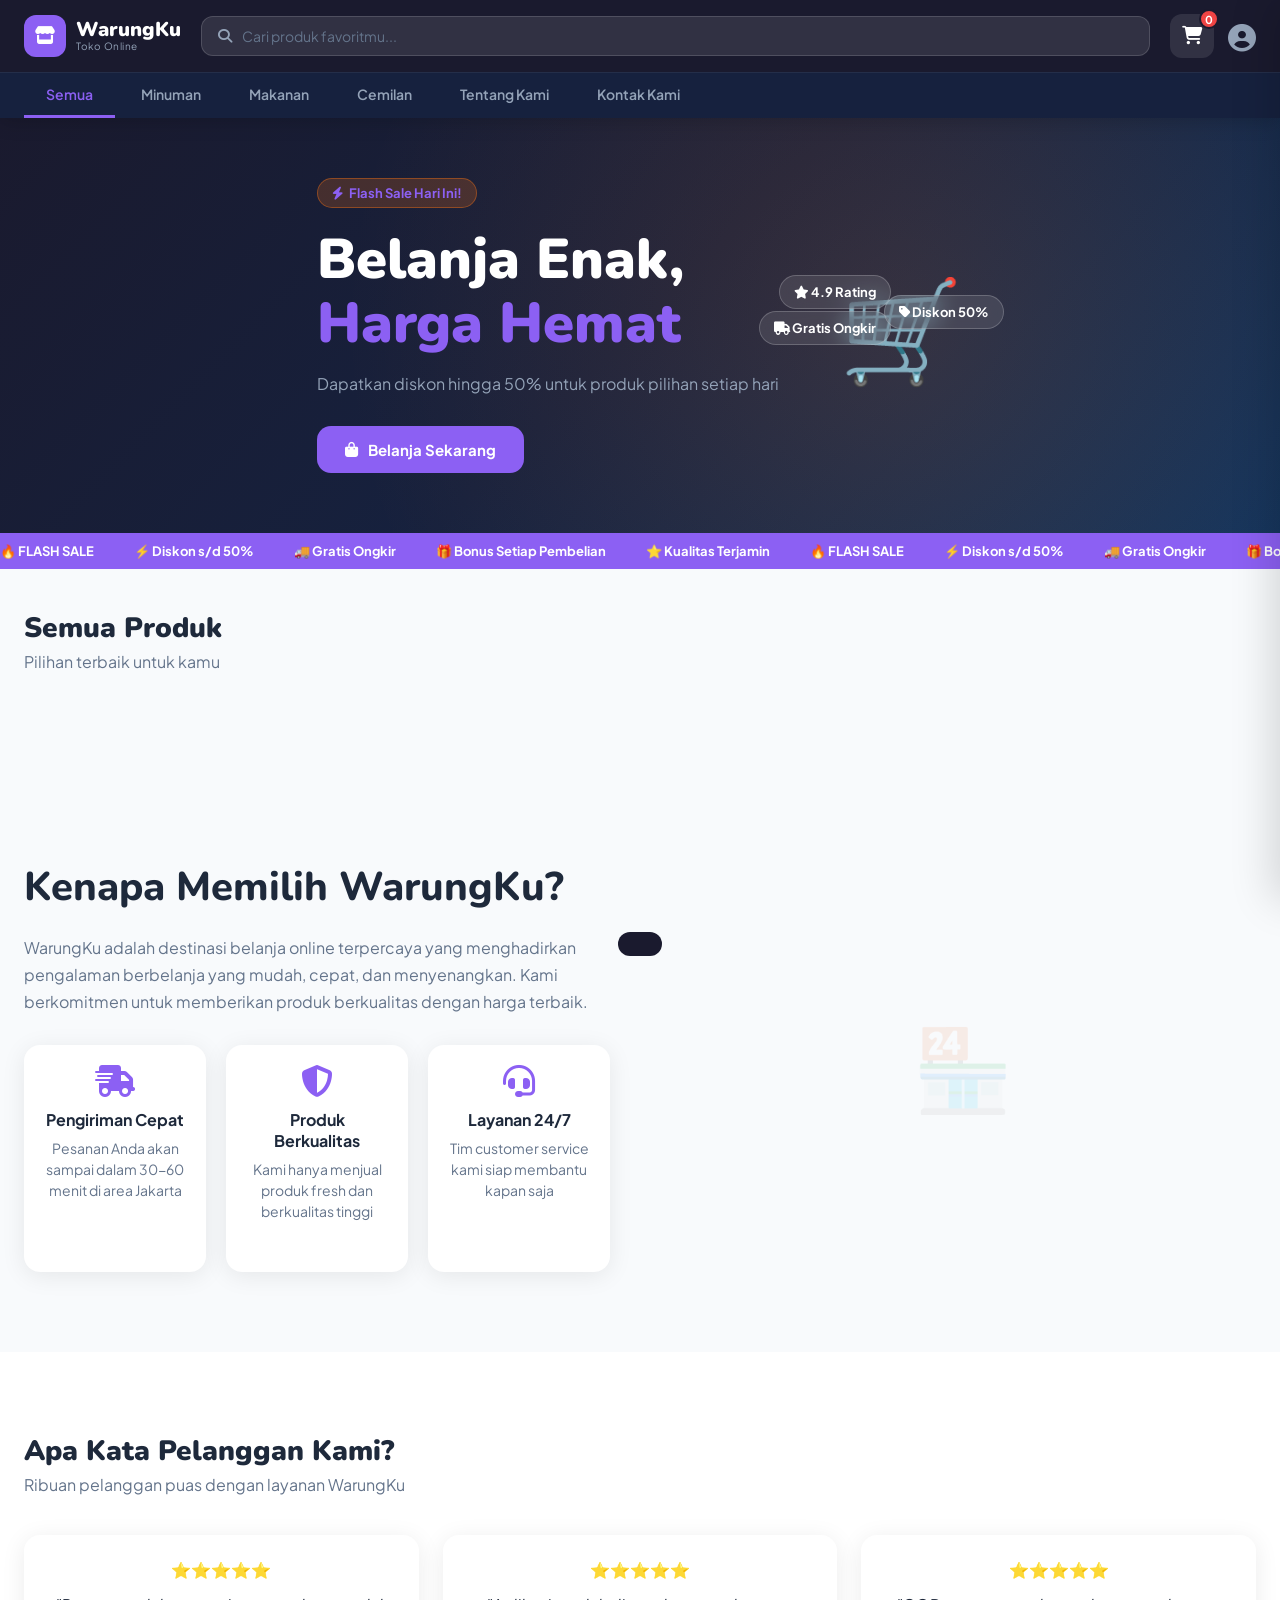
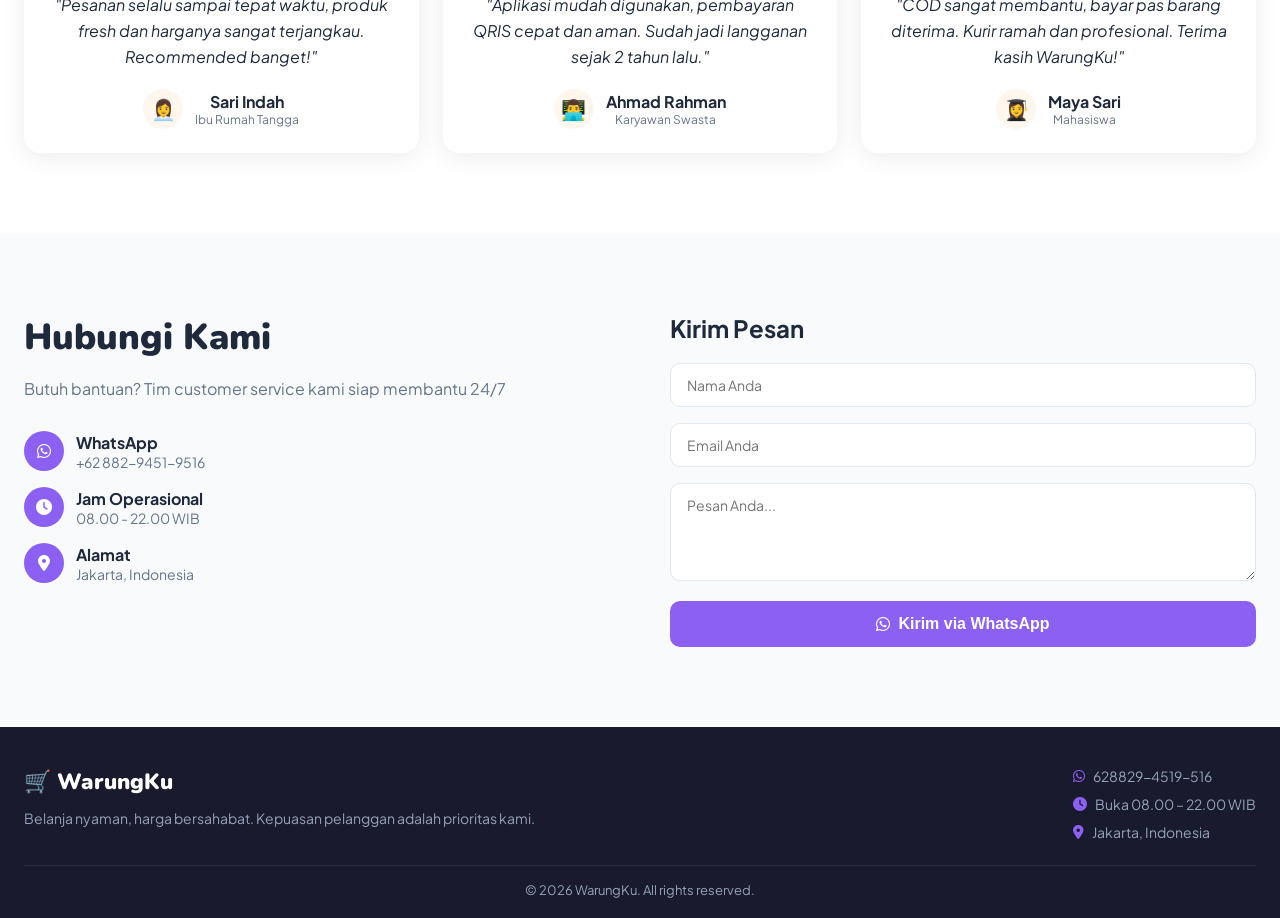
==== index.html @ 471d0d7f "Update index.html" ====
<!DOCTYPE html>
<html lang="id">
<head>
  <meta charset="UTF-8" />
  <meta name="viewport" content="width=device-width, initial-scale=1.0" />
  <title>WarungKu Toko Online Terlengkap</title>
  <link rel="stylesheet" href="style.css" />
  <link rel="preconnect" href="https://fonts.googleapis.com" />
  <link href="https://fonts.googleapis.com/css2?family=Plus+Jakarta+Sans:wght@400;500;600;700;800&family=Nunito:wght@400;600;700;800;900&display=swap" rel="stylesheet" />
  <link rel="stylesheet" href="https://cdnjs.cloudflare.com/ajax/libs/font-awesome/6.5.0/css/all.min.css" />
</head>
<body>

  <!-- ===== NAVBAR ===== -->
  <nav class="navbar" id="navbar">
    <div class="nav-container">
      <div class="nav-logo">
        <div class="logo-icon"><i class="fas fa-store"></i></div>
        <div class="logo-text">
          <span class="logo-main">WarungKu</span>
          <span class="logo-sub">Toko Online</span>
        </div>
      </div>

      <div class="nav-search">
        <div class="search-wrap">
          <i class="fas fa-search"></i>
          <input type="text" id="searchInput" placeholder="Cari produk favoritmu..." />
        </div>
      </div>

      <div class="nav-actions">
        <div class="nav-cart" id="cartBtn">
          <i class="fas fa-shopping-cart"></i>
          <span class="cart-badge" id="cartBadge">0</span>
        </div>
        <div class="nav-user" id="userBtn" title="Riwayat Pesanan" role="button" tabindex="0">
          <i class="fas fa-user-circle"></i>
        </div>
      </div>
    </div>

    <!-- Category Menu -->
    <div class="nav-categories">
      <div class="cat-container">
        <button class="cat-btn active" data-cat="semua">Semua</button>
        <button class="cat-btn" data-cat="minuman">Minuman</button>
        <button class="cat-btn" data-cat="makanan">Makanan</button>
        <button class="cat-btn" data-cat="cemilan">Cemilan</button>
        <a href="#aboutSection" class="cat-btn">Tentang Kami</a>
        <a href="#contactSection" class="cat-btn">Kontak Kami</a>
      </div>
    </div>
  </nav>

  <!-- ===== HERO BANNER ===== -->
  <section class="hero">
    <div class="hero-content">
      <div class="hero-badge"><i class="fas fa-bolt"></i> Flash Sale Hari Ini!</div>
      <h1>Belanja Enak,<br /><span>Harga Hemat</span></h1>
      <p>Dapatkan diskon hingga 50% untuk produk pilihan setiap hari</p>
      <button class="hero-btn" onclick="scrollToProducts()">
        <i class="fas fa-shopping-bag"></i> Belanja Sekarang
      </button>
    </div>
    <div class="hero-visual">
      <div class="floating-card fc1"><i class="fas fa-star"></i> 4.9 Rating</div>
      <div class="floating-card fc2"><i class="fas fa-truck"></i> Gratis Ongkir</div>
      <div class="floating-card fc3"><i class="fas fa-tag"></i> Diskon 50%</div>
      <div class="hero-emoji">🛒</div>
    </div>
  </section>

  <!-- ===== PROMO BANNER ===== -->
  <div class="promo-ticker">
    <div class="ticker-inner">
      <span>🔥 FLASH SALE</span>
      <span>⚡ Diskon s/d 50%</span>
      <span>🚚 Gratis Ongkir</span>
      <span>🎁 Bonus Setiap Pembelian</span>
      <span>⭐ Kualitas Terjamin</span>
      <span>🔥 FLASH SALE</span>
      <span>⚡ Diskon s/d 50%</span>
      <span>🚚 Gratis Ongkir</span>
      <span>🎁 Bonus Setiap Pembelian</span>
      <span>⭐ Kualitas Terjamin</span>
    </div>
  </div>

  <!-- ===== PRODUCTS ===== -->
  <main class="products-section" id="productsSection">
    <div class="section-header">
      <h2 id="sectionTitle">Semua Produk</h2>
      <p id="sectionSubtitle">Pilihan terbaik untuk kamu</p>
    </div>

    <div class="products-grid" id="productsGrid">
      <!-- Products injected by JS -->
    </div>
  </main>

  <!-- ===== ABOUT US ===== -->
  <section class="about-section" id="aboutSection">
    <div class="container">
      <div class="about-content">
        <div class="about-text">
          <h2>Kenapa Memilih WarungKu?</h2>
          <p>WarungKu adalah destinasi belanja online terpercaya yang menghadirkan pengalaman berbelanja yang mudah, cepat, dan menyenangkan. Kami berkomitmen untuk memberikan produk berkualitas dengan harga terbaik.</p>
          <div class="about-features">
            <div class="feature">
              <i class="fas fa-shipping-fast"></i>
              <h4>Pengiriman Cepat</h4>
              <p>Pesanan Anda akan sampai dalam 30-60 menit di area Jakarta</p>
            </div>
            <div class="feature">
              <i class="fas fa-shield-alt"></i>
              <h4>Produk Berkualitas</h4>
              <p>Kami hanya menjual produk fresh dan berkualitas tinggi</p>
            </div>
            <div class="feature">
              <i class="fas fa-headset"></i>
              <h4>Layanan 24/7</h4>
              <p>Tim customer service kami siap membantu kapan saja</p>
            </div>
          </div>
        </div>
        <div class="about-image">
          <img src="gambar/OIP.jpg" alt="WarungKu Store" onerror="this.style.display='none'">
          <div class="about-emoji">🏪</div>
        </div>
      </div>
    </div>
  </section>

  <!-- ===== TESTIMONIALS ===== -->
  <section class="testimonials-section">
    <div class="container">
      <div class="section-header">
        <h2>Apa Kata Pelanggan Kami?</h2>
        <p>Ribuan pelanggan puas dengan layanan WarungKu</p>
      </div>
      <div class="testimonials-grid">
        <div class="testimonial-card">
          <div class="testimonial-rating">⭐⭐⭐⭐⭐</div>
          <p>"Pesanan selalu sampai tepat waktu, produk fresh dan harganya sangat terjangkau. Recommended banget!"</p>
          <div class="testimonial-author">
            <div class="author-avatar">👩‍💼</div>
            <div>
              <div class="author-name">Sari Indah</div>
              <div class="author-title">Ibu Rumah Tangga</div>
            </div>
          </div>
        </div>
        <div class="testimonial-card">
          <div class="testimonial-rating">⭐⭐⭐⭐⭐</div>
          <p>"Aplikasi mudah digunakan, pembayaran QRIS cepat dan aman. Sudah jadi langganan sejak 2 tahun lalu."</p>
          <div class="testimonial-author">
            <div class="author-avatar">👨‍💻</div>
            <div>
              <div class="author-name">Ahmad Rahman</div>
              <div class="author-title">Karyawan Swasta</div>
            </div>
          </div>
        </div>
        <div class="testimonial-card">
          <div class="testimonial-rating">⭐⭐⭐⭐⭐</div>
          <p>"COD sangat membantu, bayar pas barang diterima. Kurir ramah dan profesional. Terima kasih WarungKu!"</p>
          <div class="testimonial-author">
            <div class="author-avatar">👩‍🎓</div>
            <div>
              <div class="author-name">Maya Sari</div>
              <div class="author-title">Mahasiswa</div>
            </div>
          </div>
        </div>
      </div>
    </div>
  </section>

  <!-- ===== CONTACT ===== -->
  <div class="cart-overlay" id="cartOverlay"></div>
  <aside class="cart-sidebar" id="cartSidebar">
    <div class="cart-header">
      <h3><i class="fas fa-shopping-cart"></i> Keranjang Belanja</h3>
      <button class="cart-close" id="cartClose"><i class="fas fa-times"></i></button>
    </div>
    <div class="cart-items" id="cartItems">
      <div class="cart-empty" id="cartEmpty">
        <div class="empty-icon">🛒</div>
        <p>Keranjangmu masih kosong</p>
        <small>Yuk, tambahkan produk favoritmu!</small>
      </div>
    </div>
    <div class="cart-footer" id="cartFooter" style="display:none">
      <div class="cart-summary">
        <div class="summary-row">
          <span>Subtotal</span>
          <span id="subtotalAmt">Rp 0</span>
        </div>
        <div class="summary-row discount-row">
          <span>Diskon</span>
          <span id="discountAmt" class="discount-val">- Rp 0</span>
        </div>
        <div class="summary-row shipping-row">
          <span>Ongkir</span>
          <span id="shippingAmt">Gratis</span>
        </div>
        <div class="summary-row total-row">
          <span>Total</span>
          <span id="totalAmt">Rp 0</span>
        </div>
      </div>
      <button class="checkout-btn" id="checkoutBtn">
        <i class="fas fa-credit-card"></i> Lanjut Checkout
      </button>
      <button class="clear-cart-btn" id="clearCartBtn">
        <i class="fas fa-trash"></i> Kosongkan Keranjang
      </button>
    </div>
  </aside>

  <!-- ===== ADD TO CART ANIMATION ===== -->
  <div class="fly-item" id="flyItem">🛒</div>

  <!-- ===== CHECKOUT MODAL ===== -->
  <div class="modal-overlay" id="checkoutOverlay">
    <div class="modal checkout-modal" id="checkoutModal">
      <div class="modal-header">
        <h3><i class="fas fa-receipt"></i> Checkout</h3>
        <button class="modal-close" id="checkoutClose"><i class="fas fa-times"></i></button>
      </div>
      <div class="modal-body">
        <!-- Step 1: Form -->
        <div class="checkout-step" id="step1">
          <h4>📋 Data Pemesan</h4>
          <div class="form-group">
            <label><i class="fas fa-user"></i> Nama Lengkap</label>
            <input type="text" id="custName" placeholder="Masukkan nama lengkap..." />
          </div>
          <div class="form-group">
            <label><i class="fab fa-whatsapp"></i> Nomor WhatsApp</label>
            <input type="text" id="custPhone" placeholder="Contoh: 08123456789" />
          </div>
          <div class="form-group">
            <label><i class="fas fa-map-marker-alt"></i> Alamat Pengiriman</label>
            <textarea id="custAddress" placeholder="Masukkan alamat lengkap..." rows="3"></textarea>
          </div>
          <div class="form-group">
            <label><i class="fas fa-sticky-note"></i> Catatan (opsional)</label>
            <textarea id="custNote" placeholder="Misal: tidak pedas, tanpa gula..." rows="2"></textarea>
          </div>
          <button class="step-btn" id="toStep2Btn">Pilih Pembayaran <i class="fas fa-arrow-right"></i></button>
        </div>

        <!-- Step 2: Payment -->
        <div class="checkout-step hidden" id="step2">
          <h4>💳 Metode Pembayaran</h4>
          <div class="payment-method active" id="payQris">
            <div class="pay-icon">📱</div>
            <div class="pay-info">
              <strong>QRIS</strong>
              <small>Scan QR Code untuk bayar</small>
            </div>
            <div class="pay-check"><i class="fas fa-check-circle"></i></div>
          </div>
          <div class="payment-method" id="payCod">
            <div class="pay-icon">💵</div>
            <div class="pay-info">
              <strong>Cash on Delivery (COD)</strong>
              <small>Bayar saat barang diterima</small>
            </div>
            <div class="pay-check"><i class="fas fa-check-circle"></i></div>
          </div>
          
          <div class="qris-box" id="qrisBox">
            <div class="qris-header">Scan QRIS untuk Membayar</div>
            <div class="qris-total" id="qrisTotal">Rp 0</div>
            <!-- QRIS QR Code Visual -->
            <div class="qris-image-wrap">
              <svg width="200" height="200" viewBox="0 0 200 200" xmlns="http://www.w3.org/2000/svg">
                <rect width="200" height="200" fill="white"/>
                <!-- Corner squares -->
                <rect x="10" y="10" width="60" height="60" fill="none" stroke="#1a1a2e" stroke-width="8"/>
                <rect x="20" y="20" width="40" height="40" fill="#1a1a2e"/>
                <rect x="130" y="10" width="60" height="60" fill="none" stroke="#1a1a2e" stroke-width="8"/>
                <rect x="140" y="20" width="40" height="40" fill="#1a1a2e"/>
                <rect x="10" y="130" width="60" height="60" fill="none" stroke="#1a1a2e" stroke-width="8"/>
                <rect x="20" y="140" width="40" height="40" fill="#1a1a2e"/>
                <!-- Data pattern -->
                <rect x="80" y="10" width="10" height="10" fill="#1a1a2e"/>
                <rect x="100" y="10" width="10" height="10" fill="#1a1a2e"/>
                <rect x="80" y="30" width="10" height="10" fill="#1a1a2e"/>
                <rect x="110" y="20" width="10" height="10" fill="#1a1a2e"/>
                <rect x="90" y="40" width="10" height="10" fill="#1a1a2e"/>
                <rect x="120" y="30" width="10" height="10" fill="#1a1a2e"/>
                <rect x="80" y="50" width="10" height="10" fill="#1a1a2e"/>
                <rect x="100" y="50" width="10" height="10" fill="#1a1a2e"/>
                <rect x="10" y="80" width="10" height="10" fill="#1a1a2e"/>
                <rect x="30" y="80" width="10" height="10" fill="#1a1a2e"/>
                <rect x="50" y="80" width="10" height="10" fill="#1a1a2e"/>
                <rect x="10" y="100" width="10" height="10" fill="#1a1a2e"/>
                <rect x="40" y="100" width="10" height="10" fill="#1a1a2e"/>
                <rect x="60" y="100" width="10" height="10" fill="#1a1a2e"/>
                <rect x="10" y="110" width="10" height="10" fill="#1a1a2e"/>
                <rect x="30" y="110" width="10" height="10" fill="#1a1a2e"/>
                <rect x="50" y="110" width="10" height="10" fill="#1a1a2e"/>
                <rect x="20" y="90" width="10" height="10" fill="#1a1a2e"/>
                <rect x="80" y="80" width="10" height="10" fill="#1a1a2e"/>
                <rect x="100" y="80" width="10" height="10" fill="#1a1a2e"/>
                <rect x="120" y="80" width="10" height="10" fill="#1a1a2e"/>
                <rect x="90" y="90" width="10" height="10" fill="#1a1a2e"/>
                <rect x="110" y="90" width="10" height="10" fill="#1a1a2e"/>
                <rect x="80" y="100" width="10" height="10" fill="#1a1a2e"/>
                <rect x="100" y="100" width="10" height="10" fill="#1a1a2e"/>
                <rect x="120" y="100" width="10" height="10" fill="#1a1a2e"/>
                <rect x="130" y="80" width="10" height="10" fill="#1a1a2e"/>
                <rect x="150" y="80" width="10" height="10" fill="#1a1a2e"/>
                <rect x="170" y="80" width="10" height="10" fill="#1a1a2e"/>
                <rect x="140" y="90" width="10" height="10" fill="#1a1a2e"/>
                <rect x="160" y="90" width="10" height="10" fill="#1a1a2e"/>
                <rect x="130" y="100" width="10" height="10" fill="#1a1a2e"/>
                <rect x="150" y="100" width="10" height="10" fill="#1a1a2e"/>
                <rect x="130" y="110" width="10" height="10" fill="#1a1a2e"/>
                <rect x="160" y="110" width="10" height="10" fill="#1a1a2e"/>
                <rect x="80" y="120" width="10" height="10" fill="#1a1a2e"/>
                <rect x="100" y="120" width="10" height="10" fill="#1a1a2e"/>
                <rect x="110" y="130" width="10" height="10" fill="#1a1a2e"/>
                <rect x="80" y="140" width="10" height="10" fill="#1a1a2e"/>
                <rect x="90" y="150" width="10" height="10" fill="#1a1a2e"/>
                <rect x="120" y="140" width="10" height="10" fill="#1a1a2e"/>
                <rect x="80" y="160" width="10" height="10" fill="#1a1a2e"/>
                <rect x="100" y="160" width="10" height="10" fill="#1a1a2e"/>
                <rect x="120" y="160" width="10" height="10" fill="#1a1a2e"/>
                <rect x="130" y="130" width="10" height="10" fill="#1a1a2e"/>
                <rect x="150" y="130" width="10" height="10" fill="#1a1a2e"/>
                <rect x="170" y="130" width="10" height="10" fill="#1a1a2e"/>
                <rect x="140" y="140" width="10" height="10" fill="#1a1a2e"/>
                <rect x="160" y="140" width="10" height="10" fill="#1a1a2e"/>
                <rect x="130" y="150" width="10" height="10" fill="#1a1a2e"/>
                <rect x="150" y="150" width="10" height="10" fill="#1a1a2e"/>
                <rect x="170" y="150" width="10" height="10" fill="#1a1a2e"/>
                <rect x="140" y="160" width="10" height="10" fill="#1a1a2e"/>
                <rect x="130" y="170" width="10" height="10" fill="#1a1a2e"/>
                <rect x="160" y="170" width="10" height="10" fill="#1a1a2e"/>
                <!-- Center logo -->
                <rect x="88" y="88" width="24" height="24" rx="4" fill="#f97316"/>
                <text x="100" y="104" font-size="12" text-anchor="middle" fill="white" font-weight="bold">W</text>
              </svg>
            </div>
            <div class="qris-note">
              <i class="fas fa-info-circle"></i>
              Bayar dengan GoPay, OVO, Dana, ShopeePay, atau M-Banking
            </div>
            <div class="qris-timer">
              <i class="fas fa-clock"></i> Batas waktu: <span id="qrisCountdown">10:00</span>
            </div>
          </div>

          <div class="cod-box hidden" id="codBox">
            <div class="cod-header">Pembayaran Cash on Delivery (COD)</div>
            <div class="cod-total" id="codTotal">Rp 0</div>
            <div class="cod-info">
              <div class="cod-courier-alert">
                <i class="fas fa-truck-fast"></i>
                <div>
                  <span>Biaya yang harus dibayar ke kurir</span>
                  <strong id="codCourierAmount">Rp 0</strong>
                </div>
              </div>
              <div class="cod-note">
                <i class="fas fa-info-circle"></i>
                <strong>Pembayaran dilakukan kepada kurir saat barang diterima.</strong><br>
                Pastikan Anda memiliki uang tunai sesuai nominal pesanan. Kurir akan memberikan struk pembayaran sebagai bukti.
              </div>
              <div class="cod-benefits">
                <h5>Keuntungan COD:</h5>
                <ul>
                  <li>✅ Aman dan nyaman, bayar setelah terima barang</li>
                  <li>💰 Tidak perlu transfer atau bayar online</li>
                  <li>🚚 Kurir terpercaya langsung dari WarungKu</li>
                  <li>🔒 Garansi keamanan dan kepuasan</li>
                </ul>
              </div>
            </div>
          </div>

          <div class="step-nav">
            <button class="step-btn back-btn" id="backToStep1"><i class="fas fa-arrow-left"></i> Kembali</button>
            <button class="step-btn confirm-btn" id="confirmPayBtn"><i class="fas fa-check"></i> Konfirmasi Bayar</button>
          </div>
        </div>
      </div>
    </div>
  </div>

  <!-- ===== RECEIPT MODAL ===== -->
  <div class="modal-overlay" id="receiptOverlay">
    <div class="modal receipt-modal" id="receiptModal">
      <div class="receipt-paper" id="receiptPaper">
        <div class="receipt-top">
          <div class="receipt-logo">
            <span class="r-logo-icon">🛒</span>
            <div>
              <div class="r-logo-name">WarungKu</div>
              <div class="r-logo-sub">Toko Online Terlengkap</div>
            </div>
          </div>
          <div class="receipt-divider dashed"></div>
          <div class="receipt-title">NOTA PEMBELIAN</div>
          <div class="receipt-meta">
            <div class="meta-row"><span>No. Order</span><span id="rOrderNo">#WK-0001</span></div>
            <div class="meta-row"><span>Tanggal</span><span id="rDate">-</span></div>
            <div class="meta-row"><span>Waktu</span><span id="rTime">-</span></div>
            <div class="meta-row"><span>Toko</span><span>WarungKu Jakarta</span></div>
            <div class="meta-row"><span>Kasir</span><span id="rCashier">Admin WarungKu</span></div>
            <div class="meta-row"><span>Pelanggan</span><span id="rName">-</span></div>
            <div class="meta-row"><span>WhatsApp</span><span id="rPhone">-</span></div>
            <div class="meta-row"><span>Alamat</span><span id="rAddress">-</span></div>
          </div>
          <div class="receipt-divider dashed"></div>
          <div class="receipt-items-title">DETAIL PESANAN</div>
          <div id="rItems" class="receipt-items"></div>
          <div class="receipt-divider dashed"></div>
          <div class="receipt-totals">
            <div class="r-total-row"><span>Subtotal</span><span id="rSubtotal">-</span></div>
            <div class="r-total-row discount"><span>Diskon</span><span id="rDiscount">-</span></div>
            <div class="r-total-row shipping"><span>Ongkir</span><span id="rShipping">Gratis</span></div>
            <div class="r-total-row grand"><span>TOTAL</span><span id="rTotal">-</span></div>
          </div>
          <div class="receipt-divider dashed"></div>
          <div class="receipt-payment">
            <div class="r-pay-row"><span>Metode Bayar</span><span id="rPaymentMethod">QRIS</span></div>
            <div class="r-pay-row"><span>Status Pesanan</span><span id="rOrderStatus" class="order-badge">Diproses</span></div>
            <div class="r-pay-row"><span>Status</span><span id="rPaymentStatus" class="paid-badge">✅ LUNAS</span></div>
          </div>
          <div class="receipt-divider dashed"></div>
          <div id="rNote" class="receipt-note-section"></div>
          <div class="receipt-footer">
            <div class="rf-thanks">Terima kasih telah berbelanja!</div>
            <div class="rf-sub">Pesanan akan segera diproses 😊</div>
            <div class="rf-contact">
              <i class="fab fa-whatsapp"></i> wa.me/6288294519516
            </div>
            <div class="receipt-barcode">
              <div class="barcode-lines">
                <span></span><span></span><span></span><span></span><span></span>
                <span></span><span></span><span></span><span></span><span></span>
                <span></span><span></span><span></span><span></span><span></span>
                <span></span><span></span><span></span><span></span><span></span>
              </div>
              <div class="barcode-num" id="rBarcodeNum">WK20260001</div>
            </div>
          </div>
        </div>
      </div>

      <div class="receipt-actions">
        <button class="ra-btn close-btn" id="receiptClose">
          <i class="fas fa-check"></i> Pemesanan Selesai
        </button>
      </div>
    </div>
  </div>

  <!-- ===== ORDER HISTORY MODAL ===== -->
  <div class="modal-overlay" id="historyOverlay">
    <div class="modal history-modal" id="historyModal">
      <div class="modal-header">
        <h3><i class="fas fa-clock-rotate-left"></i> Riwayat Pesanan</h3>
        <button class="modal-close" id="historyClose"><i class="fas fa-times"></i></button>
      </div>
      <div class="modal-body">
        <div class="history-list" id="historyList"></div>
      </div>
    </div>
  </div>

  <!-- ===== CONTACT ===== -->
  <section class="contact-section" id="contactSection">
    <div class="container">
      <div class="contact-content">
        <div class="contact-text">
          <h2>Hubungi Kami</h2>
          <p>Butuh bantuan? Tim customer service kami siap membantu 24/7</p>
          <div class="contact-info">
            <div class="contact-item">
              <i class="fab fa-whatsapp"></i>
              <div>
                <strong>WhatsApp</strong>
                <span>+62 882-9451-9516</span>
              </div>
            </div>
            <div class="contact-item">
              <i class="fas fa-clock"></i>
              <div>
                <strong>Jam Operasional</strong>
                <span>08.00 - 22.00 WIB</span>
              </div>
            </div>
            <div class="contact-item">
              <i class="fas fa-map-marker-alt"></i>
              <div>
                <strong>Alamat</strong>
                <span>Jakarta, Indonesia</span>
              </div>
            </div>
          </div>
        </div>
        <div class="contact-form">
          <h3>Kirim Pesan</h3>
          <form id="contactForm">
            <div class="form-group">
              <input type="text" id="contactName" placeholder="Nama Anda" required>
            </div>
            <div class="form-group">
              <input type="email" id="contactEmail" placeholder="Email Anda" required>
            </div>
            <div class="form-group">
              <textarea id="contactMessage" placeholder="Pesan Anda..." rows="4" required></textarea>
            </div>
            <button type="submit" class="contact-btn">
              <i class="fab fa-whatsapp"></i> Kirim via WhatsApp
            </button>
          </form>
        </div>
      </div>
    </div>
  </section>

  <!-- ===== BACK TO TOP ===== -->
  <button class="back-to-top" id="backToTop">
    <i class="fas fa-arrow-up"></i>
  </button>

  <!-- ===== TOAST NOTIFICATION ===== -->
  <div class="toast" id="toast"></div>

  <!-- ===== FOOTER ===== -->
  <footer class="footer">
    <div class="footer-content">
      <div class="footer-brand">
        <span class="footer-logo">🛒 WarungKu</span>
        <p>Belanja nyaman, harga bersahabat. Kepuasan pelanggan adalah prioritas kami.</p>
      </div>
      <div class="footer-info">
        <div><i class="fab fa-whatsapp"></i> 628829-4519-516</div>
        <div><i class="fas fa-clock"></i> Buka 08.00 – 22.00 WIB</div>
        <div><i class="fas fa-map-marker-alt"></i> Jakarta, Indonesia</div>
      </div>
    </div>
    <div class="footer-bottom">© 2026 WarungKu. All rights reserved.</div>
  </footer>

  <script src="script.js"></script>
</body>
</html>
---- style.css ----
/* ===================================================
   WarungKu E-Commerce – style.css
   =================================================== */

/* ── Variables ─────────────────────────────────── */
:root {
  --primary:    #8c60f3;
  --primary-d:  #ea6c0a;
  --primary-l:  #fff7ed;
  --secondary:  #0ea5e9;
  --dark:       #1a1a2e;
  --dark2:      #16213e;
  --card:       #ffffff;
  --bg:         #f8fafc;
  --text:       #1e293b;
  --text-light: #64748b;
  --success:    #10b981;
  --danger:     #ef4444;
  --border:     #e2e8f0;
  --radius:     16px;
  --radius-sm:  10px;
  --shadow:     0 4px 24px rgba(0,0,0,0.08);
  --shadow-lg:  0 8px 40px rgba(0,0,0,0.14);
}

/* ── Reset & Base ────────────────────────────── */
*, *::before, *::after { box-sizing: border-box; margin: 0; padding: 0; }

html { scroll-behavior: smooth; }

body {
  font-family: 'Plus Jakarta Sans', sans-serif;
  background: var(--bg);
  color: var(--text);
  min-height: 100vh;
}

/* ── Scrollbar ──────────────────────────────── */
::-webkit-scrollbar { width: 6px; }
::-webkit-scrollbar-track { background: #f1f5f9; }
::-webkit-scrollbar-thumb { background: var(--primary); border-radius: 10px; }

/* ============================================
   NAVBAR
   ============================================ */
.navbar {
  position: sticky;
  top: 0;
  z-index: 1000;
  background: var(--dark);
  box-shadow: 0 2px 20px rgba(0,0,0,0.2);
}

.nav-container {
  max-width: 1280px;
  margin: 0 auto;
  padding: 14px 24px;
  display: flex;
  align-items: center;
  gap: 20px;
}

/* Logo */
.nav-logo { display: flex; align-items: center; gap: 10px; flex-shrink: 0; }

.logo-icon {
  width: 42px; height: 42px;
  background: var(--primary);
  border-radius: 12px;
  display: flex; align-items: center; justify-content: center;
  color: white; font-size: 18px;
}

.logo-text { display: flex; flex-direction: column; }
.logo-main { font-family: 'Nunito', sans-serif; font-weight: 900; font-size: 20px; color: white; line-height: 1; }
.logo-sub  { font-size: 10px; color: #94a3b8; letter-spacing: 0.5px; }

/* Search */
.nav-search { flex: 1; }
.search-wrap {
  display: flex; align-items: center; gap: 10px;
  background: rgba(255,255,255,0.1);
  border: 1px solid rgba(255,255,255,0.15);
  border-radius: 12px;
  padding: 10px 16px;
  transition: all 0.3s;
}
.search-wrap:focus-within {
  background: rgba(255,255,255,0.15);
  border-color: var(--primary);
  box-shadow: 0 0 0 3px rgba(249,115,22,0.2);
}
.search-wrap i { color: #94a3b8; font-size: 14px; }
.search-wrap input {
  background: none; border: none; outline: none;
  color: white; width: 100%; font-size: 14px;
  font-family: inherit;
}
.search-wrap input::placeholder { color: #64748b; }

/* Nav Actions */
.nav-actions { display: flex; align-items: center; gap: 14px; flex-shrink: 0; }

.nav-cart {
  position: relative; cursor: pointer;
  width: 44px; height: 44px;
  background: rgba(255,255,255,0.1);
  border-radius: 12px;
  display: flex; align-items: center; justify-content: center;
  color: white; font-size: 18px;
  transition: all 0.3s;
}
.nav-cart:hover { background: var(--primary); transform: scale(1.05); }

.cart-badge {
  position: absolute; top: -5px; right: -5px;
  background: var(--danger); color: white;
  font-size: 11px; font-weight: 700;
  width: 20px; height: 20px;
  border-radius: 50%;
  display: flex; align-items: center; justify-content: center;
  border: 2px solid var(--dark);
  transition: transform 0.3s;
}
.cart-badge.bump { animation: badgeBump 0.4s ease; }

@keyframes badgeBump {
  0%   { transform: scale(1); }
  40%  { transform: scale(1.5); }
  70%  { transform: scale(0.9); }
  100% { transform: scale(1); }
}

.nav-user {
  color: #94a3b8; font-size: 28px; cursor: pointer;
  transition: color 0.3s;
}
.nav-user:hover { color: white; }

/* Category Bar */
.nav-categories {
  background: var(--dark2);
  border-top: 1px solid rgba(255,255,255,0.06);
}

.cat-container {
  max-width: 1280px; margin: 0 auto;
  padding: 0 24px;
  display: flex; gap: 4px;
  overflow-x: auto;
}
.cat-container::-webkit-scrollbar { height: 0; }

.cat-btn {
  padding: 12px 22px;
  background: none; border: none;
  color: #94a3b8; font-size: 14px; font-weight: 600;
  cursor: pointer; white-space: nowrap;
  border-bottom: 3px solid transparent;
  transition: all 0.3s;
  display: flex; align-items: center; gap: 7px;
  font-family: inherit;
  text-decoration: none;
}
.cat-btn:hover  { color: white; }
.cat-btn.active { color: var(--primary); border-bottom-color: var(--primary); }

/* ============================================
   HERO
   ============================================ */
.hero {
  background: linear-gradient(135deg, var(--dark) 0%, var(--dark2) 50%, #0f3460 100%);
  padding: 60px 24px;
  display: flex; align-items: center; justify-content: center;
  gap: 60px;
  overflow: hidden;
  position: relative;
}
.hero::before {
  content: '';
  position: absolute; inset: 0;
  background: radial-gradient(circle at 70% 50%, rgba(249,115,22,0.15) 0%, transparent 60%);
}

.hero-content { position: relative; z-index: 1; max-width: 480px; }

.hero-badge {
  display: inline-flex; align-items: center; gap: 6px;
  background: rgba(249,115,22,0.2);
  border: 1px solid rgba(249,115,22,0.4);
  color: var(--primary);
  padding: 6px 14px; border-radius: 50px;
  font-size: 13px; font-weight: 700;
  margin-bottom: 20px;
  animation: fadeSlideUp 0.6s ease;
}

.hero-content h1 {
  font-family: 'Nunito', sans-serif;
  font-size: clamp(32px, 5vw, 56px);
  font-weight: 900; color: white;
  line-height: 1.15;
  margin-bottom: 16px;
  animation: fadeSlideUp 0.6s ease 0.1s both;
}
.hero-content h1 span { color: var(--primary); }

.hero-content p {
  color: #94a3b8; font-size: 16px; margin-bottom: 32px;
  animation: fadeSlideUp 0.6s ease 0.2s both;
}

.hero-btn {
  display: inline-flex; align-items: center; gap: 10px;
  background: var(--primary); color: white;
  border: none; padding: 14px 28px;
  border-radius: 14px; font-size: 15px; font-weight: 700;
  cursor: pointer; transition: all 0.3s;
  font-family: inherit;
  animation: fadeSlideUp 0.6s ease 0.3s both;
}
.hero-btn:hover { background: var(--primary-d); transform: translateY(-2px); box-shadow: 0 8px 24px rgba(249,115,22,0.4); }

/* Hero Visual */
.hero-visual { position: relative; z-index: 1; }

.hero-emoji {
  font-size: 100px; line-height: 1;
  animation: float 3s ease-in-out infinite;
}

.floating-card {
  position: absolute;
  background: rgba(255,255,255,0.1);
  backdrop-filter: blur(12px);
  border: 1px solid rgba(255,255,255,0.2);
  color: white; font-size: 13px; font-weight: 700;
  padding: 8px 14px; border-radius: 50px;
  white-space: nowrap;
}
.fc1 { top: 0; left: -60px; animation: float 3s ease-in-out infinite 0.5s; }
.fc2 { bottom: 30px; left: -80px; animation: float 3s ease-in-out infinite 1s; }
.fc3 { top: 20px; right: -40px; animation: float 3s ease-in-out infinite 1.5s; }

/* ============================================
   PROMO TICKER
   ============================================ */
.promo-ticker {
  background: var(--primary);
  overflow: hidden;
  padding: 10px 0;
}
.ticker-inner {
  display: flex; gap: 40px;
  animation: ticker 20s linear infinite;
  width: max-content;
}
.ticker-inner span {
  color: white; font-weight: 700; font-size: 13px;
  white-space: nowrap;
}

/* ============================================
   PRODUCTS SECTION
   ============================================ */
.products-section {
  max-width: 1280px; margin: 0 auto;
  padding: 40px 24px 80px;
  scroll-margin-top: 130px;
}

.section-header { margin-bottom: 28px; }
.section-header h2 {
  font-family: 'Nunito', sans-serif;
  font-size: 28px; font-weight: 900; color: var(--text);
}
.section-header p { color: var(--text-light); margin-top: 4px; }

/* Grid */
.products-grid {
  display: grid;
  grid-template-columns: repeat(auto-fill, minmax(220px, 1fr));
  gap: 20px;
}

/* Product Card */
.product-card {
  background: var(--card);
  border-radius: var(--radius);
  overflow: hidden;
  box-shadow: var(--shadow);
  transition: all 0.35s cubic-bezier(0.34, 1.56, 0.64, 1);
  cursor: pointer;
  position: relative;
}
.product-card:hover {
  transform: translateY(-8px) scale(1.01);
  box-shadow: var(--shadow-lg);
}

.product-img {
  width: 100%; aspect-ratio: 1;
  display: flex; align-items: center; justify-content: center;
  font-size: 64px; position: relative;
  position: relative;
  background: linear-gradient(135deg, #fef3c7, #fed7aa);
}
.product-img.minuman { background: linear-gradient(135deg, #dbeafe, #bfdbfe); }
.product-img.makanan { background: linear-gradient(135deg, #dcfce7, #bbf7d0); }
.product-img.cemilan  { background: linear-gradient(135deg, #fce7f3, #fbcfe8); }

.product-img img {
  width: 100%; height: 100%;
  object-fit: cover;
  color: transparent;
}

.badge-discount {
  position: absolute; top: 12px; left: 12px;
  background: var(--danger); color: white;
  font-size: 12px; font-weight: 800;
  padding: 4px 10px; border-radius: 50px;
}
.badge-popular {
  position: absolute; top: 12px; right: 12px;
  background: var(--primary); color: white;
  font-size: 11px; font-weight: 800;
  padding: 4px 10px; border-radius: 50px;
}

.product-body { padding: 14px; }

.product-cat {
  font-size: 11px; font-weight: 700; text-transform: uppercase;
  letter-spacing: 0.5px; color: var(--text-light); margin-bottom: 4px;
}

.product-name {
  font-weight: 700; font-size: 15px; color: var(--text);
  margin-bottom: 4px; line-height: 1.3;
}

.product-desc {
  font-size: 12px; color: var(--text-light); margin-bottom: 10px;
  line-height: 1.5;
  display: -webkit-box; -webkit-line-clamp: 2;
  -webkit-box-orient: vertical; overflow: hidden;
}

.product-rating {
  display: flex; align-items: center; gap: 4px;
  font-size: 12px; color: #f59e0b; margin-bottom: 10px;
}
.product-rating span { color: var(--text-light); }

.product-price {
  display: flex; flex-direction: column; gap: 2px;
  margin-bottom: 12px;
}
.price-orig {
  font-size: 12px; color: var(--text-light);
  text-decoration: line-through;
}
.price-disc { font-size: 18px; font-weight: 800; color: var(--primary); }

.add-btn {
  width: 100%; padding: 10px;
  background: var(--primary); color: white;
  border: none; border-radius: var(--radius-sm);
  font-size: 14px; font-weight: 700; cursor: pointer;
  display: flex; align-items: center; justify-content: center; gap: 8px;
  transition: all 0.3s; font-family: inherit;
}
.add-btn:hover { background: var(--primary-d); transform: scale(1.02); }
.add-btn:active { transform: scale(0.97); }
.add-btn.added { background: var(--success); animation: addPulse 0.5s ease; }

@keyframes addPulse {
  0%   { transform: scale(1); }
  50%  { transform: scale(1.06); }
  100% { transform: scale(1); }
}

/* ============================================
   CART SIDEBAR
   ============================================ */
.cart-overlay {
  position: fixed; inset: 0; background: rgba(0,0,0,0.5);
  z-index: 1100; opacity: 0; pointer-events: none;
  transition: opacity 0.3s;
  backdrop-filter: blur(4px);
}
.cart-overlay.active { opacity: 1; pointer-events: all; }

.cart-sidebar {
  position: fixed; top: 0; right: 0;
  width: min(400px, 100vw);
  height: 100vh;
  background: white;
  z-index: 1200;
  transform: translateX(100%);
  transition: transform 0.4s cubic-bezier(0.34, 1.56, 0.64, 1);
  display: flex; flex-direction: column;
  box-shadow: -8px 0 40px rgba(0,0,0,0.15);
}
.cart-sidebar.open { transform: translateX(0); }

.cart-header {
  padding: 20px 24px;
  border-bottom: 1px solid var(--border);
  display: flex; align-items: center; justify-content: space-between;
  background: var(--dark);
  color: white;
}
.cart-header h3 { font-size: 18px; font-weight: 700; display: flex; align-items: center; gap: 8px; }

.cart-close {
  background: rgba(255,255,255,0.1); border: none;
  color: white; width: 36px; height: 36px;
  border-radius: 10px; cursor: pointer; font-size: 16px;
  display: flex; align-items: center; justify-content: center;
  transition: background 0.2s;
}
.cart-close:hover { background: rgba(255,255,255,0.2); }

.cart-items {
  flex: 1; overflow-y: auto; padding: 16px;
  display: flex; flex-direction: column; gap: 12px;
}

.cart-empty {
  display: flex; flex-direction: column;
  align-items: center; justify-content: center;
  height: 100%; color: var(--text-light);
  text-align: center; gap: 8px;
}
.empty-icon { font-size: 56px; }
.cart-empty p { font-weight: 700; font-size: 16px; }
.cart-empty small { font-size: 13px; }

/* Cart Item */
.cart-item {
  display: flex; gap: 12px;
  background: var(--bg);
  border-radius: var(--radius-sm);
  padding: 12px;
  animation: slideIn 0.3s ease;
}

@keyframes slideIn {
  from { opacity: 0; transform: translateX(20px); }
  to   { opacity: 1; transform: translateX(0); }
}

.ci-thumb { width: 50px; height: 50px; flex-shrink: 0; border-radius: 8px; overflow: hidden; }
.ci-thumb img { width: 100%; height: 100%; object-fit: cover; }
.ci-thumb img { color: transparent; }
.ci-info  { flex: 1; min-width: 0; }
.ci-name  { font-weight: 700; font-size: 14px; white-space: nowrap; overflow: hidden; text-overflow: ellipsis; }
.ci-price { color: var(--primary); font-weight: 700; font-size: 13px; margin: 2px 0; }
.ci-controls { display: flex; align-items: center; gap: 8px; margin-top: 6px; }

.qty-btn {
  width: 28px; height: 28px;
  background: var(--primary); color: white;
  border: none; border-radius: 8px; cursor: pointer;
  font-size: 16px; font-weight: 700;
  display: flex; align-items: center; justify-content: center;
  transition: all 0.2s;
}
.qty-btn:hover { background: var(--primary-d); transform: scale(1.1); }
.qty-btn.minus { background: #f1f5f9; color: var(--text); }
.qty-btn.minus:hover { background: var(--danger); color: white; }

.qty-val { font-weight: 700; font-size: 14px; min-width: 20px; text-align: center; }

.ci-delete {
  background: none; border: none;
  color: #94a3b8; cursor: pointer; font-size: 16px;
  padding: 4px; border-radius: 6px; transition: all 0.2s;
}
.ci-delete:hover { color: var(--danger); background: #fee2e2; }

/* Cart Footer */
.cart-footer { padding: 16px 24px; border-top: 1px solid var(--border); background: white; }

.cart-summary { margin-bottom: 16px; display: flex; flex-direction: column; gap: 8px; }
.summary-row {
  display: flex; justify-content: space-between;
  font-size: 14px; color: var(--text-light);
}
.discount-val { color: var(--success); font-weight: 700; }
.shipping-row span:last-child { color: var(--success); font-weight: 800; }
.total-row { font-size: 16px; font-weight: 800; color: var(--text); padding-top: 8px; border-top: 2px dashed var(--border); }

.checkout-btn {
  width: 100%; padding: 14px;
  background: linear-gradient(135deg, var(--primary), var(--primary-d));
  color: white; border: none; border-radius: var(--radius-sm);
  font-size: 15px; font-weight: 700; cursor: pointer;
  display: flex; align-items: center; justify-content: center; gap: 8px;
  transition: all 0.3s; font-family: inherit;
}
.checkout-btn:hover { transform: translateY(-2px); box-shadow: 0 6px 20px rgba(249,115,22,0.4); }

.clear-cart-btn {
  width: 100%; padding: 10px; margin-top: 8px;
  background: rgba(239, 68, 68, 0.1);
  color: var(--danger); border: 1px solid var(--danger);
  border-radius: var(--radius-sm);
  font-size: 13px; font-weight: 600; cursor: pointer;
  display: flex; align-items: center; justify-content: center; gap: 6px;
  transition: all 0.3s; font-family: inherit;
}
.clear-cart-btn:hover {
  background: var(--danger);
  color: white;
  transform: translateY(-1px);
}

/* ============================================
   FLY TO CART ANIMATION
   ============================================ */
.fly-item {
  position: fixed;
  font-size: 28px;
  pointer-events: none;
  z-index: 9999;
  opacity: 0;
  transform: scale(1);
}
.fly-item.flying {
  animation: flyToCart 0.7s cubic-bezier(0.5, 0, 0.5, 1) forwards;
}

@keyframes flyToCart {
  0%   { opacity: 1; transform: scale(1); }
  70%  { opacity: 1; }
  100% { opacity: 0; transform: scale(0.3); }
}

/* ============================================
   MODALS
   ============================================ */
.modal-overlay {
  position: fixed; inset: 0;
  background: rgba(0,0,0,0.6);
  z-index: 1300;
  display: flex; align-items: center; justify-content: center;
  padding: 20px;
  opacity: 0; pointer-events: none;
  transition: opacity 0.3s;
  backdrop-filter: blur(6px);
}
.modal-overlay.active { opacity: 1; pointer-events: all; }

.modal {
  background: white;
  border-radius: 20px;
  overflow: hidden;
  box-shadow: 0 20px 60px rgba(0,0,0,0.2);
  max-height: 90vh;
  overflow-y: auto;
  transform: scale(0.9) translateY(20px);
  transition: transform 0.3s cubic-bezier(0.34, 1.56, 0.64, 1);
  width: 100%;
}
.modal-overlay.active .modal { transform: scale(1) translateY(0); }

/* Checkout Modal */
.checkout-modal { max-width: 500px; }

.modal-header {
  padding: 20px 24px;
  background: var(--dark); color: white;
  display: flex; align-items: center; justify-content: space-between;
}
.modal-header h3 { font-size: 18px; font-weight: 700; display: flex; align-items: center; gap: 8px; }

.modal-close {
  background: rgba(255,255,255,0.1); border: none;
  color: white; width: 36px; height: 36px;
  border-radius: 10px; cursor: pointer; font-size: 16px;
  display: flex; align-items: center; justify-content: center;
  transition: background 0.2s;
}
.modal-close:hover { background: rgba(255,255,255,0.2); }

.modal-body { padding: 24px; }

.checkout-step h4 { font-size: 16px; font-weight: 800; margin-bottom: 20px; color: var(--text); }
.hidden { display: none !important; }
.checkout-step.hidden { display: none; }

/* Form */
.form-group { margin-bottom: 16px; }
.form-group label {
  display: flex; align-items: center; gap: 6px;
  font-size: 13px; font-weight: 700; color: var(--text);
  margin-bottom: 6px;
}
.form-group label i { color: var(--primary); }
.form-group input,
.form-group textarea {
  width: 100%; padding: 12px 14px;
  border: 2px solid var(--border);
  border-radius: var(--radius-sm);
  font-size: 14px; font-family: inherit;
  outline: none; transition: border-color 0.2s;
  resize: vertical;
}
.form-group input:focus,
.form-group textarea:focus { border-color: var(--primary); }

/* Payment */
.payment-method {
  display: flex; align-items: center; gap: 14px;
  padding: 14px; border: 2px solid var(--border);
  border-radius: var(--radius-sm); cursor: pointer;
  transition: all 0.2s; margin-bottom: 16px;
}
.payment-method.active { border-color: var(--primary); background: var(--primary-l); }
.pay-icon { font-size: 28px; }
.pay-info strong { display: block; font-size: 15px; }
.pay-info small { color: var(--text-light); font-size: 12px; }
.pay-check { margin-left: auto; color: var(--primary); font-size: 22px; }

/* QRIS Box */
.qris-box {
  background: #f8fafc; border-radius: var(--radius-sm);
  padding: 20px; text-align: center;
  border: 2px dashed var(--border); margin-bottom: 20px;
}
.qris-header { font-weight: 800; font-size: 15px; margin-bottom: 4px; }
.qris-total { font-size: 24px; font-weight: 900; color: var(--primary); margin-bottom: 16px; }

.qris-image-wrap {
  display: inline-block;
  padding: 16px;
  background: white;
  border-radius: 16px;
  box-shadow: 0 4px 20px rgba(0,0,0,0.1);
  margin-bottom: 12px;
}
.qris-image-wrap svg { display: block; }

.qris-note {
  font-size: 12px; color: var(--text-light); margin-bottom: 8px;
  display: flex; align-items: center; justify-content: center; gap: 4px;
}

.qris-timer {
  font-size: 13px; font-weight: 700; color: var(--danger);
  display: flex; align-items: center; justify-content: center; gap: 5px;
}

/* COD Box */
.cod-box {
  background: #f8fafc; border-radius: var(--radius-sm);
  padding: 20px; text-align: center;
  border: 2px dashed var(--border); margin-bottom: 20px;
}
.cod-header { font-weight: 800; font-size: 15px; margin-bottom: 4px; }
.cod-total { font-size: 24px; font-weight: 900; color: var(--primary); margin-bottom: 16px; }

.cod-info { text-align: left; }
.cod-courier-alert {
  display: flex; align-items: center; gap: 12px;
  background: #ecfdf5; border: 1px solid #10b981;
  border-radius: 8px; padding: 12px; margin-bottom: 14px;
  color: #065f46;
}
.cod-courier-alert i { font-size: 22px; }
.cod-courier-alert span { display: block; font-size: 12px; font-weight: 700; }
.cod-courier-alert strong { display: block; font-size: 20px; font-weight: 900; color: #047857; }
.cod-note {
  background: #fef3c7; border: 1px solid #f59e0b;
  border-radius: 8px; padding: 12px; margin-bottom: 16px;
  font-size: 13px; color: #92400e;
}
.cod-note strong { color: #dc2626; }

.cod-benefits h5 { font-size: 14px; font-weight: 700; margin-bottom: 8px; color: var(--text); }
.cod-benefits ul { list-style: none; padding: 0; margin: 0; }
.cod-benefits li { font-size: 12px; color: var(--text-light); margin-bottom: 4px; display: flex; align-items: center; gap: 6px; }

/* Step Buttons */
.step-btn {
  width: 100%; padding: 13px;
  background: var(--primary); color: white;
  border: none; border-radius: var(--radius-sm);
  font-size: 14px; font-weight: 700; cursor: pointer;
  display: flex; align-items: center; justify-content: center; gap: 8px;
  transition: all 0.3s; font-family: inherit;
  margin-top: 4px;
}
.step-btn:hover { background: var(--primary-d); }

.step-nav { display: flex; gap: 10px; }
.back-btn { background: #f1f5f9; color: var(--text); flex: 0 0 auto; width: auto; padding: 13px 20px; }
.back-btn:hover { background: var(--border); }
.confirm-btn { background: var(--success); flex: 1; width: auto; }
.confirm-btn:hover { background: #059669; }

/* ============================================
   RECEIPT
   ============================================ */
.receipt-modal { max-width: 420px; background: transparent; box-shadow: none; }

.receipt-paper {
  background: white;
  border-radius: 16px 16px 0 0;
  font-family: 'Nunito', monospace;
  overflow: hidden;
  box-shadow: var(--shadow-lg);
}

.receipt-top { padding: 24px; }

.receipt-logo {
  display: flex; align-items: center; gap: 12px;
  margin-bottom: 16px;
}
.r-logo-icon { font-size: 36px; }
.r-logo-name { font-size: 22px; font-weight: 900; color: var(--dark); font-family: 'Nunito', sans-serif; }
.r-logo-sub  { font-size: 11px; color: var(--text-light); }

.receipt-divider { border: none; border-top: 2px solid var(--border); margin: 14px 0; }
.receipt-divider.dashed { border-top-style: dashed; }

.receipt-title {
  text-align: center; font-size: 18px; font-weight: 900;
  letter-spacing: 2px; color: var(--dark);
  margin-bottom: 14px;
}

.receipt-meta { display: flex; flex-direction: column; gap: 6px; }
.meta-row {
  display: flex; justify-content: space-between;
  font-size: 13px;
}
.meta-row span:first-child { color: var(--text-light); }
.meta-row span:last-child  { font-weight: 700; text-align: right; max-width: 55%; }

.receipt-items-title {
  font-size: 13px; font-weight: 900; letter-spacing: 1px;
  color: var(--text-light); margin-bottom: 10px;
}

.receipt-items { display: flex; flex-direction: column; gap: 8px; }

.r-item {
  display: flex; justify-content: space-between;
  font-size: 13px;
}
.r-item-left .r-item-name { font-weight: 700; }
.r-item-left .r-item-sub  { color: var(--text-light); font-size: 12px; }
.r-item-right { font-weight: 700; }

.receipt-totals { display: flex; flex-direction: column; gap: 6px; }
.r-total-row {
  display: flex; justify-content: space-between;
  font-size: 14px;
}
.r-total-row.discount span:last-child { color: var(--success); font-weight: 700; }
.r-total-row.shipping span:last-child { color: var(--success); font-weight: 800; }
.r-total-row.grand {
  font-size: 18px; font-weight: 900; color: var(--dark);
  padding-top: 8px; border-top: 2px solid var(--border);
}

.receipt-payment { display: flex; flex-direction: column; gap: 6px; }
.r-pay-row { display: flex; justify-content: space-between; font-size: 13px; }
.paid-badge { background: #dcfce7; color: var(--success); padding: 2px 10px; border-radius: 50px; font-weight: 700; font-size: 12px; }
.cod-badge { background: #fef3c7; color: #d97706; padding: 2px 10px; border-radius: 50px; font-weight: 700; font-size: 12px; }
.order-badge { background: #dbeafe; color: #2563eb; padding: 2px 10px; border-radius: 50px; font-weight: 700; font-size: 12px; }
.pending-badge { background: #fef3c7; color: #d97706; padding: 2px 10px; border-radius: 50px; font-weight: 700; font-size: 12px; }

.receipt-note-section {
  background: #fff7ed; border-radius: 8px; padding: 10px 12px;
  font-size: 13px; color: var(--text);
  margin-bottom: 14px; display: none;
}
.receipt-note-section.visible { display: block; }

.receipt-footer { text-align: center; }
.rf-thanks { font-size: 16px; font-weight: 900; color: var(--dark); }
.rf-sub    { font-size: 13px; color: var(--text-light); margin: 4px 0 8px; }
.rf-contact { font-size: 13px; color: var(--primary); font-weight: 700; }
.rf-contact i { color: var(--success); }

/* Barcode */
.receipt-barcode { margin-top: 16px; }
.barcode-lines { display: flex; gap: 2px; height: 40px; align-items: flex-end; justify-content: center; }
.barcode-lines span {
  background: var(--dark); border-radius: 1px;
  width: 2px;
}
.barcode-lines span:nth-child(odd)  { height: 100%; }
.barcode-lines span:nth-child(even) { height: 65%; }
.barcode-lines span:nth-child(3n)   { width: 4px; height: 85%; }
.barcode-lines span:nth-child(5n)   { width: 3px; }
.barcode-num { font-size: 11px; color: var(--text-light); letter-spacing: 2px; margin-top: 4px; }

/* Receipt Actions */
.receipt-actions {
  display: flex; flex-wrap: wrap; gap: 10px;
  padding: 16px;
  background: var(--bg);
  border-radius: 0 0 16px 16px;
}

.ra-btn {
  flex: 1 1 120px; padding: 13px;
  border: none; border-radius: var(--radius-sm);
  font-size: 14px; font-weight: 700; cursor: pointer;
  display: flex; align-items: center; justify-content: center; gap: 8px;
  transition: all 0.3s; font-family: inherit;
}
.print-btn { background: var(--dark); color: white; }
.print-btn:hover { background: #334155; transform: translateY(-1px); }
.close-btn { background: #f1f5f9; color: var(--text); }
.close-btn:hover { background: var(--border); }

/* Order History */
.history-modal { max-width: 520px; }
.history-list { display: flex; flex-direction: column; gap: 12px; }
.history-empty {
  min-height: 180px;
  display: flex; flex-direction: column; align-items: center; justify-content: center;
  gap: 8px; text-align: center; color: var(--text-light);
}
.history-empty i { font-size: 34px; color: var(--primary); }
.history-empty strong { color: var(--text); font-size: 16px; }
.history-empty span { font-size: 13px; }
.history-item {
  border: 1px solid var(--border);
  border-radius: var(--radius-sm);
  padding: 14px;
  background: #f8fafc;
}
.history-top {
  display: flex; justify-content: space-between; gap: 12px;
  margin-bottom: 6px; color: var(--dark);
}
.history-top span { color: var(--primary); font-weight: 900; }
.history-meta { color: var(--text-light); font-size: 12px; margin-bottom: 4px; }
.history-status {
  display: inline-flex; margin: 4px 0 8px;
  background: #dbeafe; color: #2563eb;
  padding: 3px 10px; border-radius: 999px;
  font-size: 12px; font-weight: 800;
}
.history-items {
  font-size: 12px; color: var(--text);
  background: white; border-radius: 8px; padding: 8px;
}

@media print {
  @page {
    size: 80mm auto;
    margin: 6mm;
  }

  body * {
    visibility: hidden !important;
  }

  body {
    background: white !important;
  }

  #receiptPaper,
  #receiptPaper * {
    visibility: visible !important;
  }

  #receiptPaper {
    position: absolute;
    left: 0;
    top: 0;
    width: 80mm;
    box-shadow: none !important;
    border-radius: 0 !important;
    overflow: visible !important;
  }

  .receipt-top {
    padding: 0;
  }

  .receipt-actions,
  .history-modal,
  .modal-header,
  .toast {
    display: none !important;
  }
}

/* ============================================
   ADMIN PAGE
   ============================================ */
.admin-page {
  background: #f1f5f9;
  min-height: 100vh;
}

.admin-nav {
  position: sticky; top: 0; z-index: 20;
  background: var(--dark); color: white;
  display: flex; align-items: center; justify-content: space-between; gap: 20px;
  padding: 18px 28px;
  box-shadow: 0 8px 30px rgba(15, 23, 42, 0.22);
}
.admin-brand {
  display: flex; align-items: center; gap: 10px;
  font-size: 20px; font-weight: 900; font-family: 'Nunito', sans-serif;
}
.admin-nav p { margin-top: 4px; color: #94a3b8; font-size: 13px; }
.admin-back {
  display: inline-flex; align-items: center; gap: 8px;
  background: rgba(255,255,255,0.1); color: white;
  text-decoration: none; border-radius: 10px;
  padding: 11px 14px; font-weight: 800; font-size: 13px;
}
.admin-back:hover { background: var(--primary); }

.admin-wrap {
  max-width: 1160px;
  margin: 0 auto;
  padding: 28px;
}
.admin-stats {
  display: grid;
  grid-template-columns: repeat(4, minmax(0, 1fr));
  gap: 14px;
  margin-bottom: 18px;
}
.admin-stat {
  background: white;
  border: 1px solid var(--border);
  border-radius: var(--radius-sm);
  padding: 16px;
  box-shadow: var(--shadow);
}
.admin-stat span { display: block; color: var(--text-light); font-size: 12px; font-weight: 800; margin-bottom: 8px; }
.admin-stat strong { display: block; color: var(--dark); font-size: 24px; font-weight: 900; }

.admin-panel {
  background: white;
  border: 1px solid var(--border);
  border-radius: var(--radius);
  box-shadow: var(--shadow);
  overflow: hidden;
}
.admin-panel-head {
  display: flex; align-items: center; justify-content: space-between; gap: 16px;
  padding: 20px;
  border-bottom: 1px solid var(--border);
}
.admin-panel-head h1 { font-size: 22px; color: var(--dark); margin-bottom: 4px; }
.admin-panel-head p { color: var(--text-light); font-size: 13px; }
.admin-refresh {
  border: none; border-radius: var(--radius-sm);
  background: var(--primary); color: white;
  padding: 12px 14px;
  display: inline-flex; align-items: center; gap: 8px;
  font-family: inherit; font-weight: 800; cursor: pointer;
}
.admin-refresh:hover { background: var(--primary-d); }
.test-db-btn { background: var(--success); }
.test-db-btn:hover { background: #059669; }

.admin-alert {
  display: none;
  margin: 16px 20px 0;
  padding: 12px 14px;
  border-radius: var(--radius-sm);
  font-size: 13px; font-weight: 700;
}
.admin-alert.show { display: block; }
.admin-alert.info { background: #eff6ff; color: #1d4ed8; border: 1px solid #bfdbfe; }
.admin-alert.success { background: #ecfdf5; color: #047857; border: 1px solid #a7f3d0; }
.admin-alert.warning { background: #fff7ed; color: #c2410c; border: 1px solid #fed7aa; }

.admin-orders {
  display: grid;
  gap: 14px;
  padding: 20px;
}
.admin-empty {
  min-height: 260px;
  display: flex; flex-direction: column; align-items: center; justify-content: center;
  gap: 9px;
  text-align: center;
  color: var(--text-light);
}
.admin-empty i { font-size: 38px; color: var(--primary); }
.admin-empty strong { color: var(--text); font-size: 17px; }
.admin-order-card {
  border: 1px solid var(--border);
  border-radius: var(--radius-sm);
  padding: 16px;
  background: #f8fafc;
}
.admin-order-top {
  display: flex; justify-content: space-between; align-items: flex-start; gap: 14px;
  padding-bottom: 12px; border-bottom: 1px dashed var(--border);
  margin-bottom: 12px;
}
.admin-order-top strong { display: block; color: var(--dark); font-size: 18px; }
.admin-order-top span { display: block; color: var(--text-light); font-size: 12px; margin-top: 3px; }
.admin-order-top b { color: var(--primary); font-size: 18px; white-space: nowrap; }
.admin-order-grid {
  display: grid; grid-template-columns: repeat(4, minmax(0, 1fr));
  gap: 10px;
  margin-bottom: 10px;
}
.admin-order-grid div {
  background: white;
  border-radius: 8px;
  padding: 9px;
}
.admin-order-grid span { display: block; color: var(--text-light); font-size: 11px; margin-bottom: 3px; }
.admin-order-grid strong { display: block; color: var(--text); font-size: 12px; word-break: break-word; }
.admin-order-address,
.admin-order-items {
  background: white;
  border-radius: 8px;
  padding: 10px;
  font-size: 12px;
  color: var(--text);
  margin-top: 8px;
}
.admin-order-items { color: var(--text-light); }
.firebase-test-output {
  white-space: pre-wrap;
  word-break: break-word;
  background: #0f172a;
  color: #e2e8f0;
  border-radius: var(--radius-sm);
  padding: 16px;
  font-size: 13px;
  line-height: 1.6;
  min-height: 160px;
}

@media (max-width: 760px) {
  .admin-nav { flex-direction: column; align-items: flex-start; padding: 16px; }
  .admin-wrap { padding: 16px; }
  .admin-stats { grid-template-columns: repeat(2, minmax(0, 1fr)); }
  .admin-panel-head { flex-direction: column; align-items: flex-start; }
  .admin-refresh { width: 100%; justify-content: center; }
  .admin-order-grid { grid-template-columns: repeat(2, minmax(0, 1fr)); }
}

@media (max-width: 420px) {
  .admin-stats,
  .admin-order-grid { grid-template-columns: 1fr; }
}

/* ============================================
   TOAST
   ============================================ */
.toast {
  position: fixed; bottom: 24px; left: 50%;
  transform: translateX(-50%) translateY(80px);
  background: var(--dark); color: white;
  padding: 12px 22px; border-radius: 50px;
  font-size: 14px; font-weight: 600;
  z-index: 9998; transition: transform 0.4s cubic-bezier(0.34, 1.56, 0.64, 1);
  white-space: nowrap;
  pointer-events: none;
}
.toast.show { transform: translateX(-50%) translateY(0); }

/* ============================================
   ABOUT SECTION
   ============================================ */
.about-section {
  padding: 80px 24px;
  background: var(--bg);
  scroll-margin-top: 80px;
}

.container { max-width: 1280px; margin: 0 auto; }

.about-content {
  display: grid; grid-template-columns: 1fr 1fr; gap: 60px;
  align-items: center;
}

.about-text h2 {
  font-family: 'Nunito', sans-serif; font-size: 2.5rem; font-weight: 800;
  color: var(--text); margin-bottom: 20px;
}

.about-text p {
  font-size: 16px; line-height: 1.7; color: var(--text-light);
  margin-bottom: 30px;
}

.about-features {
  display: grid; grid-template-columns: repeat(3, 1fr); gap: 20px;
}

.feature {
  text-align: center; padding: 20px;
  background: white; border-radius: var(--radius);
  box-shadow: var(--shadow);
}

.feature i {
  font-size: 32px; color: var(--primary);
  margin-bottom: 12px; display: block;
}

.feature h4 {
  font-size: 16px; font-weight: 700; color: var(--text);
  margin-bottom: 8px;
}

.feature p {
  font-size: 14px; color: var(--text-light); line-height: 1.5;
}

.about-image {
  position: relative; text-align: center;
}

.about-image img {
  width: 100%; max-width: 400px; border-radius: var(--radius);
  box-shadow: var(--shadow-lg);
}

.about-emoji {
  font-size: 80px; position: absolute; top: 50%; left: 50%;
  transform: translate(-50%, -50%);
  opacity: 0.1;
}

/* ============================================
   TESTIMONIALS
   ============================================ */
.testimonials-section {
  background: white;
  padding: 80px 24px;
}

.testimonials-grid {
  display: grid;
  grid-template-columns: repeat(3, 1fr);
  gap: 24px;
  margin-top: 40px;
}

.testimonial-card {
  background: var(--card);
  padding: 24px;
  border-radius: var(--radius);
  box-shadow: var(--shadow);
  text-align: center;
}

.testimonial-rating {
  color: #f59e0b;
  margin-bottom: 12px;
}

.testimonial-card p {
  color: var(--text);
  font-style: italic;
  margin-bottom: 20px;
  line-height: 1.6;
}

.testimonial-author {
  display: flex;
  align-items: center;
  justify-content: center;
  gap: 12px;
}

.author-avatar {
  width: 40px;
  height: 40px;
  background: var(--primary-l);
  border-radius: 50%;
  display: flex;
  align-items: center;
  justify-content: center;
  font-size: 20px;
}

.author-name {
  font-weight: 700;
  color: var(--text);
}

.author-title {
  font-size: 12px;
  color: var(--text-light);
}

/* ============================================
   CONTACT
   ============================================ */
.contact-section {
  background: var(--bg);
  padding: 80px 24px;
  scroll-margin-top: 80px;
}

.contact-content {
  display: grid;
  grid-template-columns: 1fr 1fr;
  gap: 60px;
  align-items: start;
}

.contact-text h2 {
  font-family: 'Nunito', sans-serif;
  font-size: 36px;
  font-weight: 900;
  color: var(--text);
  margin-bottom: 16px;
}

.contact-text p {
  color: var(--text-light);
  font-size: 16px;
  margin-bottom: 32px;
}

.contact-info {
  display: flex;
  flex-direction: column;
  gap: 16px;
}

.contact-item {
  display: flex;
  align-items: center;
  gap: 12px;
}

.contact-item i {
  width: 40px;
  height: 40px;
  background: var(--primary);
  color: white;
  border-radius: 50%;
  display: flex;
  align-items: center;
  justify-content: center;
  font-size: 16px;
}

.contact-item div {
  display: flex;
  flex-direction: column;
}

.contact-item strong {
  font-weight: 700;
  color: var(--text);
}

.contact-item span {
  font-size: 14px;
  color: var(--text-light);
}

.contact-form h3 {
  font-size: 24px;
  font-weight: 700;
  margin-bottom: 20px;
  color: var(--text);
}

.contact-form .form-group {
  margin-bottom: 16px;
}

.contact-form input,
.contact-form textarea {
  width: 100%;
  padding: 12px 16px;
  border: 1px solid #e2e8f0;
  border-radius: var(--radius-sm);
  font-size: 14px;
  font-family: inherit;
}

.contact-form input:focus,
.contact-form textarea:focus {
  outline: none;
  border-color: var(--primary);
  box-shadow: 0 0 0 3px rgba(249,115,22,0.1);
}

.contact-btn {
  width: 100%;
  padding: 14px;
  background: var(--primary);
  color: white;
  border: none;
  border-radius: var(--radius-sm);
  font-size: 16px;
  font-weight: 700;
  cursor: pointer;
  display: flex;
  align-items: center;
  justify-content: center;
  gap: 8px;
  transition: all 0.3s;
}

.contact-btn:hover {
  background: var(--primary-d);
  transform: translateY(-2px);
}

/* ============================================
   BACK TO TOP
   ============================================ */
.back-to-top {
  position: fixed;
  bottom: 24px;
  right: 24px;
  width: 50px;
  height: 50px;
  background: var(--primary);
  color: white;
  border: none;
  border-radius: 50%;
  cursor: pointer;
  font-size: 18px;
  box-shadow: var(--shadow);
  opacity: 0;
  pointer-events: none;
  transition: all 0.3s;
  z-index: 100;
}

.back-to-top.show {
  opacity: 1;
  pointer-events: all;
}

.back-to-top:hover {
  background: var(--primary-d);
  transform: translateY(-2px);
}

.footer {
  background: var(--dark);
  color: #94a3b8;
  padding: 40px 24px 20px;
}
.footer-content {
  max-width: 1280px; margin: 0 auto;
  display: flex; gap: 40px; flex-wrap: wrap;
  margin-bottom: 24px;
}
.footer-brand { flex: 1; min-width: 200px; }
.footer-logo  { font-family: 'Nunito', sans-serif; font-weight: 900; font-size: 22px; color: white; display: block; margin-bottom: 10px; }
.footer-brand p { font-size: 14px; line-height: 1.6; }
.footer-info { display: flex; flex-direction: column; gap: 10px; justify-content: center; }
.footer-info div { font-size: 14px; display: flex; align-items: center; gap: 8px; }
.footer-info a { color: inherit; text-decoration: none; font-weight: 800; }
.footer-info a:hover { color: white; }
.footer-info i { color: var(--primary); }
.footer-bottom {
  border-top: 1px solid rgba(255,255,255,0.08);
  padding-top: 16px;
  text-align: center; font-size: 13px;
}

/* ============================================
   ANIMATIONS
   ============================================ */
@keyframes float {
  0%, 100% { transform: translateY(0); }
  50%       { transform: translateY(-12px); }
}
@keyframes ticker {
  from { transform: translateX(0); }
  to   { transform: translateX(-50%); }
}
@keyframes fadeSlideUp {
  from { opacity: 0; transform: translateY(20px); }
  to   { opacity: 1; transform: translateY(0); }
}

/* ============================================
   RESPONSIVE
   ============================================ */
@media (max-width: 768px) {
  .nav-container { padding: 12px 16px; gap: 12px; flex-wrap: wrap; }
  .nav-logo { flex: 1; min-width: 0; }
  .nav-search { display: none; }
  .nav-actions { gap: 8px; }
  .hero { flex-direction: column; padding: 40px 24px; gap: 30px; text-align: center; }
  .hero-visual { display: flex; justify-content: center; }
  .hero-content h1 { font-size: 2.5rem; }
  .products-grid { grid-template-columns: repeat(2, 1fr); gap: 12px; }
  .product-card { padding: 12px; }
  .product-name { font-size: 13px; }
  .product-price { flex-direction: column; gap: 2px; }
  .cart-sidebar { width: 100%; right: -100%; }
  .cart-sidebar.open { right: 0; }
  .modal { margin: 0; border-radius: 20px 20px 0 0; max-height: 90vh; overflow-y: auto; }
  .checkout-modal { max-width: none; width: 100%; }
  .receipt-modal { max-width: none; width: 100%; }
  .receipt-paper { margin: 0; }
  .footer-content { flex-direction: column; text-align: center; gap: 20px; }
  .footer-info { align-items: center; }
  .step-nav { flex-direction: column; }
  .back-btn { order: 2; }
  .confirm-btn { order: 1; }
  .about-content { grid-template-columns: 1fr; gap: 40px; text-align: center; }
  .about-features { grid-template-columns: 1fr; gap: 16px; }
  .about-text h2 { font-size: 2rem; }
  .testimonials-grid { grid-template-columns: 1fr; gap: 20px; }
  .contact-content { grid-template-columns: 1fr; gap: 40px; text-align: center; }
}

@media (max-width: 480px) {
  .nav-container { padding: 10px 12px; }
  .nav-logo { flex: none; }
  .logo-main { font-size: 18px; }
  .logo-sub { font-size: 9px; }
  .hero { padding: 30px 20px; }
  .hero-content h1 { font-size: 2rem; }
  .products-grid { grid-template-columns: repeat(2, 1fr); gap: 10px; }
  .product-card { padding: 10px; }
  .cart-header { padding: 16px; }
  .cart-item { padding: 10px; }
  .cart-footer { padding: 12px; }
  .modal-body { padding: 16px; }
  .form-group { margin-bottom: 12px; }
  .step-btn { padding: 12px; font-size: 13px; }
  .qris-image-wrap { padding: 12px; }
  .qris-image-wrap svg { width: 180px; height: 180px; }
  .receipt-actions { padding: 12px; }
  .ra-btn { padding: 12px; font-size: 13px; }
  .footer { padding: 30px 20px 16px; }
  .testimonial-card { padding: 16px; }
  .contact-form h3 { font-size: 20px; }
  .modal-overlay { align-items: flex-end; padding: 0; }
}

@media (max-width: 420px) {
  .product-img { font-size: 48px; }
  .testimonials-grid { grid-template-columns: 1fr; }
}
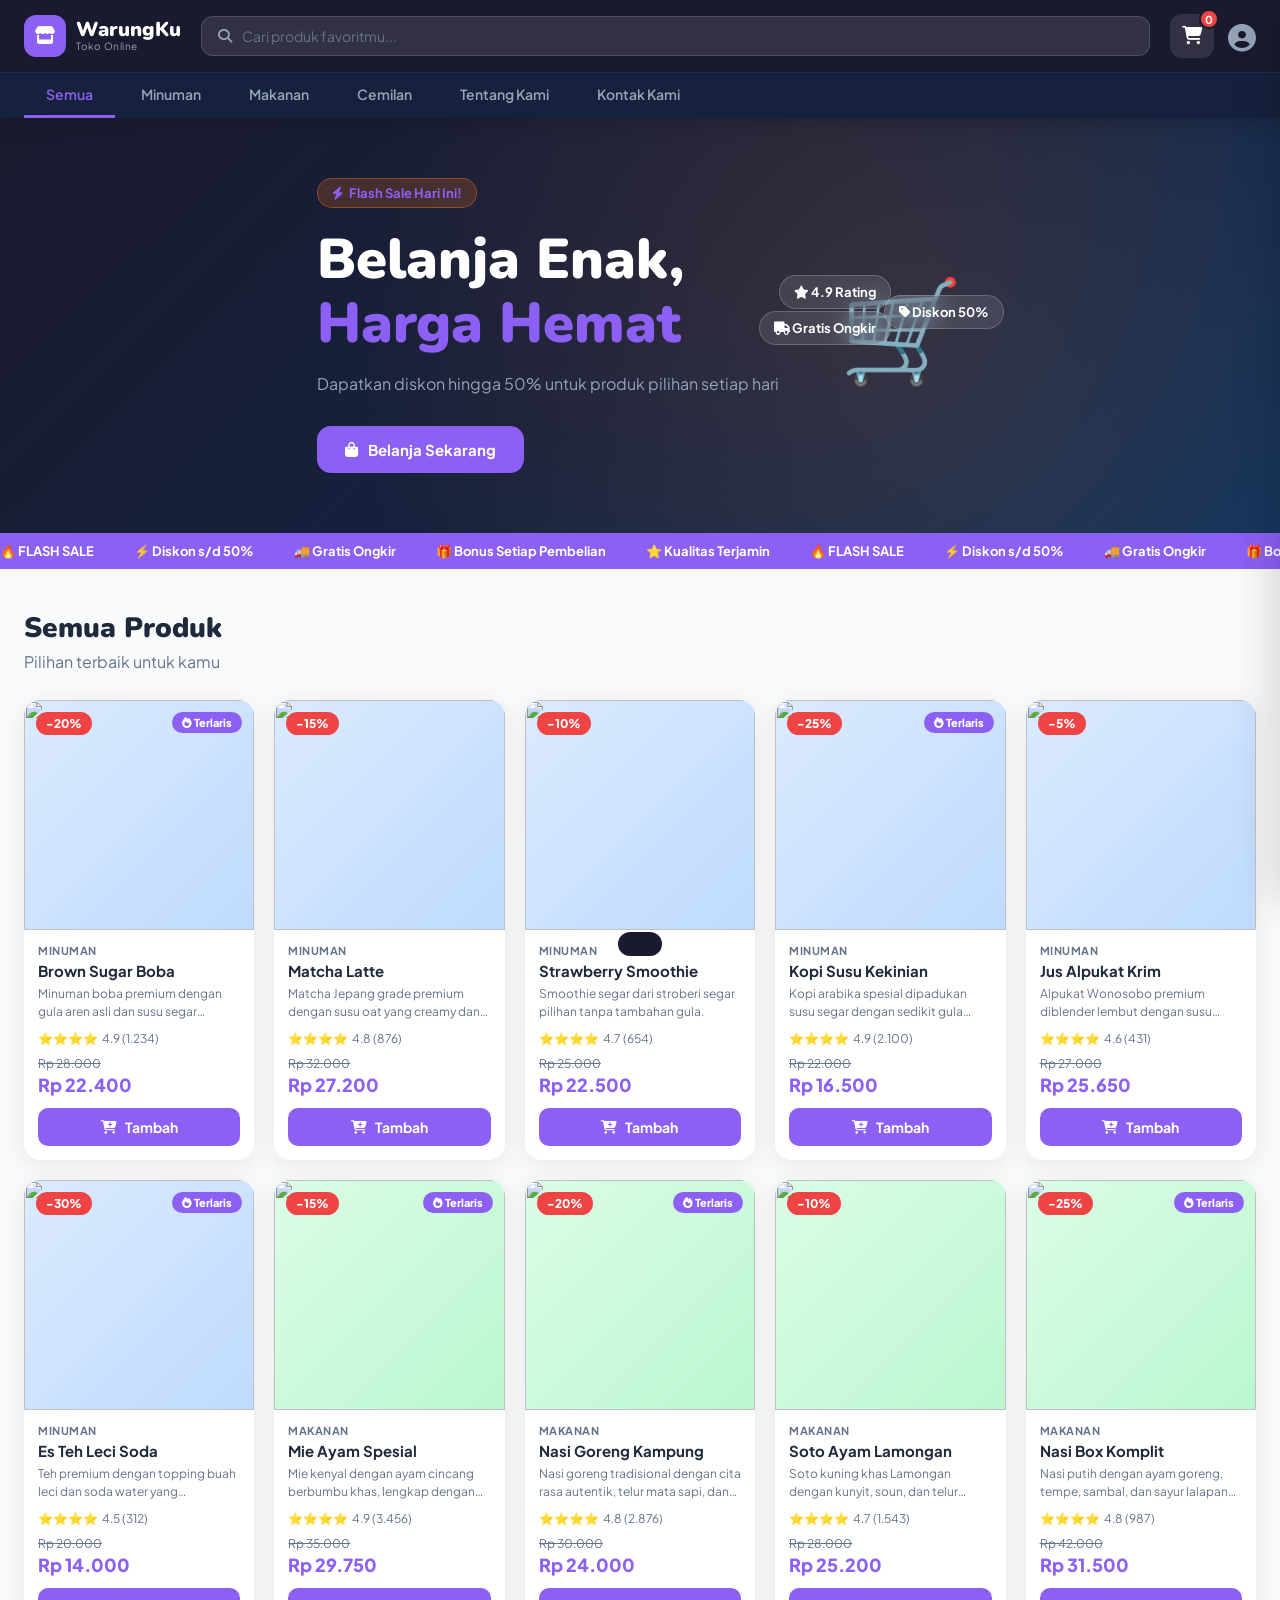
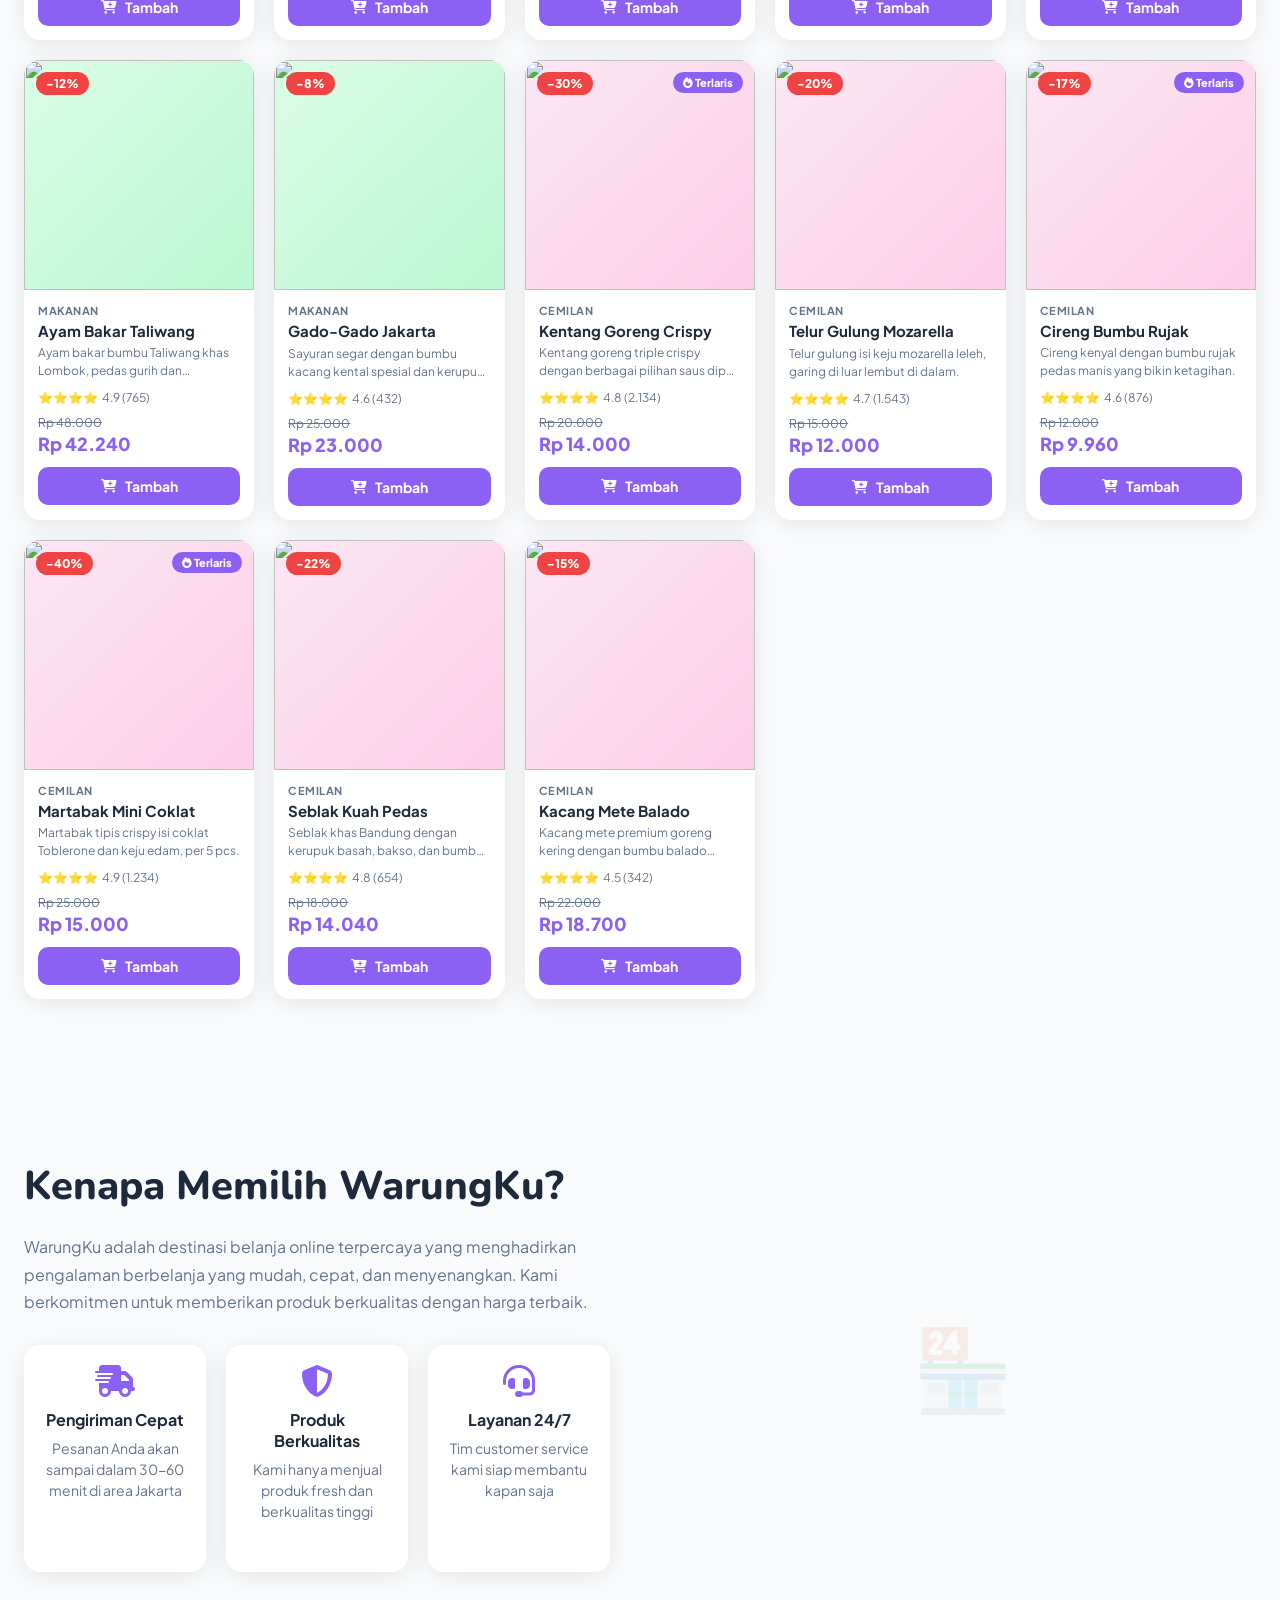
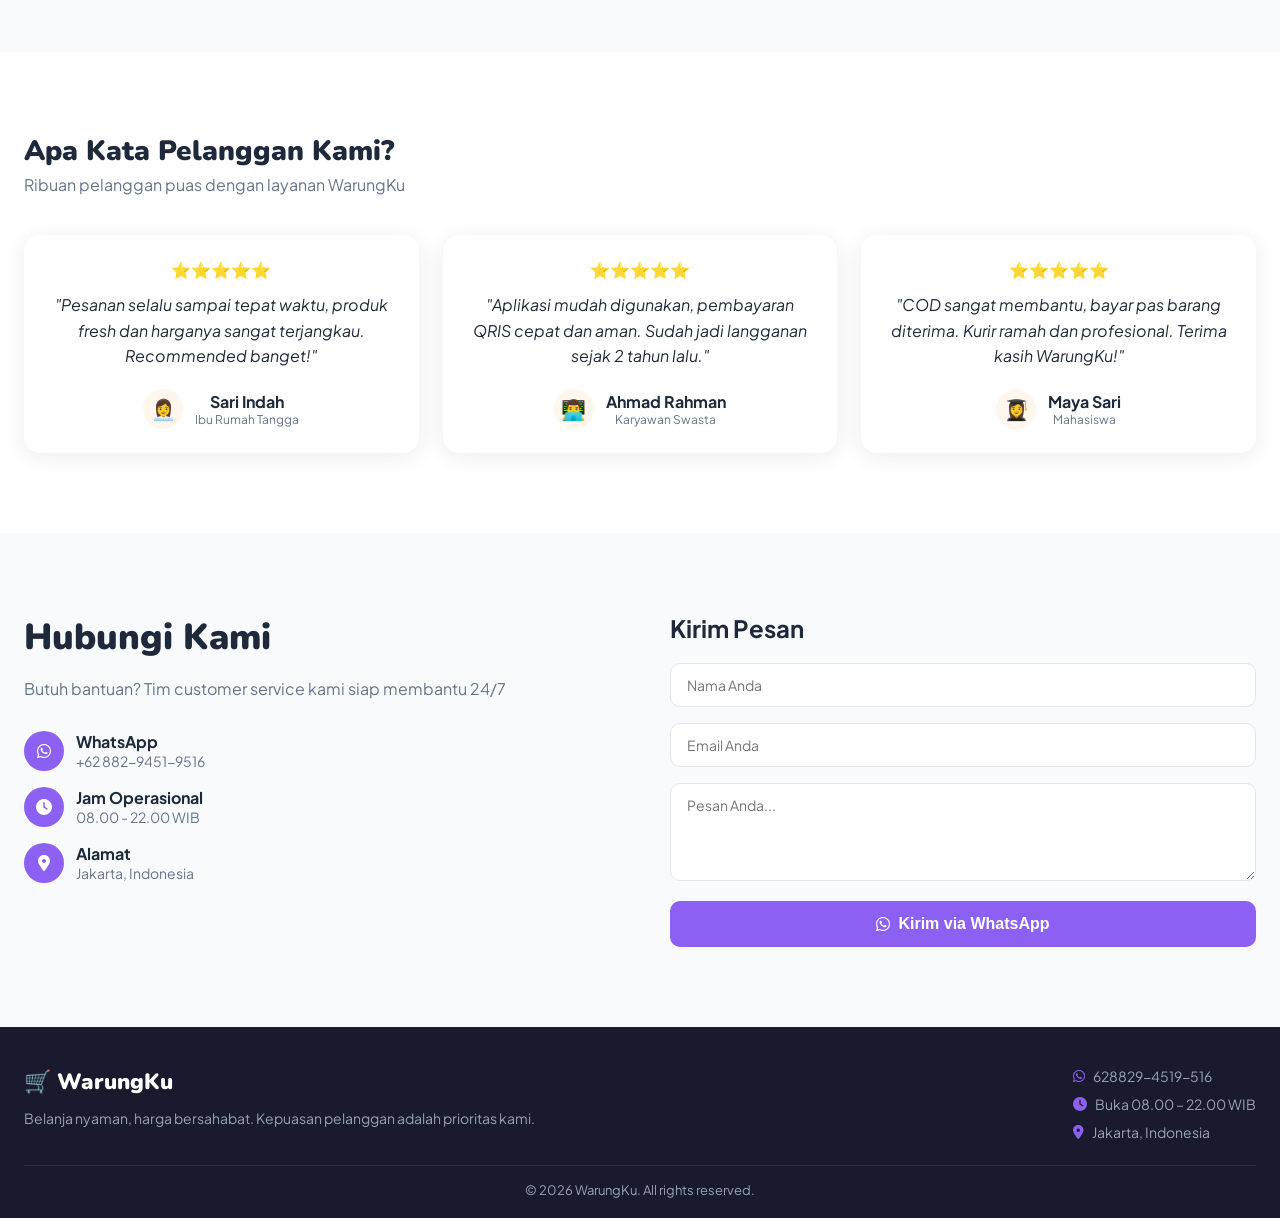
==== commit e06edf7f: "Update index.html" ====
--- a/index.html
+++ b/index.html
@@ -455,6 +455,9 @@
       </div>
 
       <div class="receipt-actions">
+        <button class="ra-btn whatsapp-btn" id="receiptWhatsApp">
+          <i class="fab fa-whatsapp"></i> Hubungi Admin Pesanan
+        </button>
         <button class="ra-btn close-btn" id="receiptClose">
           <i class="fas fa-check"></i> Pemesanan Selesai
         </button>
--- a/style.css
+++ b/style.css
@@ -817,8 +817,6 @@
   display: flex; align-items: center; justify-content: center; gap: 8px;
   transition: all 0.3s; font-family: inherit;
 }
-.print-btn { background: var(--dark); color: white; }
-.print-btn:hover { background: #334155; transform: translateY(-1px); }
 .close-btn { background: #f1f5f9; color: var(--text); }
 .close-btn:hover { background: var(--border); }
 
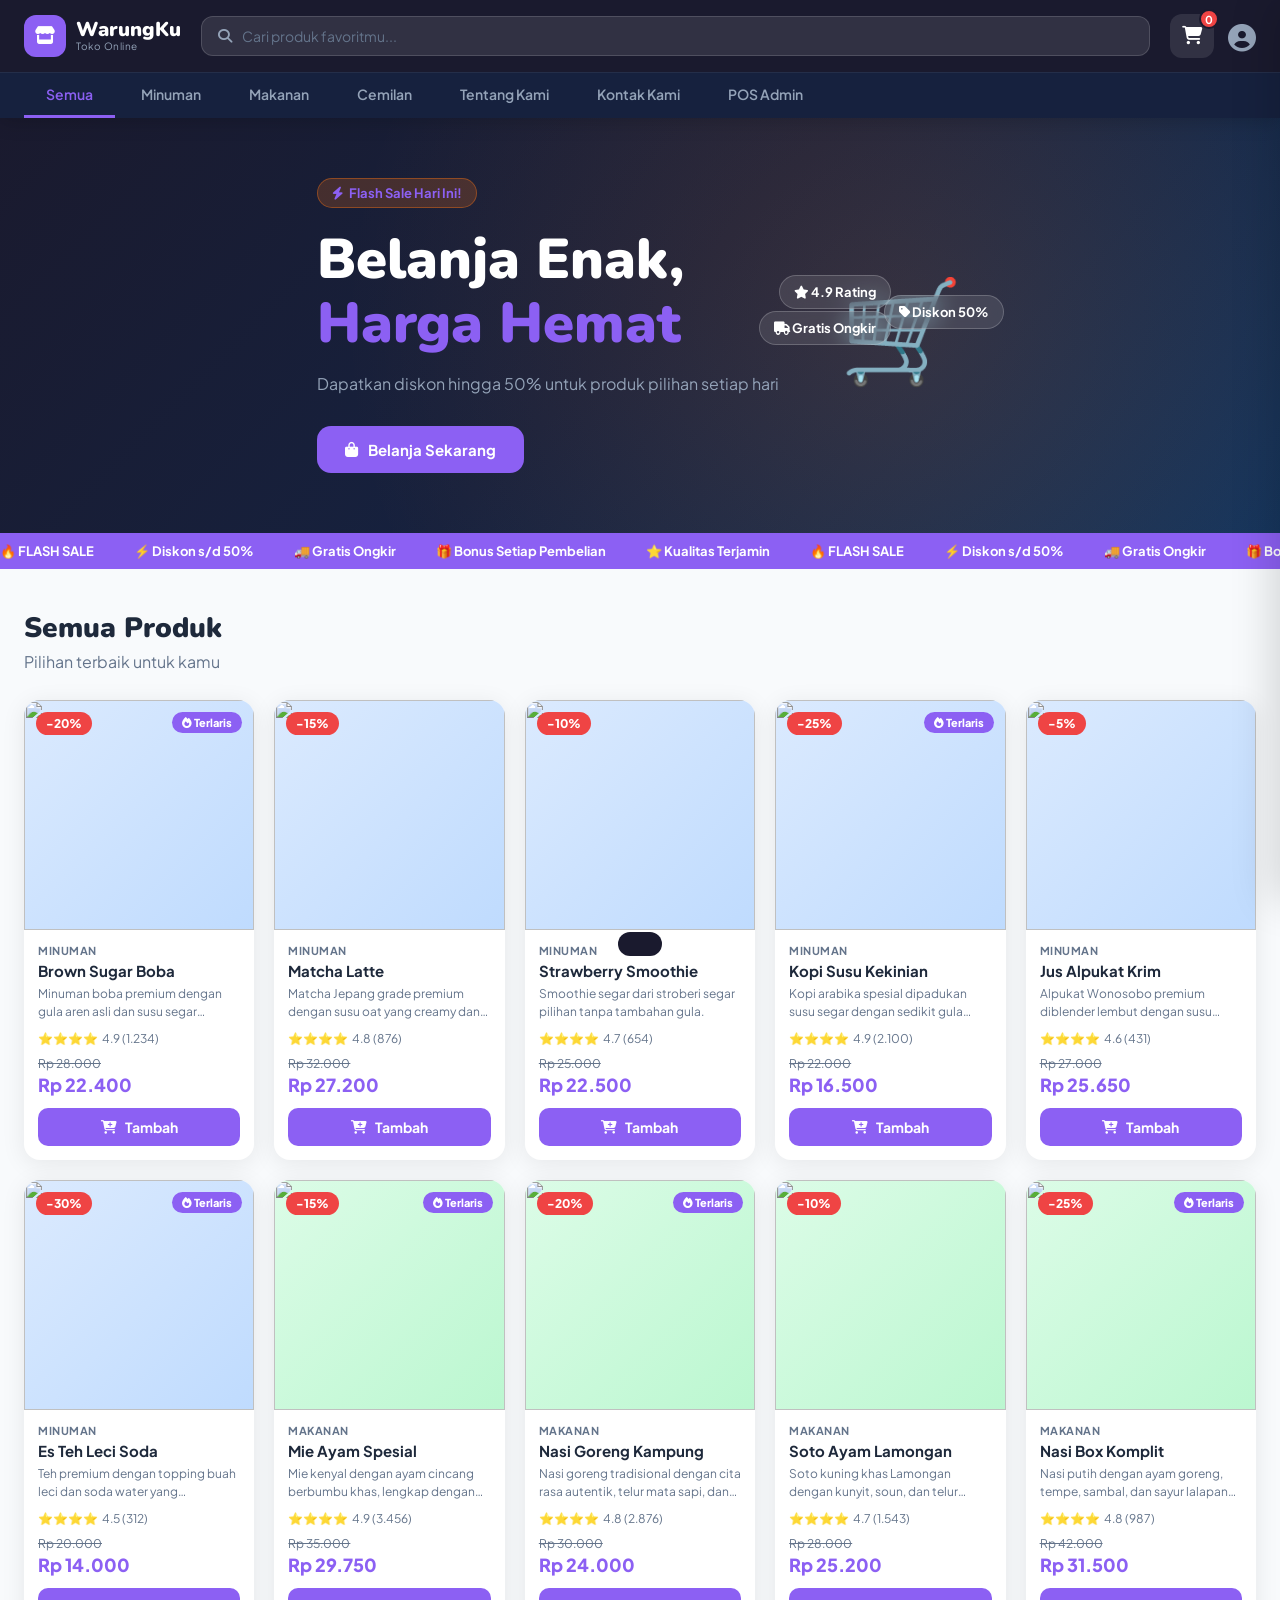
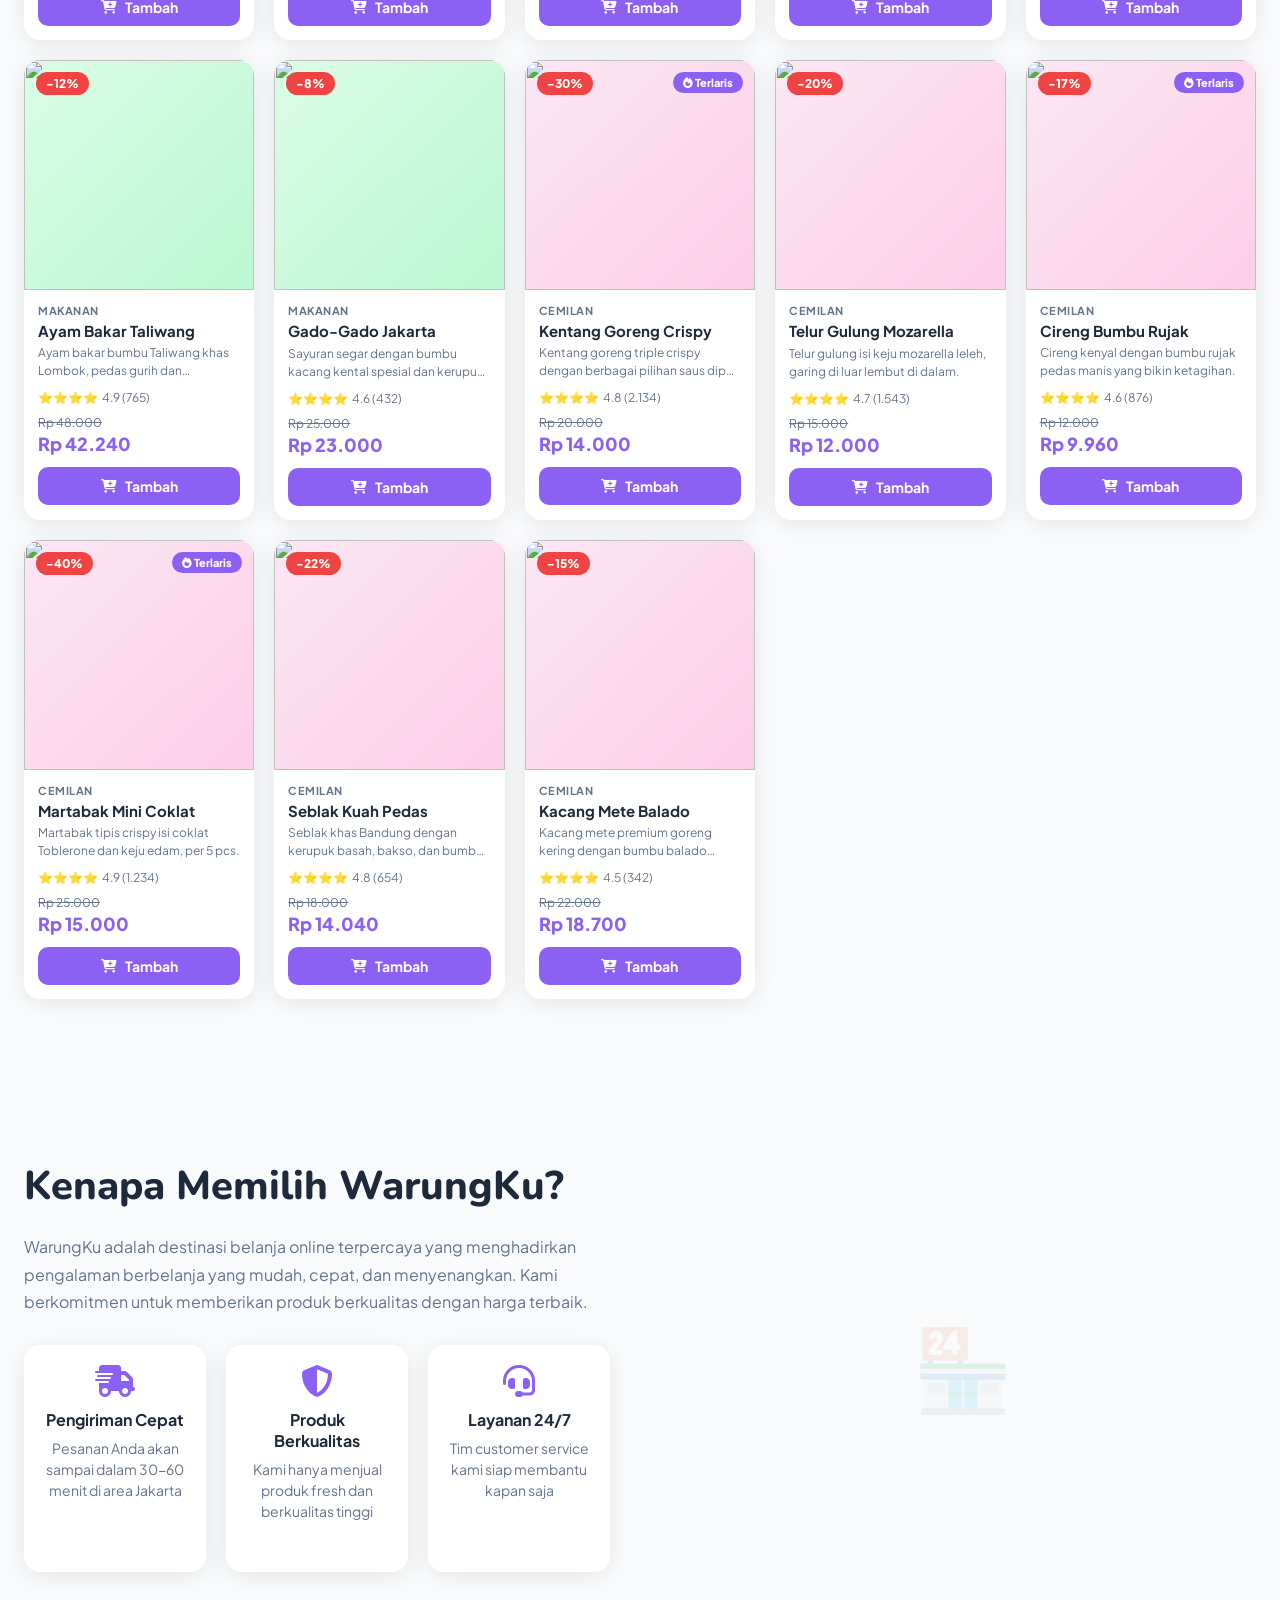
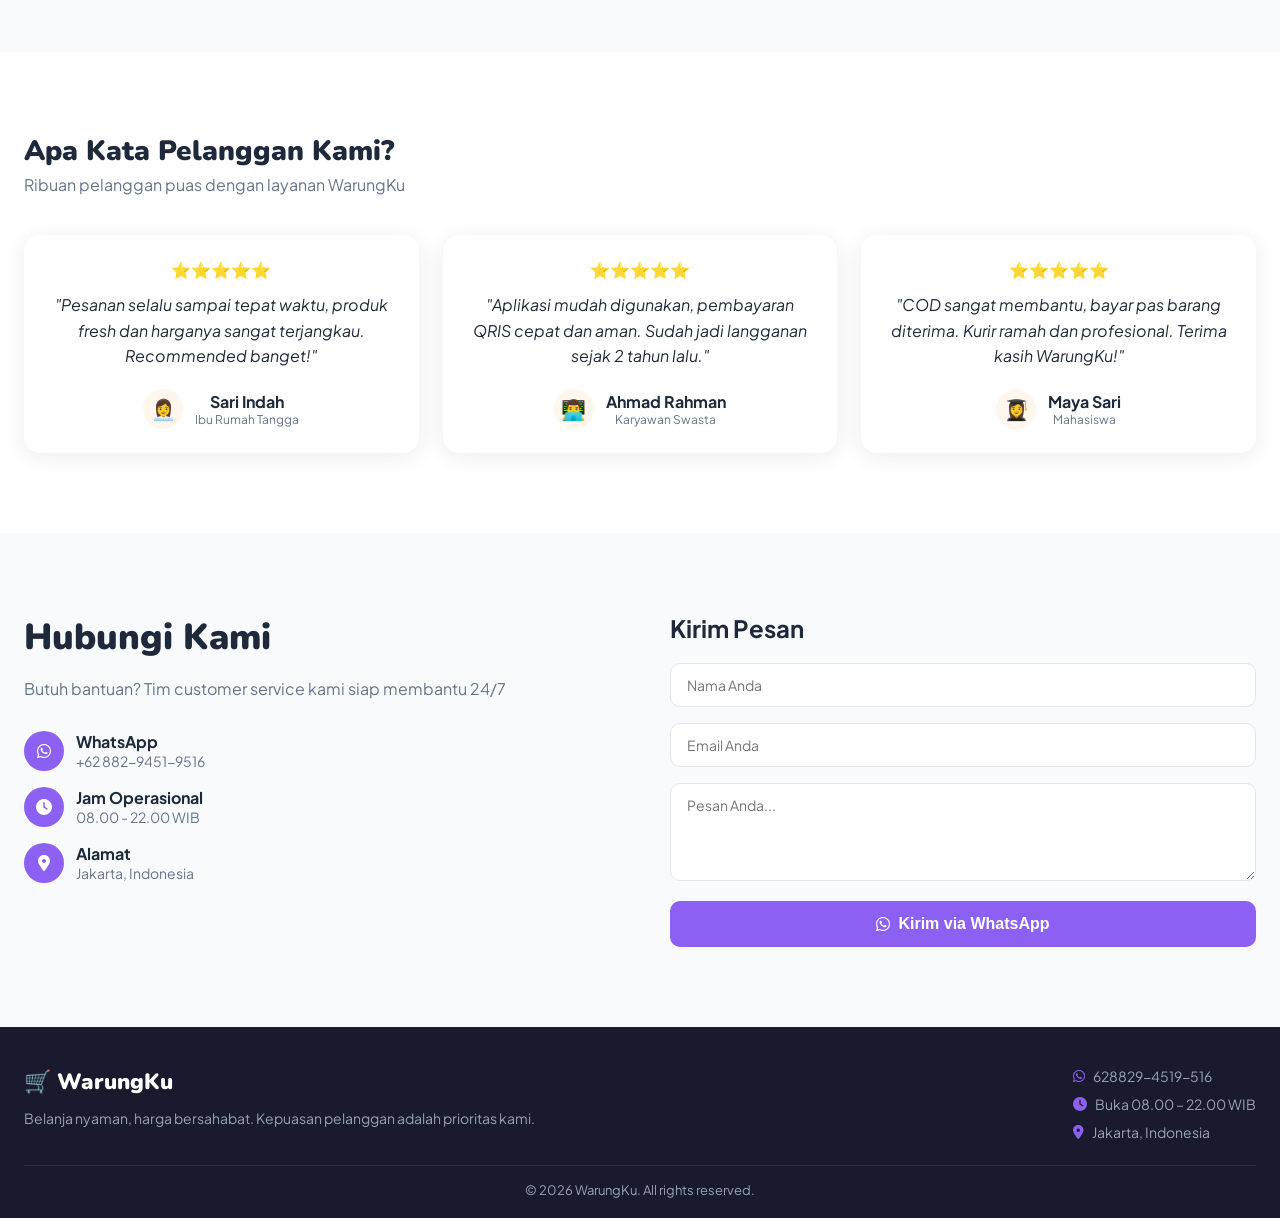
==== commit 9a1f0fd8: "Update index.html" ====
--- a/index.html
+++ b/index.html
@@ -49,6 +49,7 @@
         <button class="cat-btn" data-cat="cemilan">Cemilan</button>
         <a href="#aboutSection" class="cat-btn">Tentang Kami</a>
         <a href="#contactSection" class="cat-btn">Kontak Kami</a>
+        <a href="admin-online.html" class="cat-btn">POS Admin</a>
       </div>
     </div>
   </nav>
@@ -125,7 +126,7 @@
           </div>
         </div>
         <div class="about-image">
-          <img src="gambar/OIP.jpg" alt="WarungKu Store" onerror="this.style.display='none'">
+          <img src="https://loremflickr.com/800/600/grocery,store,food,market?lock=201" alt="WarungKu Store" onerror="this.style.display='none'">
           <div class="about-emoji">🏪</div>
         </div>
       </div>
@@ -435,6 +436,10 @@
           </div>
           <div class="receipt-divider dashed"></div>
           <div id="rNote" class="receipt-note-section"></div>
+          <div class="receipt-save-notice">
+            <i class="fas fa-circle-info"></i>
+            Simpan struk ini sampai makanan/minuman diterima.
+          </div>
           <div class="receipt-footer">
             <div class="rf-thanks">Terima kasih telah berbelanja!</div>
             <div class="rf-sub">Pesanan akan segera diproses 😊</div>
@@ -455,8 +460,11 @@
       </div>
 
       <div class="receipt-actions">
+        <button class="ra-btn save-receipt-btn" id="saveReceiptBtn">
+          <i class="fas fa-download"></i> Simpan Struk
+        </button>
         <button class="ra-btn whatsapp-btn" id="receiptWhatsApp">
-          <i class="fab fa-whatsapp"></i> Hubungi Admin Pesanan
+          <i class="fab fa-whatsapp"></i> Kirim Struk ke Admin
         </button>
         <button class="ra-btn close-btn" id="receiptClose">
           <i class="fas fa-check"></i> Pemesanan Selesai
@@ -554,6 +562,8 @@
     <div class="footer-bottom">© 2026 WarungKu. All rights reserved.</div>
   </footer>
 
+  <script src="https://cdnjs.cloudflare.com/ajax/libs/html2canvas/1.4.1/html2canvas.min.js" crossorigin="anonymous" referrerpolicy="no-referrer"></script>
+  <script src="firebase-config.js"></script>
   <script src="script.js"></script>
 </body>
 </html>
--- a/style.css
+++ b/style.css
@@ -485,13 +485,13 @@
 .cart-footer { padding: 16px 24px; border-top: 1px solid var(--border); background: white; }
 
 .cart-summary { margin-bottom: 16px; display: flex; flex-direction: column; gap: 8px; }
-.summary-row {
-  display: flex; justify-content: space-between;
-  font-size: 14px; color: var(--text-light);
-}
-.discount-val { color: var(--success); font-weight: 700; }
-.shipping-row span:last-child { color: var(--success); font-weight: 800; }
-.total-row { font-size: 16px; font-weight: 800; color: var(--text); padding-top: 8px; border-top: 2px dashed var(--border); }
+.summary-row {
+  display: flex; justify-content: space-between;
+  font-size: 14px; color: var(--text-light);
+}
+.discount-val { color: var(--success); font-weight: 700; }
+.shipping-row span:last-child { color: var(--success); font-weight: 800; }
+.total-row { font-size: 16px; font-weight: 800; color: var(--text); padding-top: 8px; border-top: 2px dashed var(--border); }
 
 .checkout-btn {
   width: 100%; padding: 14px;
@@ -589,8 +589,8 @@
 .modal-body { padding: 24px; }
 
 .checkout-step h4 { font-size: 16px; font-weight: 800; margin-bottom: 20px; color: var(--text); }
-.hidden { display: none !important; }
-.checkout-step.hidden { display: none; }
+.hidden { display: none !important; }
+.checkout-step.hidden { display: none; }
 
 /* Form */
 .form-group { margin-bottom: 16px; }
@@ -663,19 +663,19 @@
 .cod-header { font-weight: 800; font-size: 15px; margin-bottom: 4px; }
 .cod-total { font-size: 24px; font-weight: 900; color: var(--primary); margin-bottom: 16px; }
 
-.cod-info { text-align: left; }
-.cod-courier-alert {
-  display: flex; align-items: center; gap: 12px;
-  background: #ecfdf5; border: 1px solid #10b981;
-  border-radius: 8px; padding: 12px; margin-bottom: 14px;
-  color: #065f46;
-}
-.cod-courier-alert i { font-size: 22px; }
-.cod-courier-alert span { display: block; font-size: 12px; font-weight: 700; }
-.cod-courier-alert strong { display: block; font-size: 20px; font-weight: 900; color: #047857; }
-.cod-note {
-  background: #fef3c7; border: 1px solid #f59e0b;
-  border-radius: 8px; padding: 12px; margin-bottom: 16px;
+.cod-info { text-align: left; }
+.cod-courier-alert {
+  display: flex; align-items: center; gap: 12px;
+  background: #ecfdf5; border: 1px solid #10b981;
+  border-radius: 8px; padding: 12px; margin-bottom: 14px;
+  color: #065f46;
+}
+.cod-courier-alert i { font-size: 22px; }
+.cod-courier-alert span { display: block; font-size: 12px; font-weight: 700; }
+.cod-courier-alert strong { display: block; font-size: 20px; font-weight: 900; color: #047857; }
+.cod-note {
+  background: #fef3c7; border: 1px solid #f59e0b;
+  border-radius: 8px; padding: 12px; margin-bottom: 16px;
   font-size: 13px; color: #92400e;
 }
 .cod-note strong { color: #dc2626; }
@@ -762,28 +762,45 @@
   display: flex; justify-content: space-between;
   font-size: 14px;
 }
-.r-total-row.discount span:last-child { color: var(--success); font-weight: 700; }
-.r-total-row.shipping span:last-child { color: var(--success); font-weight: 800; }
-.r-total-row.grand {
+.r-total-row.discount span:last-child { color: var(--success); font-weight: 700; }
+.r-total-row.shipping span:last-child { color: var(--success); font-weight: 800; }
+.r-total-row.grand {
   font-size: 18px; font-weight: 900; color: var(--dark);
   padding-top: 8px; border-top: 2px solid var(--border);
 }
 
 .receipt-payment { display: flex; flex-direction: column; gap: 6px; }
 .r-pay-row { display: flex; justify-content: space-between; font-size: 13px; }
-.paid-badge { background: #dcfce7; color: var(--success); padding: 2px 10px; border-radius: 50px; font-weight: 700; font-size: 12px; }
-.cod-badge { background: #fef3c7; color: #d97706; padding: 2px 10px; border-radius: 50px; font-weight: 700; font-size: 12px; }
-.order-badge { background: #dbeafe; color: #2563eb; padding: 2px 10px; border-radius: 50px; font-weight: 700; font-size: 12px; }
-.pending-badge { background: #fef3c7; color: #d97706; padding: 2px 10px; border-radius: 50px; font-weight: 700; font-size: 12px; }
-
-.receipt-note-section {
-  background: #fff7ed; border-radius: 8px; padding: 10px 12px;
-  font-size: 13px; color: var(--text);
-  margin-bottom: 14px; display: none;
-}
-.receipt-note-section.visible { display: block; }
-
-.receipt-footer { text-align: center; }
+.paid-badge { background: #dcfce7; color: var(--success); padding: 2px 10px; border-radius: 50px; font-weight: 700; font-size: 12px; }
+.cod-badge { background: #fef3c7; color: #d97706; padding: 2px 10px; border-radius: 50px; font-weight: 700; font-size: 12px; }
+.order-badge { background: #dbeafe; color: #2563eb; padding: 2px 10px; border-radius: 50px; font-weight: 700; font-size: 12px; }
+.pending-badge { background: #fef3c7; color: #d97706; padding: 2px 10px; border-radius: 50px; font-weight: 700; font-size: 12px; }
+
+.receipt-note-section {
+  background: #fff7ed; border-radius: 8px; padding: 10px 12px;
+  font-size: 13px; color: var(--text);
+  margin-bottom: 14px; display: none;
+}
+.receipt-note-section.visible { display: block; }
+.receipt-save-notice {
+  display: flex;
+  align-items: flex-start;
+  gap: 8px;
+  background: #eff6ff;
+  border: 1px solid #bfdbfe;
+  border-radius: 8px;
+  color: #1d4ed8;
+  font-size: 12px;
+  font-weight: 800;
+  line-height: 1.45;
+  padding: 10px 12px;
+  margin-bottom: 14px;
+}
+.receipt-save-notice i {
+  margin-top: 2px;
+}
+
+.receipt-footer { text-align: center; }
 .rf-thanks { font-size: 16px; font-weight: 900; color: var(--dark); }
 .rf-sub    { font-size: 13px; color: var(--text-light); margin: 4px 0 8px; }
 .rf-contact { font-size: 13px; color: var(--primary); font-weight: 700; }
@@ -803,263 +820,294 @@
 .barcode-num { font-size: 11px; color: var(--text-light); letter-spacing: 2px; margin-top: 4px; }
 
 /* Receipt Actions */
-.receipt-actions {
-  display: flex; flex-wrap: wrap; gap: 10px;
-  padding: 16px;
-  background: var(--bg);
-  border-radius: 0 0 16px 16px;
-}
-
-.ra-btn {
-  flex: 1 1 120px; padding: 13px;
-  border: none; border-radius: var(--radius-sm);
-  font-size: 14px; font-weight: 700; cursor: pointer;
-  display: flex; align-items: center; justify-content: center; gap: 8px;
-  transition: all 0.3s; font-family: inherit;
-}
-.close-btn { background: #f1f5f9; color: var(--text); }
-.close-btn:hover { background: var(--border); }
-
-/* Order History */
-.history-modal { max-width: 520px; }
-.history-list { display: flex; flex-direction: column; gap: 12px; }
-.history-empty {
-  min-height: 180px;
-  display: flex; flex-direction: column; align-items: center; justify-content: center;
-  gap: 8px; text-align: center; color: var(--text-light);
-}
-.history-empty i { font-size: 34px; color: var(--primary); }
-.history-empty strong { color: var(--text); font-size: 16px; }
-.history-empty span { font-size: 13px; }
-.history-item {
-  border: 1px solid var(--border);
-  border-radius: var(--radius-sm);
-  padding: 14px;
-  background: #f8fafc;
-}
-.history-top {
-  display: flex; justify-content: space-between; gap: 12px;
-  margin-bottom: 6px; color: var(--dark);
-}
-.history-top span { color: var(--primary); font-weight: 900; }
-.history-meta { color: var(--text-light); font-size: 12px; margin-bottom: 4px; }
-.history-status {
-  display: inline-flex; margin: 4px 0 8px;
-  background: #dbeafe; color: #2563eb;
-  padding: 3px 10px; border-radius: 999px;
-  font-size: 12px; font-weight: 800;
-}
-.history-items {
-  font-size: 12px; color: var(--text);
-  background: white; border-radius: 8px; padding: 8px;
-}
-
-@media print {
-  @page {
-    size: 80mm auto;
-    margin: 6mm;
-  }
-
-  body * {
-    visibility: hidden !important;
-  }
-
-  body {
-    background: white !important;
-  }
-
-  #receiptPaper,
-  #receiptPaper * {
-    visibility: visible !important;
-  }
-
-  #receiptPaper {
-    position: absolute;
-    left: 0;
-    top: 0;
-    width: 80mm;
-    box-shadow: none !important;
-    border-radius: 0 !important;
-    overflow: visible !important;
-  }
-
-  .receipt-top {
-    padding: 0;
-  }
-
-  .receipt-actions,
-  .history-modal,
-  .modal-header,
-  .toast {
-    display: none !important;
-  }
-}
-
-/* ============================================
-   ADMIN PAGE
-   ============================================ */
-.admin-page {
-  background: #f1f5f9;
-  min-height: 100vh;
-}
-
-.admin-nav {
-  position: sticky; top: 0; z-index: 20;
-  background: var(--dark); color: white;
-  display: flex; align-items: center; justify-content: space-between; gap: 20px;
-  padding: 18px 28px;
-  box-shadow: 0 8px 30px rgba(15, 23, 42, 0.22);
-}
-.admin-brand {
-  display: flex; align-items: center; gap: 10px;
-  font-size: 20px; font-weight: 900; font-family: 'Nunito', sans-serif;
-}
-.admin-nav p { margin-top: 4px; color: #94a3b8; font-size: 13px; }
-.admin-back {
-  display: inline-flex; align-items: center; gap: 8px;
-  background: rgba(255,255,255,0.1); color: white;
-  text-decoration: none; border-radius: 10px;
-  padding: 11px 14px; font-weight: 800; font-size: 13px;
-}
-.admin-back:hover { background: var(--primary); }
-
-.admin-wrap {
-  max-width: 1160px;
-  margin: 0 auto;
-  padding: 28px;
-}
-.admin-stats {
-  display: grid;
-  grid-template-columns: repeat(4, minmax(0, 1fr));
-  gap: 14px;
-  margin-bottom: 18px;
-}
-.admin-stat {
-  background: white;
-  border: 1px solid var(--border);
-  border-radius: var(--radius-sm);
-  padding: 16px;
-  box-shadow: var(--shadow);
-}
-.admin-stat span { display: block; color: var(--text-light); font-size: 12px; font-weight: 800; margin-bottom: 8px; }
-.admin-stat strong { display: block; color: var(--dark); font-size: 24px; font-weight: 900; }
-
-.admin-panel {
-  background: white;
-  border: 1px solid var(--border);
-  border-radius: var(--radius);
-  box-shadow: var(--shadow);
-  overflow: hidden;
-}
-.admin-panel-head {
-  display: flex; align-items: center; justify-content: space-between; gap: 16px;
-  padding: 20px;
-  border-bottom: 1px solid var(--border);
-}
-.admin-panel-head h1 { font-size: 22px; color: var(--dark); margin-bottom: 4px; }
-.admin-panel-head p { color: var(--text-light); font-size: 13px; }
-.admin-refresh {
-  border: none; border-radius: var(--radius-sm);
-  background: var(--primary); color: white;
-  padding: 12px 14px;
-  display: inline-flex; align-items: center; gap: 8px;
-  font-family: inherit; font-weight: 800; cursor: pointer;
-}
-.admin-refresh:hover { background: var(--primary-d); }
-.test-db-btn { background: var(--success); }
-.test-db-btn:hover { background: #059669; }
-
-.admin-alert {
-  display: none;
-  margin: 16px 20px 0;
-  padding: 12px 14px;
-  border-radius: var(--radius-sm);
-  font-size: 13px; font-weight: 700;
-}
-.admin-alert.show { display: block; }
-.admin-alert.info { background: #eff6ff; color: #1d4ed8; border: 1px solid #bfdbfe; }
-.admin-alert.success { background: #ecfdf5; color: #047857; border: 1px solid #a7f3d0; }
-.admin-alert.warning { background: #fff7ed; color: #c2410c; border: 1px solid #fed7aa; }
-
-.admin-orders {
-  display: grid;
-  gap: 14px;
-  padding: 20px;
-}
-.admin-empty {
-  min-height: 260px;
-  display: flex; flex-direction: column; align-items: center; justify-content: center;
-  gap: 9px;
-  text-align: center;
-  color: var(--text-light);
-}
-.admin-empty i { font-size: 38px; color: var(--primary); }
-.admin-empty strong { color: var(--text); font-size: 17px; }
-.admin-order-card {
-  border: 1px solid var(--border);
-  border-radius: var(--radius-sm);
-  padding: 16px;
-  background: #f8fafc;
-}
-.admin-order-top {
-  display: flex; justify-content: space-between; align-items: flex-start; gap: 14px;
-  padding-bottom: 12px; border-bottom: 1px dashed var(--border);
-  margin-bottom: 12px;
-}
-.admin-order-top strong { display: block; color: var(--dark); font-size: 18px; }
-.admin-order-top span { display: block; color: var(--text-light); font-size: 12px; margin-top: 3px; }
-.admin-order-top b { color: var(--primary); font-size: 18px; white-space: nowrap; }
-.admin-order-grid {
-  display: grid; grid-template-columns: repeat(4, minmax(0, 1fr));
-  gap: 10px;
-  margin-bottom: 10px;
-}
-.admin-order-grid div {
-  background: white;
-  border-radius: 8px;
-  padding: 9px;
-}
-.admin-order-grid span { display: block; color: var(--text-light); font-size: 11px; margin-bottom: 3px; }
-.admin-order-grid strong { display: block; color: var(--text); font-size: 12px; word-break: break-word; }
-.admin-order-address,
-.admin-order-items {
-  background: white;
-  border-radius: 8px;
-  padding: 10px;
-  font-size: 12px;
-  color: var(--text);
-  margin-top: 8px;
-}
-.admin-order-items { color: var(--text-light); }
-.firebase-test-output {
-  white-space: pre-wrap;
-  word-break: break-word;
-  background: #0f172a;
-  color: #e2e8f0;
-  border-radius: var(--radius-sm);
-  padding: 16px;
-  font-size: 13px;
-  line-height: 1.6;
-  min-height: 160px;
-}
-
-@media (max-width: 760px) {
-  .admin-nav { flex-direction: column; align-items: flex-start; padding: 16px; }
-  .admin-wrap { padding: 16px; }
-  .admin-stats { grid-template-columns: repeat(2, minmax(0, 1fr)); }
-  .admin-panel-head { flex-direction: column; align-items: flex-start; }
-  .admin-refresh { width: 100%; justify-content: center; }
-  .admin-order-grid { grid-template-columns: repeat(2, minmax(0, 1fr)); }
-}
-
-@media (max-width: 420px) {
-  .admin-stats,
-  .admin-order-grid { grid-template-columns: 1fr; }
-}
-
-/* ============================================
-   TOAST
-   ============================================ */
+.receipt-actions {
+  display: flex; flex-wrap: wrap; gap: 10px;
+  padding: 16px;
+  background: var(--bg);
+  border-radius: 0 0 16px 16px;
+}
+
+.ra-btn {
+  flex: 1 1 120px; padding: 13px;
+  border: none; border-radius: var(--radius-sm);
+  font-size: 14px; font-weight: 700; cursor: pointer;
+  display: flex; align-items: center; justify-content: center; gap: 8px;
+  transition: all 0.3s; font-family: inherit;
+}
+.close-btn { background: #f1f5f9; color: var(--text); }
+.close-btn:hover { background: var(--border); }
+.save-receipt-btn { background: var(--dark); color: white; }
+.save-receipt-btn:hover { background: #0f172a; transform: translateY(-1px); }
+.save-receipt-btn:disabled {
+  opacity: 0.7;
+  cursor: not-allowed;
+  transform: none;
+}
+.whatsapp-btn { background: #22c55e; color: white; }
+.whatsapp-btn:hover { background: #16a34a; transform: translateY(-1px); }
+
+/* Order History */
+.history-modal { max-width: 520px; }
+.history-list { display: flex; flex-direction: column; gap: 12px; }
+.history-empty {
+  min-height: 180px;
+  display: flex; flex-direction: column; align-items: center; justify-content: center;
+  gap: 8px; text-align: center; color: var(--text-light);
+}
+.history-empty i { font-size: 34px; color: var(--primary); }
+.history-empty strong { color: var(--text); font-size: 16px; }
+.history-empty span { font-size: 13px; }
+.history-item {
+  border: 1px solid var(--border);
+  border-radius: var(--radius-sm);
+  padding: 14px;
+  background: #f8fafc;
+}
+.history-top {
+  display: flex; justify-content: space-between; gap: 12px;
+  margin-bottom: 6px; color: var(--dark);
+}
+.history-top span { color: var(--primary); font-weight: 900; }
+.history-meta { color: var(--text-light); font-size: 12px; margin-bottom: 4px; }
+.history-status {
+  display: inline-flex; margin: 4px 0 8px;
+  background: #dbeafe; color: #2563eb;
+  padding: 3px 10px; border-radius: 999px;
+  font-size: 12px; font-weight: 800;
+}
+.history-items {
+  font-size: 12px; color: var(--text);
+  background: white; border-radius: 8px; padding: 8px;
+}
+.history-wa-btn {
+  width: 100%;
+  margin-top: 10px;
+  border: none;
+  border-radius: var(--radius-sm);
+  background: #22c55e;
+  color: white;
+  padding: 11px 12px;
+  display: inline-flex;
+  align-items: center;
+  justify-content: center;
+  gap: 8px;
+  font-family: inherit;
+  font-size: 13px;
+  font-weight: 800;
+  cursor: pointer;
+  transition: all 0.2s;
+}
+.history-wa-btn:hover {
+  background: #16a34a;
+  transform: translateY(-1px);
+}
+
+@media print {
+  @page {
+    size: 80mm auto;
+    margin: 6mm;
+  }
+
+  body * {
+    visibility: hidden !important;
+  }
+
+  body {
+    background: white !important;
+  }
+
+  #receiptPaper,
+  #receiptPaper * {
+    visibility: visible !important;
+  }
+
+  #receiptPaper {
+    position: absolute;
+    left: 0;
+    top: 0;
+    width: 80mm;
+    box-shadow: none !important;
+    border-radius: 0 !important;
+    overflow: visible !important;
+  }
+
+  .receipt-top {
+    padding: 0;
+  }
+
+  .receipt-actions,
+  .history-modal,
+  .modal-header,
+  .toast {
+    display: none !important;
+  }
+}
+
+/* ============================================
+   ADMIN PAGE
+   ============================================ */
+.admin-page {
+  background: #f1f5f9;
+  min-height: 100vh;
+}
+
+.admin-nav {
+  position: sticky; top: 0; z-index: 20;
+  background: var(--dark); color: white;
+  display: flex; align-items: center; justify-content: space-between; gap: 20px;
+  padding: 18px 28px;
+  box-shadow: 0 8px 30px rgba(15, 23, 42, 0.22);
+}
+.admin-brand {
+  display: flex; align-items: center; gap: 10px;
+  font-size: 20px; font-weight: 900; font-family: 'Nunito', sans-serif;
+}
+.admin-nav p { margin-top: 4px; color: #94a3b8; font-size: 13px; }
+.admin-back {
+  display: inline-flex; align-items: center; gap: 8px;
+  background: rgba(255,255,255,0.1); color: white;
+  text-decoration: none; border-radius: 10px;
+  padding: 11px 14px; font-weight: 800; font-size: 13px;
+}
+.admin-back:hover { background: var(--primary); }
+
+.admin-wrap {
+  max-width: 1160px;
+  margin: 0 auto;
+  padding: 28px;
+}
+.admin-stats {
+  display: grid;
+  grid-template-columns: repeat(4, minmax(0, 1fr));
+  gap: 14px;
+  margin-bottom: 18px;
+}
+.admin-stat {
+  background: white;
+  border: 1px solid var(--border);
+  border-radius: var(--radius-sm);
+  padding: 16px;
+  box-shadow: var(--shadow);
+}
+.admin-stat span { display: block; color: var(--text-light); font-size: 12px; font-weight: 800; margin-bottom: 8px; }
+.admin-stat strong { display: block; color: var(--dark); font-size: 24px; font-weight: 900; }
+
+.admin-panel {
+  background: white;
+  border: 1px solid var(--border);
+  border-radius: var(--radius);
+  box-shadow: var(--shadow);
+  overflow: hidden;
+}
+.admin-panel-head {
+  display: flex; align-items: center; justify-content: space-between; gap: 16px;
+  padding: 20px;
+  border-bottom: 1px solid var(--border);
+}
+.admin-panel-head h1 { font-size: 22px; color: var(--dark); margin-bottom: 4px; }
+.admin-panel-head p { color: var(--text-light); font-size: 13px; }
+.admin-refresh {
+  border: none; border-radius: var(--radius-sm);
+  background: var(--primary); color: white;
+  padding: 12px 14px;
+  display: inline-flex; align-items: center; gap: 8px;
+  font-family: inherit; font-weight: 800; cursor: pointer;
+}
+.admin-refresh:hover { background: var(--primary-d); }
+.test-db-btn { background: var(--success); }
+.test-db-btn:hover { background: #059669; }
+
+.admin-alert {
+  display: none;
+  margin: 16px 20px 0;
+  padding: 12px 14px;
+  border-radius: var(--radius-sm);
+  font-size: 13px; font-weight: 700;
+}
+.admin-alert.show { display: block; }
+.admin-alert.info { background: #eff6ff; color: #1d4ed8; border: 1px solid #bfdbfe; }
+.admin-alert.success { background: #ecfdf5; color: #047857; border: 1px solid #a7f3d0; }
+.admin-alert.warning { background: #fff7ed; color: #c2410c; border: 1px solid #fed7aa; }
+
+.admin-orders {
+  display: grid;
+  gap: 14px;
+  padding: 20px;
+}
+.admin-empty {
+  min-height: 260px;
+  display: flex; flex-direction: column; align-items: center; justify-content: center;
+  gap: 9px;
+  text-align: center;
+  color: var(--text-light);
+}
+.admin-empty i { font-size: 38px; color: var(--primary); }
+.admin-empty strong { color: var(--text); font-size: 17px; }
+.admin-order-card {
+  border: 1px solid var(--border);
+  border-radius: var(--radius-sm);
+  padding: 16px;
+  background: #f8fafc;
+}
+.admin-order-top {
+  display: flex; justify-content: space-between; align-items: flex-start; gap: 14px;
+  padding-bottom: 12px; border-bottom: 1px dashed var(--border);
+  margin-bottom: 12px;
+}
+.admin-order-top strong { display: block; color: var(--dark); font-size: 18px; }
+.admin-order-top span { display: block; color: var(--text-light); font-size: 12px; margin-top: 3px; }
+.admin-order-top b { color: var(--primary); font-size: 18px; white-space: nowrap; }
+.admin-order-grid {
+  display: grid; grid-template-columns: repeat(4, minmax(0, 1fr));
+  gap: 10px;
+  margin-bottom: 10px;
+}
+.admin-order-grid div {
+  background: white;
+  border-radius: 8px;
+  padding: 9px;
+}
+.admin-order-grid span { display: block; color: var(--text-light); font-size: 11px; margin-bottom: 3px; }
+.admin-order-grid strong { display: block; color: var(--text); font-size: 12px; word-break: break-word; }
+.admin-order-address,
+.admin-order-items {
+  background: white;
+  border-radius: 8px;
+  padding: 10px;
+  font-size: 12px;
+  color: var(--text);
+  margin-top: 8px;
+}
+.admin-order-items { color: var(--text-light); }
+.firebase-test-output {
+  white-space: pre-wrap;
+  word-break: break-word;
+  background: #0f172a;
+  color: #e2e8f0;
+  border-radius: var(--radius-sm);
+  padding: 16px;
+  font-size: 13px;
+  line-height: 1.6;
+  min-height: 160px;
+}
+
+@media (max-width: 760px) {
+  .admin-nav { flex-direction: column; align-items: flex-start; padding: 16px; }
+  .admin-wrap { padding: 16px; }
+  .admin-stats { grid-template-columns: repeat(2, minmax(0, 1fr)); }
+  .admin-panel-head { flex-direction: column; align-items: flex-start; }
+  .admin-refresh { width: 100%; justify-content: center; }
+  .admin-order-grid { grid-template-columns: repeat(2, minmax(0, 1fr)); }
+}
+
+@media (max-width: 420px) {
+  .admin-stats,
+  .admin-order-grid { grid-template-columns: 1fr; }
+}
+
+/* ============================================
+   TOAST
+   ============================================ */
 .toast {
   position: fixed; bottom: 24px; left: 50%;
   transform: translateX(-50%) translateY(80px);
@@ -1365,10 +1413,10 @@
 .footer-logo  { font-family: 'Nunito', sans-serif; font-weight: 900; font-size: 22px; color: white; display: block; margin-bottom: 10px; }
 .footer-brand p { font-size: 14px; line-height: 1.6; }
 .footer-info { display: flex; flex-direction: column; gap: 10px; justify-content: center; }
-.footer-info div { font-size: 14px; display: flex; align-items: center; gap: 8px; }
-.footer-info a { color: inherit; text-decoration: none; font-weight: 800; }
-.footer-info a:hover { color: white; }
-.footer-info i { color: var(--primary); }
+.footer-info div { font-size: 14px; display: flex; align-items: center; gap: 8px; }
+.footer-info a { color: inherit; text-decoration: none; font-weight: 800; }
+.footer-info a:hover { color: white; }
+.footer-info i { color: var(--primary); }
 .footer-bottom {
   border-top: 1px solid rgba(255,255,255,0.08);
   padding-top: 16px;
@@ -1452,4 +1500,4 @@
 @media (max-width: 420px) {
   .product-img { font-size: 48px; }
   .testimonials-grid { grid-template-columns: 1fr; }
-}
+}
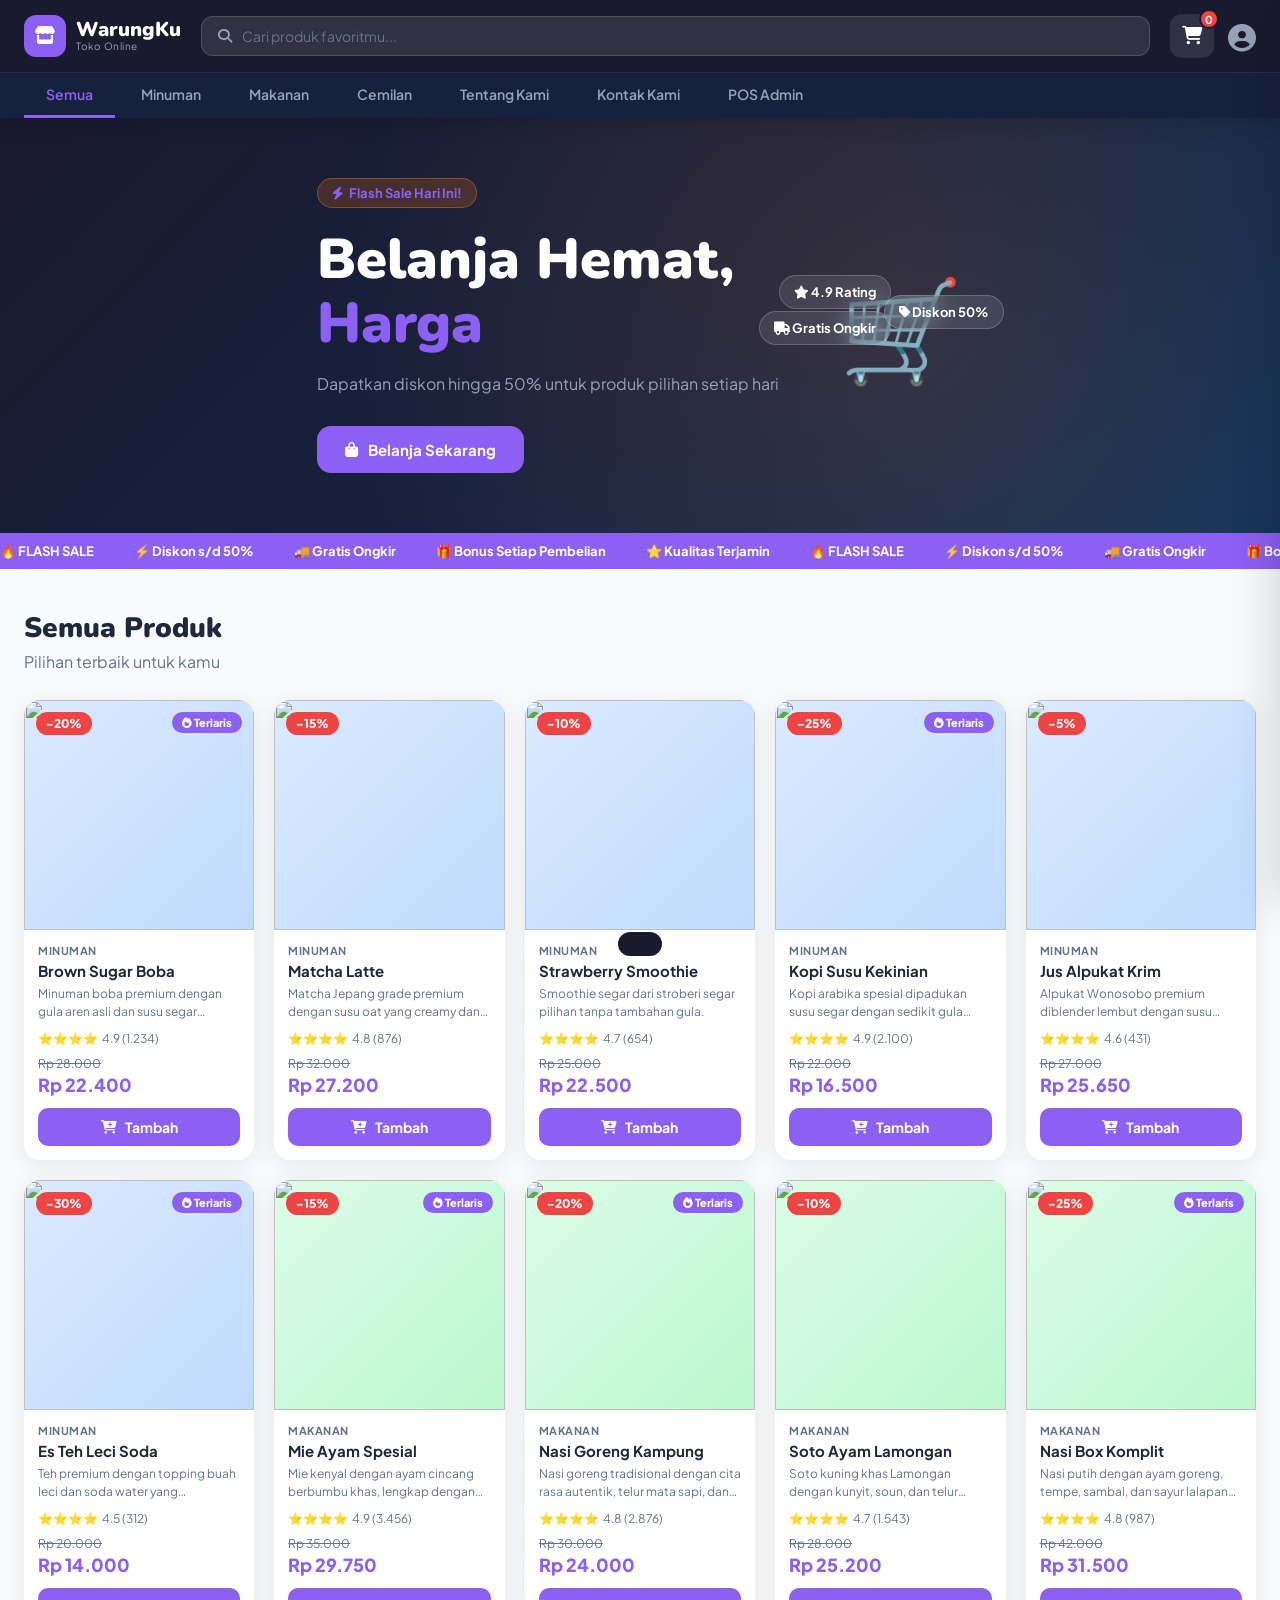
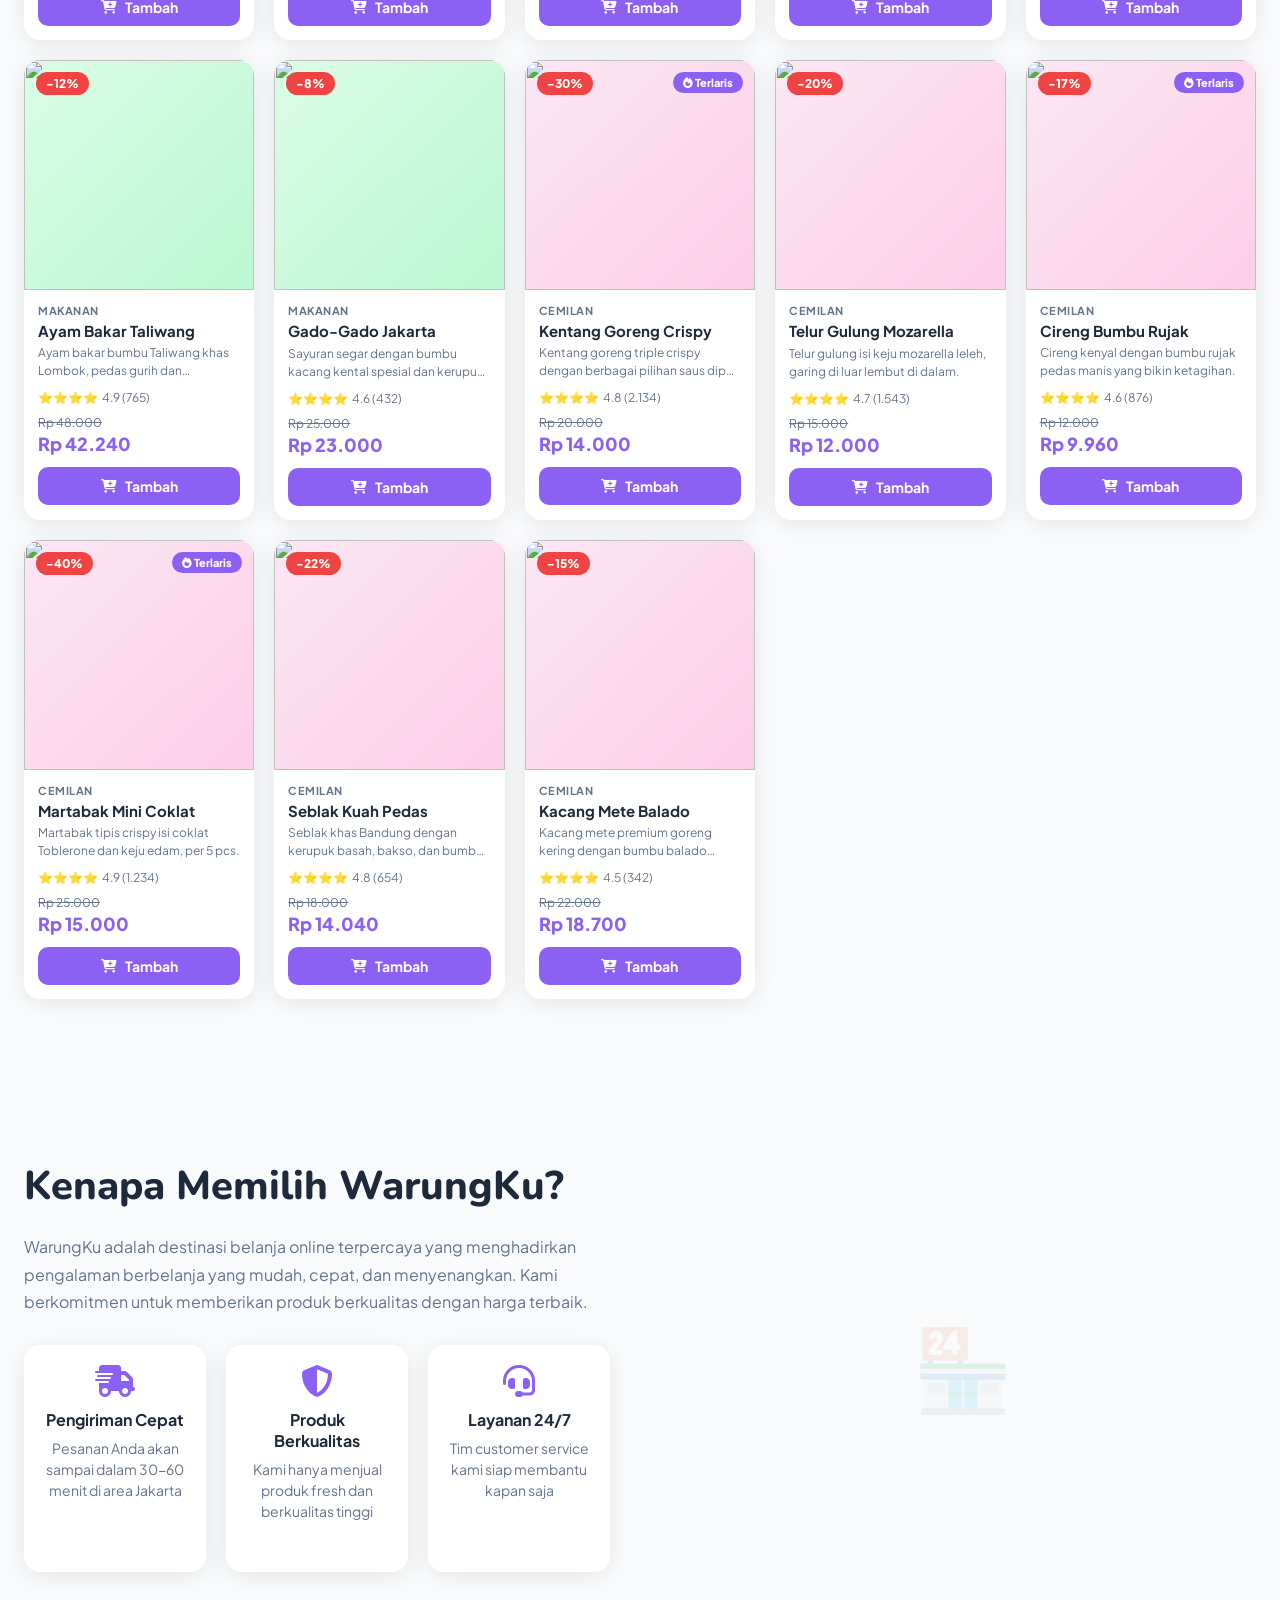
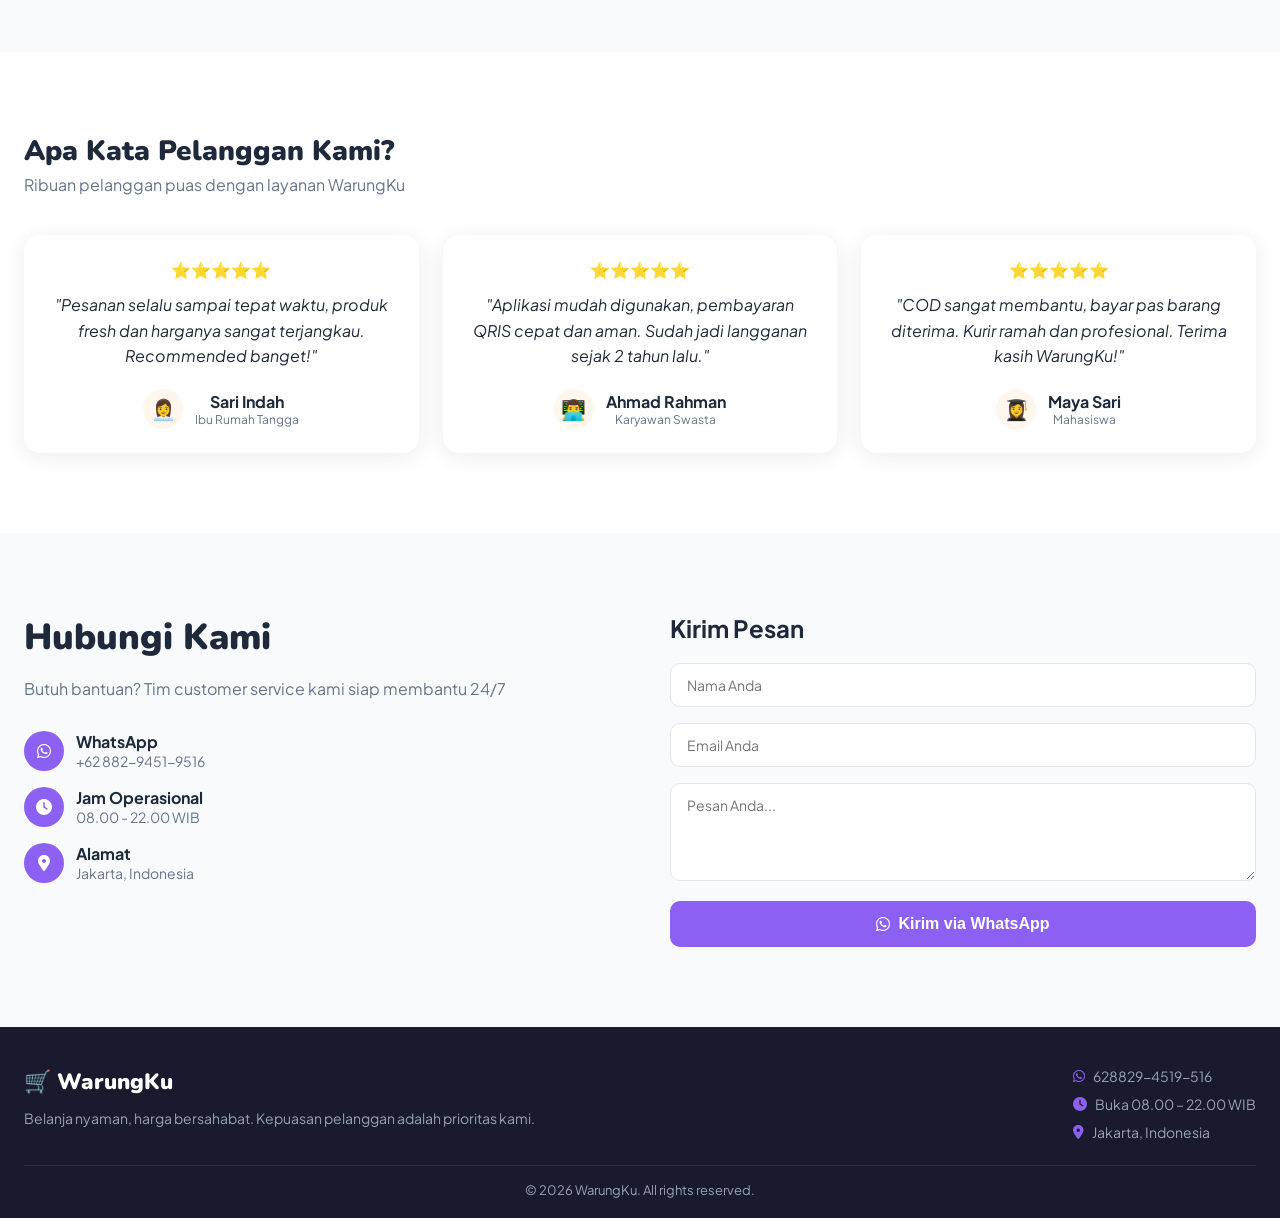
==== commit d247c2c5: "Update index.html" ====
--- a/index.html
+++ b/index.html
@@ -58,7 +58,7 @@
   <section class="hero">
     <div class="hero-content">
       <div class="hero-badge"><i class="fas fa-bolt"></i> Flash Sale Hari Ini!</div>
-      <h1>Belanja Enak,<br /><span>Harga Hemat</span></h1>
+      <h1>Belanja Hemat,<br /><span>Harga </span></h1>
       <p>Dapatkan diskon hingga 50% untuk produk pilihan setiap hari</p>
       <button class="hero-btn" onclick="scrollToProducts()">
         <i class="fas fa-shopping-bag"></i> Belanja Sekarang
--- a/style.css
+++ b/style.css
@@ -485,13 +485,13 @@
 .cart-footer { padding: 16px 24px; border-top: 1px solid var(--border); background: white; }
 
 .cart-summary { margin-bottom: 16px; display: flex; flex-direction: column; gap: 8px; }
-.summary-row {
-  display: flex; justify-content: space-between;
-  font-size: 14px; color: var(--text-light);
-}
-.discount-val { color: var(--success); font-weight: 700; }
-.shipping-row span:last-child { color: var(--success); font-weight: 800; }
-.total-row { font-size: 16px; font-weight: 800; color: var(--text); padding-top: 8px; border-top: 2px dashed var(--border); }
+.summary-row {
+  display: flex; justify-content: space-between;
+  font-size: 14px; color: var(--text-light);
+}
+.discount-val { color: var(--success); font-weight: 700; }
+.shipping-row span:last-child { color: var(--success); font-weight: 800; }
+.total-row { font-size: 16px; font-weight: 800; color: var(--text); padding-top: 8px; border-top: 2px dashed var(--border); }
 
 .checkout-btn {
   width: 100%; padding: 14px;
@@ -589,8 +589,8 @@
 .modal-body { padding: 24px; }
 
 .checkout-step h4 { font-size: 16px; font-weight: 800; margin-bottom: 20px; color: var(--text); }
-.hidden { display: none !important; }
-.checkout-step.hidden { display: none; }
+.hidden { display: none !important; }
+.checkout-step.hidden { display: none; }
 
 /* Form */
 .form-group { margin-bottom: 16px; }
@@ -663,19 +663,19 @@
 .cod-header { font-weight: 800; font-size: 15px; margin-bottom: 4px; }
 .cod-total { font-size: 24px; font-weight: 900; color: var(--primary); margin-bottom: 16px; }
 
-.cod-info { text-align: left; }
-.cod-courier-alert {
-  display: flex; align-items: center; gap: 12px;
-  background: #ecfdf5; border: 1px solid #10b981;
-  border-radius: 8px; padding: 12px; margin-bottom: 14px;
-  color: #065f46;
-}
-.cod-courier-alert i { font-size: 22px; }
-.cod-courier-alert span { display: block; font-size: 12px; font-weight: 700; }
-.cod-courier-alert strong { display: block; font-size: 20px; font-weight: 900; color: #047857; }
-.cod-note {
-  background: #fef3c7; border: 1px solid #f59e0b;
-  border-radius: 8px; padding: 12px; margin-bottom: 16px;
+.cod-info { text-align: left; }
+.cod-courier-alert {
+  display: flex; align-items: center; gap: 12px;
+  background: #ecfdf5; border: 1px solid #10b981;
+  border-radius: 8px; padding: 12px; margin-bottom: 14px;
+  color: #065f46;
+}
+.cod-courier-alert i { font-size: 22px; }
+.cod-courier-alert span { display: block; font-size: 12px; font-weight: 700; }
+.cod-courier-alert strong { display: block; font-size: 20px; font-weight: 900; color: #047857; }
+.cod-note {
+  background: #fef3c7; border: 1px solid #f59e0b;
+  border-radius: 8px; padding: 12px; margin-bottom: 16px;
   font-size: 13px; color: #92400e;
 }
 .cod-note strong { color: #dc2626; }
@@ -705,105 +705,186 @@
 /* ============================================
    RECEIPT
    ============================================ */
-.receipt-modal { max-width: 420px; background: transparent; box-shadow: none; }
+.receipt-modal { max-width: 440px; background: transparent; box-shadow: none; }
 
 .receipt-paper {
-  background: white;
-  border-radius: 16px 16px 0 0;
+  position: relative;
+  background:
+    linear-gradient(#ffffff, #ffffff) padding-box,
+    linear-gradient(135deg, rgba(140, 96, 243, 0.45), rgba(34, 197, 94, 0.35)) border-box;
+  border: 1px solid transparent;
+  border-radius: 18px 18px 0 0;
   font-family: 'Nunito', monospace;
   overflow: hidden;
-  box-shadow: var(--shadow-lg);
-}
-
-.receipt-top { padding: 24px; }
+  box-shadow: 0 24px 70px rgba(15, 23, 42, 0.22);
+}
+.receipt-paper::before,
+.receipt-paper::after {
+  content: '';
+  position: absolute;
+  bottom: -10px;
+  width: 20px;
+  height: 20px;
+  background: var(--bg);
+  border-radius: 50%;
+  z-index: 1;
+}
+.receipt-paper::before { left: -10px; }
+.receipt-paper::after { right: -10px; }
+
+.receipt-top {
+  position: relative;
+  padding: 26px;
+  background:
+    linear-gradient(180deg, rgba(248, 250, 252, 0.96), #ffffff 26%),
+    repeating-linear-gradient(90deg, rgba(226, 232, 240, 0.32) 0 1px, transparent 1px 8px);
+}
 
 .receipt-logo {
   display: flex; align-items: center; gap: 12px;
+  margin-bottom: 18px;
+  padding: 12px;
+  background: #ffffff;
+  border: 1px solid var(--border);
+  border-radius: 14px;
+  box-shadow: 0 8px 26px rgba(15, 23, 42, 0.06);
+}
+.r-logo-icon {
+  width: 44px;
+  height: 44px;
+  display: inline-flex;
+  align-items: center;
+  justify-content: center;
+  background: linear-gradient(135deg, var(--primary), var(--secondary));
+  color: white;
+  border-radius: 12px;
+  font-size: 24px;
+  box-shadow: 0 10px 22px rgba(140, 96, 243, 0.24);
+}
+.r-logo-name { font-size: 23px; font-weight: 900; color: var(--dark); font-family: 'Nunito', sans-serif; letter-spacing: 0; }
+.r-logo-sub  { font-size: 11px; color: var(--text-light); font-weight: 800; }
+
+.receipt-divider { border: none; border-top: 1px solid var(--border); margin: 16px 0; }
+.receipt-divider.dashed { border-top-style: dashed; }
+
+.receipt-title {
+  text-align: center; font-size: 16px; font-weight: 900;
+  letter-spacing: 1px; color: var(--dark);
   margin-bottom: 16px;
-}
-.r-logo-icon { font-size: 36px; }
-.r-logo-name { font-size: 22px; font-weight: 900; color: var(--dark); font-family: 'Nunito', sans-serif; }
-.r-logo-sub  { font-size: 11px; color: var(--text-light); }
-
-.receipt-divider { border: none; border-top: 2px solid var(--border); margin: 14px 0; }
-.receipt-divider.dashed { border-top-style: dashed; }
-
-.receipt-title {
-  text-align: center; font-size: 18px; font-weight: 900;
-  letter-spacing: 2px; color: var(--dark);
-  margin-bottom: 14px;
-}
-
-.receipt-meta { display: flex; flex-direction: column; gap: 6px; }
+  padding: 10px 12px;
+  background: #f8fafc;
+  border: 1px solid var(--border);
+  border-radius: 999px;
+}
+
+.receipt-meta { display: flex; flex-direction: column; gap: 7px; }
 .meta-row {
-  display: flex; justify-content: space-between;
+  display: grid;
+  grid-template-columns: minmax(92px, 0.8fr) minmax(0, 1.4fr);
+  align-items: start;
+  gap: 12px;
   font-size: 13px;
 }
-.meta-row span:first-child { color: var(--text-light); }
-.meta-row span:last-child  { font-weight: 700; text-align: right; max-width: 55%; }
+.meta-row span:first-child { color: var(--text-light); font-weight: 800; }
+.meta-row span:last-child  { font-weight: 800; text-align: right; min-width: 0; overflow-wrap: anywhere; color: var(--text); }
 
 .receipt-items-title {
-  font-size: 13px; font-weight: 900; letter-spacing: 1px;
-  color: var(--text-light); margin-bottom: 10px;
-}
-
-.receipt-items { display: flex; flex-direction: column; gap: 8px; }
+  font-size: 12px; font-weight: 900; letter-spacing: 1px;
+  color: var(--primary); margin-bottom: 10px;
+  text-transform: uppercase;
+}
+
+.receipt-items { display: flex; flex-direction: column; gap: 10px; }
 
 .r-item {
-  display: flex; justify-content: space-between;
+  display: grid;
+  grid-template-columns: minmax(0, 1fr) auto;
+  gap: 12px;
+  align-items: start;
   font-size: 13px;
-}
-.r-item-left .r-item-name { font-weight: 700; }
-.r-item-left .r-item-sub  { color: var(--text-light); font-size: 12px; }
-.r-item-right { font-weight: 700; }
-
-.receipt-totals { display: flex; flex-direction: column; gap: 6px; }
+  padding: 10px 0;
+  border-bottom: 1px dashed #e5e7eb;
+}
+.r-item:last-child { border-bottom: none; }
+.r-item-left .r-item-name { font-weight: 900; color: var(--dark); line-height: 1.35; }
+.r-item-left .r-item-sub  { color: var(--text-light); font-size: 12px; font-weight: 800; margin-top: 3px; }
+.r-item-right { font-weight: 900; color: var(--dark); white-space: nowrap; }
+
+.receipt-totals {
+  display: flex; flex-direction: column; gap: 7px;
+  background: #f8fafc;
+  border: 1px solid var(--border);
+  border-radius: 12px;
+  padding: 12px;
+}
 .r-total-row {
   display: flex; justify-content: space-between;
   font-size: 14px;
 }
-.r-total-row.discount span:last-child { color: var(--success); font-weight: 700; }
-.r-total-row.shipping span:last-child { color: var(--success); font-weight: 800; }
-.r-total-row.grand {
-  font-size: 18px; font-weight: 900; color: var(--dark);
-  padding-top: 8px; border-top: 2px solid var(--border);
-}
-
-.receipt-payment { display: flex; flex-direction: column; gap: 6px; }
-.r-pay-row { display: flex; justify-content: space-between; font-size: 13px; }
-.paid-badge { background: #dcfce7; color: var(--success); padding: 2px 10px; border-radius: 50px; font-weight: 700; font-size: 12px; }
-.cod-badge { background: #fef3c7; color: #d97706; padding: 2px 10px; border-radius: 50px; font-weight: 700; font-size: 12px; }
-.order-badge { background: #dbeafe; color: #2563eb; padding: 2px 10px; border-radius: 50px; font-weight: 700; font-size: 12px; }
-.pending-badge { background: #fef3c7; color: #d97706; padding: 2px 10px; border-radius: 50px; font-weight: 700; font-size: 12px; }
-
-.receipt-note-section {
-  background: #fff7ed; border-radius: 8px; padding: 10px 12px;
-  font-size: 13px; color: var(--text);
-  margin-bottom: 14px; display: none;
-}
-.receipt-note-section.visible { display: block; }
-.receipt-save-notice {
-  display: flex;
-  align-items: flex-start;
-  gap: 8px;
-  background: #eff6ff;
-  border: 1px solid #bfdbfe;
-  border-radius: 8px;
-  color: #1d4ed8;
-  font-size: 12px;
-  font-weight: 800;
-  line-height: 1.45;
-  padding: 10px 12px;
-  margin-bottom: 14px;
-}
-.receipt-save-notice i {
-  margin-top: 2px;
-}
-
-.receipt-footer { text-align: center; }
+.r-total-row span:first-child { color: var(--text-light); font-weight: 800; }
+.r-total-row span:last-child { font-weight: 900; color: var(--text); }
+.r-total-row.discount span:last-child { color: var(--success); font-weight: 700; }
+.r-total-row.shipping span:last-child { color: var(--success); font-weight: 800; }
+.r-total-row.grand {
+  font-size: 19px; font-weight: 900; color: var(--dark);
+  padding-top: 10px; margin-top: 4px; border-top: 2px dashed var(--border);
+}
+.r-total-row.grand span:last-child { color: var(--primary); }
+
+.receipt-payment {
+  display: flex; flex-direction: column; gap: 8px;
+  background: #ffffff;
+  border: 1px solid var(--border);
+  border-radius: 12px;
+  padding: 12px;
+}
+.r-pay-row { display: flex; justify-content: space-between; align-items: center; gap: 12px; font-size: 13px; }
+.r-pay-row span:first-child { color: var(--text-light); font-weight: 800; }
+.r-pay-row span:last-child { font-weight: 900; text-align: right; }
+.paid-badge { background: #dcfce7; color: var(--success); padding: 4px 11px; border-radius: 50px; font-weight: 900; font-size: 12px; }
+.cod-badge { background: #fef3c7; color: #d97706; padding: 4px 11px; border-radius: 50px; font-weight: 900; font-size: 12px; }
+.order-badge { background: #dbeafe; color: #2563eb; padding: 4px 11px; border-radius: 50px; font-weight: 900; font-size: 12px; }
+.pending-badge { background: #fef3c7; color: #d97706; padding: 4px 11px; border-radius: 50px; font-weight: 900; font-size: 12px; }
+
+.receipt-note-section {
+  background: #fff7ed; border: 1px solid #fed7aa; border-radius: 10px; padding: 11px 12px;
+  font-size: 13px; color: var(--text);
+  margin-bottom: 14px; display: none;
+}
+.receipt-note-section.visible { display: block; }
+.receipt-save-notice {
+  display: flex;
+  align-items: flex-start;
+  gap: 8px;
+  background: #eff6ff;
+  border: 1px solid #bfdbfe;
+  border-radius: 8px;
+  color: #1d4ed8;
+  font-size: 12px;
+  font-weight: 800;
+  line-height: 1.45;
+  padding: 10px 12px;
+  margin-bottom: 14px;
+}
+.receipt-save-notice i {
+  margin-top: 2px;
+}
+
+.receipt-footer { text-align: center; padding-top: 2px; }
 .rf-thanks { font-size: 16px; font-weight: 900; color: var(--dark); }
 .rf-sub    { font-size: 13px; color: var(--text-light); margin: 4px 0 8px; }
-.rf-contact { font-size: 13px; color: var(--primary); font-weight: 700; }
+.rf-contact {
+  display: inline-flex;
+  align-items: center;
+  gap: 6px;
+  font-size: 13px;
+  color: var(--primary);
+  font-weight: 900;
+  background: #f8fafc;
+  border: 1px solid var(--border);
+  border-radius: 999px;
+  padding: 7px 12px;
+}
 .rf-contact i { color: var(--success); }
 
 /* Barcode */
@@ -820,294 +901,331 @@
 .barcode-num { font-size: 11px; color: var(--text-light); letter-spacing: 2px; margin-top: 4px; }
 
 /* Receipt Actions */
-.receipt-actions {
-  display: flex; flex-wrap: wrap; gap: 10px;
-  padding: 16px;
-  background: var(--bg);
-  border-radius: 0 0 16px 16px;
-}
-
-.ra-btn {
-  flex: 1 1 120px; padding: 13px;
-  border: none; border-radius: var(--radius-sm);
-  font-size: 14px; font-weight: 700; cursor: pointer;
-  display: flex; align-items: center; justify-content: center; gap: 8px;
-  transition: all 0.3s; font-family: inherit;
-}
-.close-btn { background: #f1f5f9; color: var(--text); }
-.close-btn:hover { background: var(--border); }
-.save-receipt-btn { background: var(--dark); color: white; }
-.save-receipt-btn:hover { background: #0f172a; transform: translateY(-1px); }
-.save-receipt-btn:disabled {
-  opacity: 0.7;
-  cursor: not-allowed;
-  transform: none;
-}
-.whatsapp-btn { background: #22c55e; color: white; }
-.whatsapp-btn:hover { background: #16a34a; transform: translateY(-1px); }
-
-/* Order History */
-.history-modal { max-width: 520px; }
-.history-list { display: flex; flex-direction: column; gap: 12px; }
-.history-empty {
-  min-height: 180px;
-  display: flex; flex-direction: column; align-items: center; justify-content: center;
-  gap: 8px; text-align: center; color: var(--text-light);
-}
-.history-empty i { font-size: 34px; color: var(--primary); }
-.history-empty strong { color: var(--text); font-size: 16px; }
-.history-empty span { font-size: 13px; }
-.history-item {
-  border: 1px solid var(--border);
-  border-radius: var(--radius-sm);
-  padding: 14px;
-  background: #f8fafc;
-}
-.history-top {
-  display: flex; justify-content: space-between; gap: 12px;
-  margin-bottom: 6px; color: var(--dark);
-}
-.history-top span { color: var(--primary); font-weight: 900; }
-.history-meta { color: var(--text-light); font-size: 12px; margin-bottom: 4px; }
-.history-status {
-  display: inline-flex; margin: 4px 0 8px;
-  background: #dbeafe; color: #2563eb;
-  padding: 3px 10px; border-radius: 999px;
-  font-size: 12px; font-weight: 800;
-}
-.history-items {
-  font-size: 12px; color: var(--text);
-  background: white; border-radius: 8px; padding: 8px;
-}
-.history-wa-btn {
-  width: 100%;
-  margin-top: 10px;
-  border: none;
-  border-radius: var(--radius-sm);
-  background: #22c55e;
-  color: white;
-  padding: 11px 12px;
-  display: inline-flex;
-  align-items: center;
-  justify-content: center;
-  gap: 8px;
-  font-family: inherit;
-  font-size: 13px;
-  font-weight: 800;
-  cursor: pointer;
-  transition: all 0.2s;
-}
-.history-wa-btn:hover {
-  background: #16a34a;
-  transform: translateY(-1px);
-}
-
-@media print {
-  @page {
-    size: 80mm auto;
-    margin: 6mm;
-  }
-
-  body * {
-    visibility: hidden !important;
-  }
-
-  body {
-    background: white !important;
-  }
-
-  #receiptPaper,
-  #receiptPaper * {
-    visibility: visible !important;
-  }
-
-  #receiptPaper {
-    position: absolute;
-    left: 0;
-    top: 0;
-    width: 80mm;
-    box-shadow: none !important;
-    border-radius: 0 !important;
-    overflow: visible !important;
-  }
-
-  .receipt-top {
-    padding: 0;
-  }
-
-  .receipt-actions,
-  .history-modal,
-  .modal-header,
-  .toast {
-    display: none !important;
-  }
-}
-
-/* ============================================
-   ADMIN PAGE
-   ============================================ */
-.admin-page {
-  background: #f1f5f9;
-  min-height: 100vh;
-}
-
-.admin-nav {
-  position: sticky; top: 0; z-index: 20;
-  background: var(--dark); color: white;
-  display: flex; align-items: center; justify-content: space-between; gap: 20px;
-  padding: 18px 28px;
-  box-shadow: 0 8px 30px rgba(15, 23, 42, 0.22);
-}
-.admin-brand {
-  display: flex; align-items: center; gap: 10px;
-  font-size: 20px; font-weight: 900; font-family: 'Nunito', sans-serif;
-}
-.admin-nav p { margin-top: 4px; color: #94a3b8; font-size: 13px; }
-.admin-back {
-  display: inline-flex; align-items: center; gap: 8px;
-  background: rgba(255,255,255,0.1); color: white;
-  text-decoration: none; border-radius: 10px;
-  padding: 11px 14px; font-weight: 800; font-size: 13px;
-}
-.admin-back:hover { background: var(--primary); }
-
-.admin-wrap {
-  max-width: 1160px;
-  margin: 0 auto;
-  padding: 28px;
-}
-.admin-stats {
-  display: grid;
-  grid-template-columns: repeat(4, minmax(0, 1fr));
-  gap: 14px;
-  margin-bottom: 18px;
-}
-.admin-stat {
-  background: white;
-  border: 1px solid var(--border);
-  border-radius: var(--radius-sm);
-  padding: 16px;
-  box-shadow: var(--shadow);
-}
-.admin-stat span { display: block; color: var(--text-light); font-size: 12px; font-weight: 800; margin-bottom: 8px; }
-.admin-stat strong { display: block; color: var(--dark); font-size: 24px; font-weight: 900; }
-
-.admin-panel {
-  background: white;
-  border: 1px solid var(--border);
-  border-radius: var(--radius);
-  box-shadow: var(--shadow);
-  overflow: hidden;
-}
-.admin-panel-head {
-  display: flex; align-items: center; justify-content: space-between; gap: 16px;
-  padding: 20px;
-  border-bottom: 1px solid var(--border);
-}
-.admin-panel-head h1 { font-size: 22px; color: var(--dark); margin-bottom: 4px; }
-.admin-panel-head p { color: var(--text-light); font-size: 13px; }
-.admin-refresh {
-  border: none; border-radius: var(--radius-sm);
-  background: var(--primary); color: white;
-  padding: 12px 14px;
-  display: inline-flex; align-items: center; gap: 8px;
-  font-family: inherit; font-weight: 800; cursor: pointer;
-}
-.admin-refresh:hover { background: var(--primary-d); }
-.test-db-btn { background: var(--success); }
-.test-db-btn:hover { background: #059669; }
-
-.admin-alert {
-  display: none;
-  margin: 16px 20px 0;
-  padding: 12px 14px;
-  border-radius: var(--radius-sm);
-  font-size: 13px; font-weight: 700;
-}
-.admin-alert.show { display: block; }
-.admin-alert.info { background: #eff6ff; color: #1d4ed8; border: 1px solid #bfdbfe; }
-.admin-alert.success { background: #ecfdf5; color: #047857; border: 1px solid #a7f3d0; }
-.admin-alert.warning { background: #fff7ed; color: #c2410c; border: 1px solid #fed7aa; }
-
-.admin-orders {
-  display: grid;
-  gap: 14px;
-  padding: 20px;
-}
-.admin-empty {
-  min-height: 260px;
-  display: flex; flex-direction: column; align-items: center; justify-content: center;
-  gap: 9px;
-  text-align: center;
-  color: var(--text-light);
-}
-.admin-empty i { font-size: 38px; color: var(--primary); }
-.admin-empty strong { color: var(--text); font-size: 17px; }
-.admin-order-card {
-  border: 1px solid var(--border);
-  border-radius: var(--radius-sm);
-  padding: 16px;
-  background: #f8fafc;
-}
-.admin-order-top {
-  display: flex; justify-content: space-between; align-items: flex-start; gap: 14px;
-  padding-bottom: 12px; border-bottom: 1px dashed var(--border);
-  margin-bottom: 12px;
-}
-.admin-order-top strong { display: block; color: var(--dark); font-size: 18px; }
-.admin-order-top span { display: block; color: var(--text-light); font-size: 12px; margin-top: 3px; }
-.admin-order-top b { color: var(--primary); font-size: 18px; white-space: nowrap; }
-.admin-order-grid {
-  display: grid; grid-template-columns: repeat(4, minmax(0, 1fr));
-  gap: 10px;
-  margin-bottom: 10px;
-}
-.admin-order-grid div {
-  background: white;
-  border-radius: 8px;
-  padding: 9px;
-}
-.admin-order-grid span { display: block; color: var(--text-light); font-size: 11px; margin-bottom: 3px; }
-.admin-order-grid strong { display: block; color: var(--text); font-size: 12px; word-break: break-word; }
-.admin-order-address,
-.admin-order-items {
-  background: white;
-  border-radius: 8px;
-  padding: 10px;
-  font-size: 12px;
-  color: var(--text);
-  margin-top: 8px;
-}
-.admin-order-items { color: var(--text-light); }
-.firebase-test-output {
-  white-space: pre-wrap;
-  word-break: break-word;
-  background: #0f172a;
-  color: #e2e8f0;
-  border-radius: var(--radius-sm);
-  padding: 16px;
-  font-size: 13px;
-  line-height: 1.6;
-  min-height: 160px;
-}
-
-@media (max-width: 760px) {
-  .admin-nav { flex-direction: column; align-items: flex-start; padding: 16px; }
-  .admin-wrap { padding: 16px; }
-  .admin-stats { grid-template-columns: repeat(2, minmax(0, 1fr)); }
-  .admin-panel-head { flex-direction: column; align-items: flex-start; }
-  .admin-refresh { width: 100%; justify-content: center; }
-  .admin-order-grid { grid-template-columns: repeat(2, minmax(0, 1fr)); }
-}
-
-@media (max-width: 420px) {
-  .admin-stats,
-  .admin-order-grid { grid-template-columns: 1fr; }
-}
-
-/* ============================================
-   TOAST
-   ============================================ */
+.receipt-actions {
+  display: flex; flex-wrap: wrap; gap: 10px;
+  padding: 16px;
+  background: var(--bg);
+  border-radius: 0 0 16px 16px;
+}
+
+.ra-btn {
+  flex: 1 1 120px; padding: 13px;
+  border: none; border-radius: var(--radius-sm);
+  font-size: 14px; font-weight: 700; cursor: pointer;
+  display: flex; align-items: center; justify-content: center; gap: 8px;
+  transition: all 0.3s; font-family: inherit;
+}
+.close-btn { background: #f1f5f9; color: var(--text); }
+.close-btn:hover { background: var(--border); }
+.save-receipt-btn { background: var(--dark); color: white; }
+.save-receipt-btn:hover { background: #0f172a; transform: translateY(-1px); }
+.save-receipt-btn:disabled {
+  opacity: 0.7;
+  cursor: not-allowed;
+  transform: none;
+}
+.whatsapp-btn { background: #22c55e; color: white; }
+.whatsapp-btn:hover { background: #16a34a; transform: translateY(-1px); }
+
+/* Order History */
+.history-modal { max-width: 520px; }
+.history-list { display: flex; flex-direction: column; gap: 12px; }
+.history-empty {
+  min-height: 180px;
+  display: flex; flex-direction: column; align-items: center; justify-content: center;
+  gap: 8px; text-align: center; color: var(--text-light);
+}
+.history-empty i { font-size: 34px; color: var(--primary); }
+.history-empty strong { color: var(--text); font-size: 16px; }
+.history-empty span { font-size: 13px; }
+.history-item {
+  border: 1px solid var(--border);
+  border-radius: var(--radius-sm);
+  padding: 14px;
+  background: #f8fafc;
+}
+.history-top {
+  display: flex; justify-content: space-between; gap: 12px;
+  margin-bottom: 6px; color: var(--dark);
+}
+.history-top span { color: var(--primary); font-weight: 900; }
+.history-meta { color: var(--text-light); font-size: 12px; margin-bottom: 4px; }
+.history-status {
+  display: inline-flex; margin: 4px 0 8px;
+  background: #dbeafe; color: #2563eb;
+  padding: 3px 10px; border-radius: 999px;
+  font-size: 12px; font-weight: 800;
+}
+.history-items {
+  font-size: 12px; color: var(--text);
+  background: white; border-radius: 8px; padding: 8px;
+}
+.history-wa-btn {
+  width: 100%;
+  margin-top: 10px;
+  border: none;
+  border-radius: var(--radius-sm);
+  background: #22c55e;
+  color: white;
+  padding: 11px 12px;
+  display: inline-flex;
+  align-items: center;
+  justify-content: center;
+  gap: 8px;
+  font-family: inherit;
+  font-size: 13px;
+  font-weight: 800;
+  cursor: pointer;
+  transition: all 0.2s;
+}
+.history-wa-btn:hover {
+  background: #16a34a;
+  transform: translateY(-1px);
+}
+
+@media print {
+  @page {
+    size: 80mm auto;
+    margin: 6mm;
+  }
+
+  body * {
+    visibility: hidden !important;
+  }
+
+  body {
+    background: white !important;
+  }
+
+  #receiptPaper,
+  #receiptPaper * {
+    visibility: visible !important;
+  }
+
+  #receiptPaper {
+    position: absolute;
+    left: 0;
+    top: 0;
+    width: 80mm;
+    box-shadow: none !important;
+    border-radius: 0 !important;
+    overflow: visible !important;
+  }
+
+  #receiptPaper::before,
+  #receiptPaper::after {
+    display: none !important;
+  }
+
+  .receipt-top {
+    padding: 0;
+    background: white !important;
+  }
+
+  .receipt-logo,
+  .receipt-totals,
+  .receipt-payment,
+  .receipt-save-notice,
+  .rf-contact {
+    box-shadow: none !important;
+  }
+
+  .receipt-actions,
+  .history-modal,
+  .modal-header,
+  .toast {
+    display: none !important;
+  }
+}
+
+/* ============================================
+   ADMIN PAGE
+   ============================================ */
+.admin-page {
+  background: #f1f5f9;
+  min-height: 100vh;
+}
+
+.admin-nav {
+  position: sticky; top: 0; z-index: 20;
+  background: var(--dark); color: white;
+  display: flex; align-items: center; justify-content: space-between; gap: 20px;
+  padding: 18px 28px;
+  box-shadow: 0 8px 30px rgba(15, 23, 42, 0.22);
+}
+.admin-brand {
+  display: flex; align-items: center; gap: 10px;
+  font-size: 20px; font-weight: 900; font-family: 'Nunito', sans-serif;
+}
+.admin-nav p { margin-top: 4px; color: #94a3b8; font-size: 13px; }
+.admin-back {
+  display: inline-flex; align-items: center; gap: 8px;
+  background: rgba(255,255,255,0.1); color: white;
+  text-decoration: none; border-radius: 10px;
+  padding: 11px 14px; font-weight: 800; font-size: 13px;
+}
+.admin-back:hover { background: var(--primary); }
+
+.admin-wrap {
+  max-width: 1160px;
+  margin: 0 auto;
+  padding: 28px;
+}
+.admin-stats {
+  display: grid;
+  grid-template-columns: repeat(4, minmax(0, 1fr));
+  gap: 14px;
+  margin-bottom: 18px;
+}
+.admin-stat {
+  background: white;
+  border: 1px solid var(--border);
+  border-radius: var(--radius-sm);
+  padding: 16px;
+  box-shadow: var(--shadow);
+}
+.admin-stat span { display: block; color: var(--text-light); font-size: 12px; font-weight: 800; margin-bottom: 8px; }
+.admin-stat strong { display: block; color: var(--dark); font-size: 24px; font-weight: 900; }
+
+.admin-panel {
+  background: white;
+  border: 1px solid var(--border);
+  border-radius: var(--radius);
+  box-shadow: var(--shadow);
+  overflow: hidden;
+}
+.admin-panel-head {
+  display: flex; align-items: center; justify-content: space-between; gap: 16px;
+  padding: 20px;
+  border-bottom: 1px solid var(--border);
+}
+.admin-panel-head h1 { font-size: 22px; color: var(--dark); margin-bottom: 4px; }
+.admin-panel-head p { color: var(--text-light); font-size: 13px; }
+.admin-refresh {
+  border: none; border-radius: var(--radius-sm);
+  background: var(--primary); color: white;
+  padding: 12px 14px;
+  display: inline-flex; align-items: center; gap: 8px;
+  font-family: inherit; font-weight: 800; cursor: pointer;
+}
+.admin-refresh:hover { background: var(--primary-d); }
+.test-db-btn { background: var(--success); }
+.test-db-btn:hover { background: #059669; }
+
+.admin-alert {
+  display: none;
+  margin: 16px 20px 0;
+  padding: 12px 14px;
+  border-radius: var(--radius-sm);
+  font-size: 13px; font-weight: 700;
+}
+.admin-alert.show { display: block; }
+.admin-alert.info { background: #eff6ff; color: #1d4ed8; border: 1px solid #bfdbfe; }
+.admin-alert.success { background: #ecfdf5; color: #047857; border: 1px solid #a7f3d0; }
+.admin-alert.warning { background: #fff7ed; color: #c2410c; border: 1px solid #fed7aa; }
+
+.admin-orders {
+  display: grid;
+  gap: 14px;
+  padding: 20px;
+}
+.admin-empty {
+  min-height: 260px;
+  display: flex; flex-direction: column; align-items: center; justify-content: center;
+  gap: 9px;
+  text-align: center;
+  color: var(--text-light);
+}
+.admin-empty i { font-size: 38px; color: var(--primary); }
+.admin-empty strong { color: var(--text); font-size: 17px; }
+.admin-order-card {
+  border: 1px solid var(--border);
+  border-radius: var(--radius-sm);
+  padding: 16px;
+  background: #f8fafc;
+}
+.admin-order-top {
+  display: flex; justify-content: space-between; align-items: flex-start; gap: 14px;
+  padding-bottom: 12px; border-bottom: 1px dashed var(--border);
+  margin-bottom: 12px;
+}
+.admin-order-top strong { display: block; color: var(--dark); font-size: 18px; }
+.admin-order-top span { display: block; color: var(--text-light); font-size: 12px; margin-top: 3px; }
+.admin-order-top b { color: var(--primary); font-size: 18px; white-space: nowrap; }
+.admin-order-grid {
+  display: grid; grid-template-columns: repeat(4, minmax(0, 1fr));
+  gap: 10px;
+  margin-bottom: 10px;
+}
+.admin-order-grid div {
+  background: white;
+  border-radius: 8px;
+  padding: 9px;
+}
+.admin-order-grid span { display: block; color: var(--text-light); font-size: 11px; margin-bottom: 3px; }
+.admin-order-grid strong { display: block; color: var(--text); font-size: 12px; word-break: break-word; }
+.admin-order-address,
+.admin-order-items {
+  background: white;
+  border-radius: 8px;
+  padding: 10px;
+  font-size: 12px;
+  color: var(--text);
+  margin-top: 8px;
+}
+.admin-order-items { color: var(--text-light); }
+.admin-order-actions {
+  display: flex;
+  flex-wrap: wrap;
+  gap: 8px;
+  margin-top: 12px;
+}
+.admin-status-btn {
+  border: none;
+  border-radius: 8px;
+  background: var(--dark);
+  color: white;
+  padding: 9px 12px;
+  font-family: inherit;
+  font-size: 12px;
+  font-weight: 800;
+  cursor: pointer;
+}
+.admin-status-btn:hover { background: var(--primary); }
+.admin-status-btn.danger { background: var(--danger); }
+.admin-status-btn:disabled {
+  opacity: 0.65;
+  cursor: not-allowed;
+}
+.firebase-test-output {
+  white-space: pre-wrap;
+  word-break: break-word;
+  background: #0f172a;
+  color: #e2e8f0;
+  border-radius: var(--radius-sm);
+  padding: 16px;
+  font-size: 13px;
+  line-height: 1.6;
+  min-height: 160px;
+}
+
+@media (max-width: 760px) {
+  .admin-nav { flex-direction: column; align-items: flex-start; padding: 16px; }
+  .admin-wrap { padding: 16px; }
+  .admin-stats { grid-template-columns: repeat(2, minmax(0, 1fr)); }
+  .admin-panel-head { flex-direction: column; align-items: flex-start; }
+  .admin-refresh { width: 100%; justify-content: center; }
+  .admin-order-grid { grid-template-columns: repeat(2, minmax(0, 1fr)); }
+}
+
+@media (max-width: 420px) {
+  .admin-stats,
+  .admin-order-grid { grid-template-columns: 1fr; }
+}
+
+/* ============================================
+   TOAST
+   ============================================ */
 .toast {
   position: fixed; bottom: 24px; left: 50%;
   transform: translateX(-50%) translateY(80px);
@@ -1413,10 +1531,10 @@
 .footer-logo  { font-family: 'Nunito', sans-serif; font-weight: 900; font-size: 22px; color: white; display: block; margin-bottom: 10px; }
 .footer-brand p { font-size: 14px; line-height: 1.6; }
 .footer-info { display: flex; flex-direction: column; gap: 10px; justify-content: center; }
-.footer-info div { font-size: 14px; display: flex; align-items: center; gap: 8px; }
-.footer-info a { color: inherit; text-decoration: none; font-weight: 800; }
-.footer-info a:hover { color: white; }
-.footer-info i { color: var(--primary); }
+.footer-info div { font-size: 14px; display: flex; align-items: center; gap: 8px; }
+.footer-info a { color: inherit; text-decoration: none; font-weight: 800; }
+.footer-info a:hover { color: white; }
+.footer-info i { color: var(--primary); }
 .footer-bottom {
   border-top: 1px solid rgba(255,255,255,0.08);
   padding-top: 16px;
@@ -1460,6 +1578,7 @@
   .checkout-modal { max-width: none; width: 100%; }
   .receipt-modal { max-width: none; width: 100%; }
   .receipt-paper { margin: 0; }
+  .receipt-top { padding: 22px; }
   .footer-content { flex-direction: column; text-align: center; gap: 20px; }
   .footer-info { align-items: center; }
   .step-nav { flex-direction: column; }
@@ -1491,6 +1610,13 @@
   .qris-image-wrap svg { width: 180px; height: 180px; }
   .receipt-actions { padding: 12px; }
   .ra-btn { padding: 12px; font-size: 13px; }
+  .receipt-top { padding: 18px; }
+  .receipt-logo { padding: 10px; }
+  .r-logo-icon { width: 40px; height: 40px; font-size: 22px; }
+  .r-logo-name { font-size: 21px; }
+  .meta-row { grid-template-columns: 86px minmax(0, 1fr); gap: 8px; }
+  .r-item { grid-template-columns: minmax(0, 1fr); gap: 5px; }
+  .r-item-right { text-align: right; }
   .footer { padding: 30px 20px 16px; }
   .testimonial-card { padding: 16px; }
   .contact-form h3 { font-size: 20px; }
@@ -1500,4 +1626,4 @@
 @media (max-width: 420px) {
   .product-img { font-size: 48px; }
   .testimonials-grid { grid-template-columns: 1fr; }
-}
+}
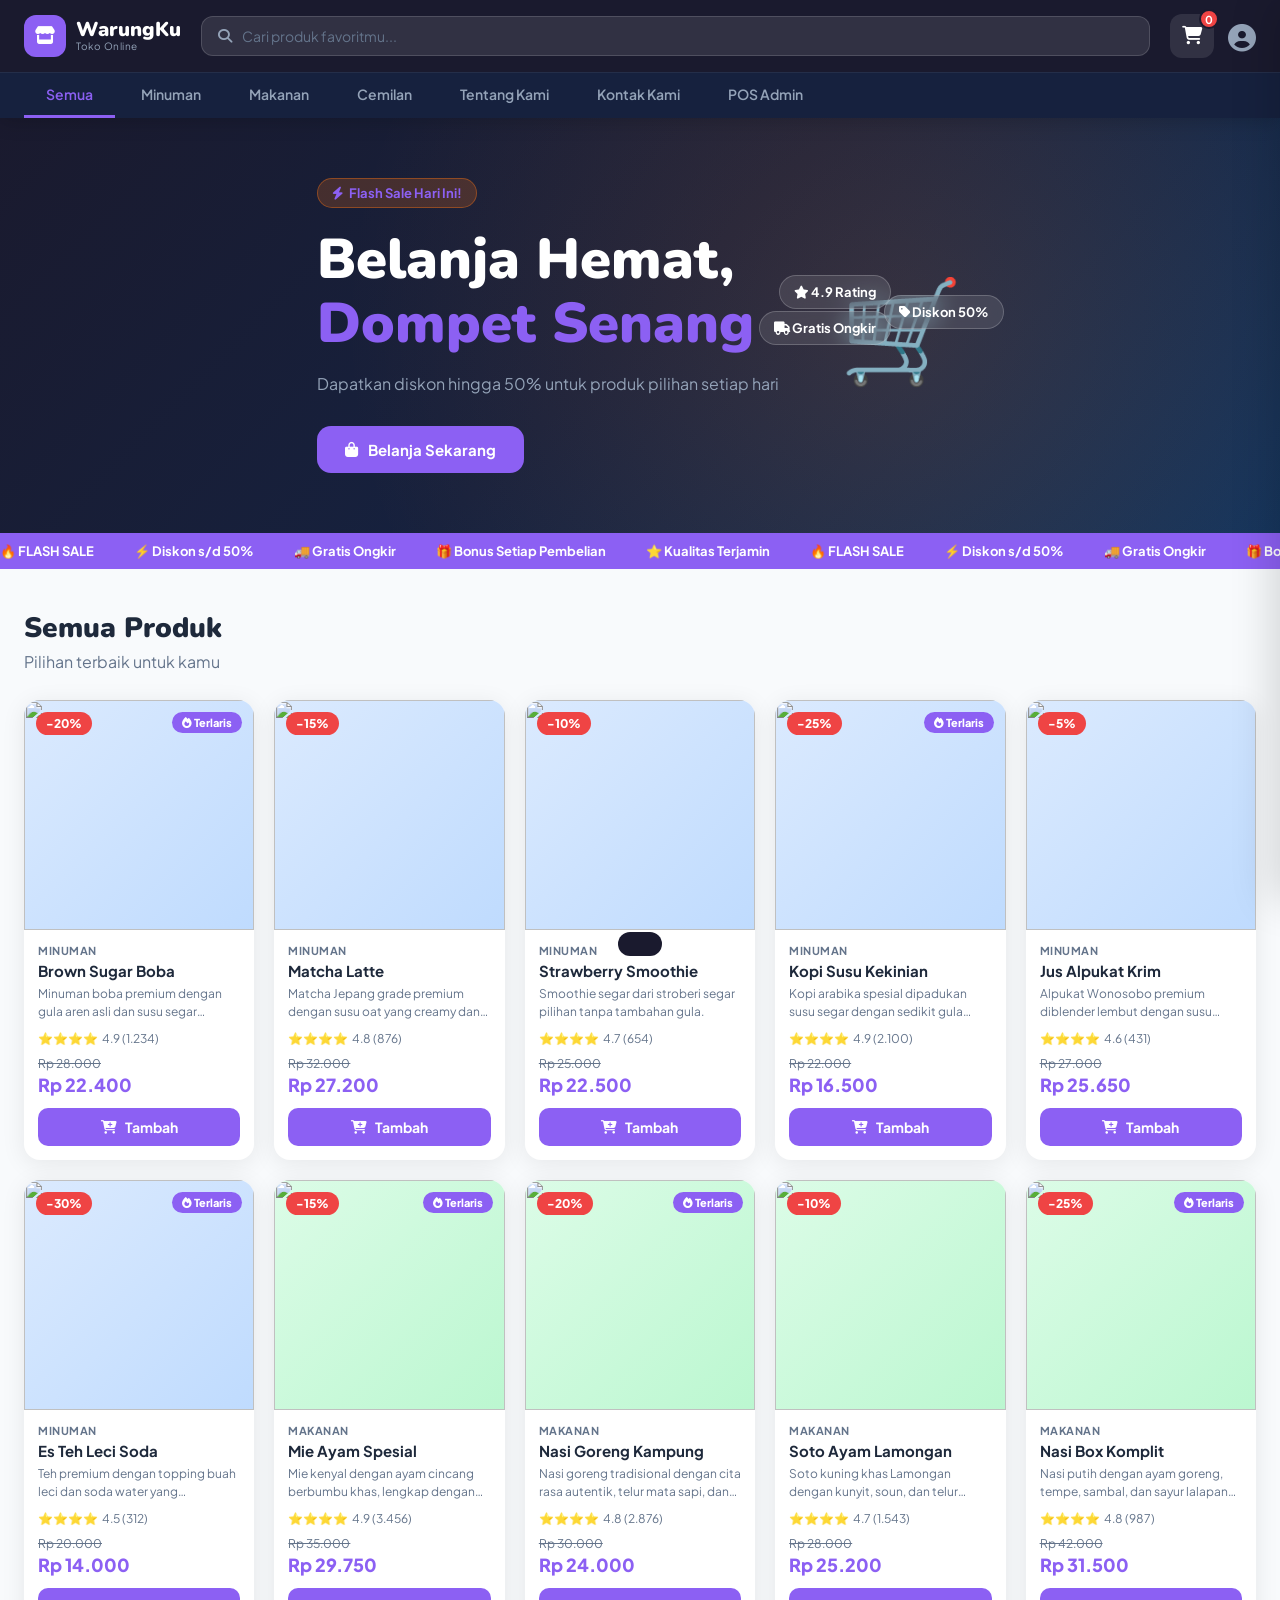
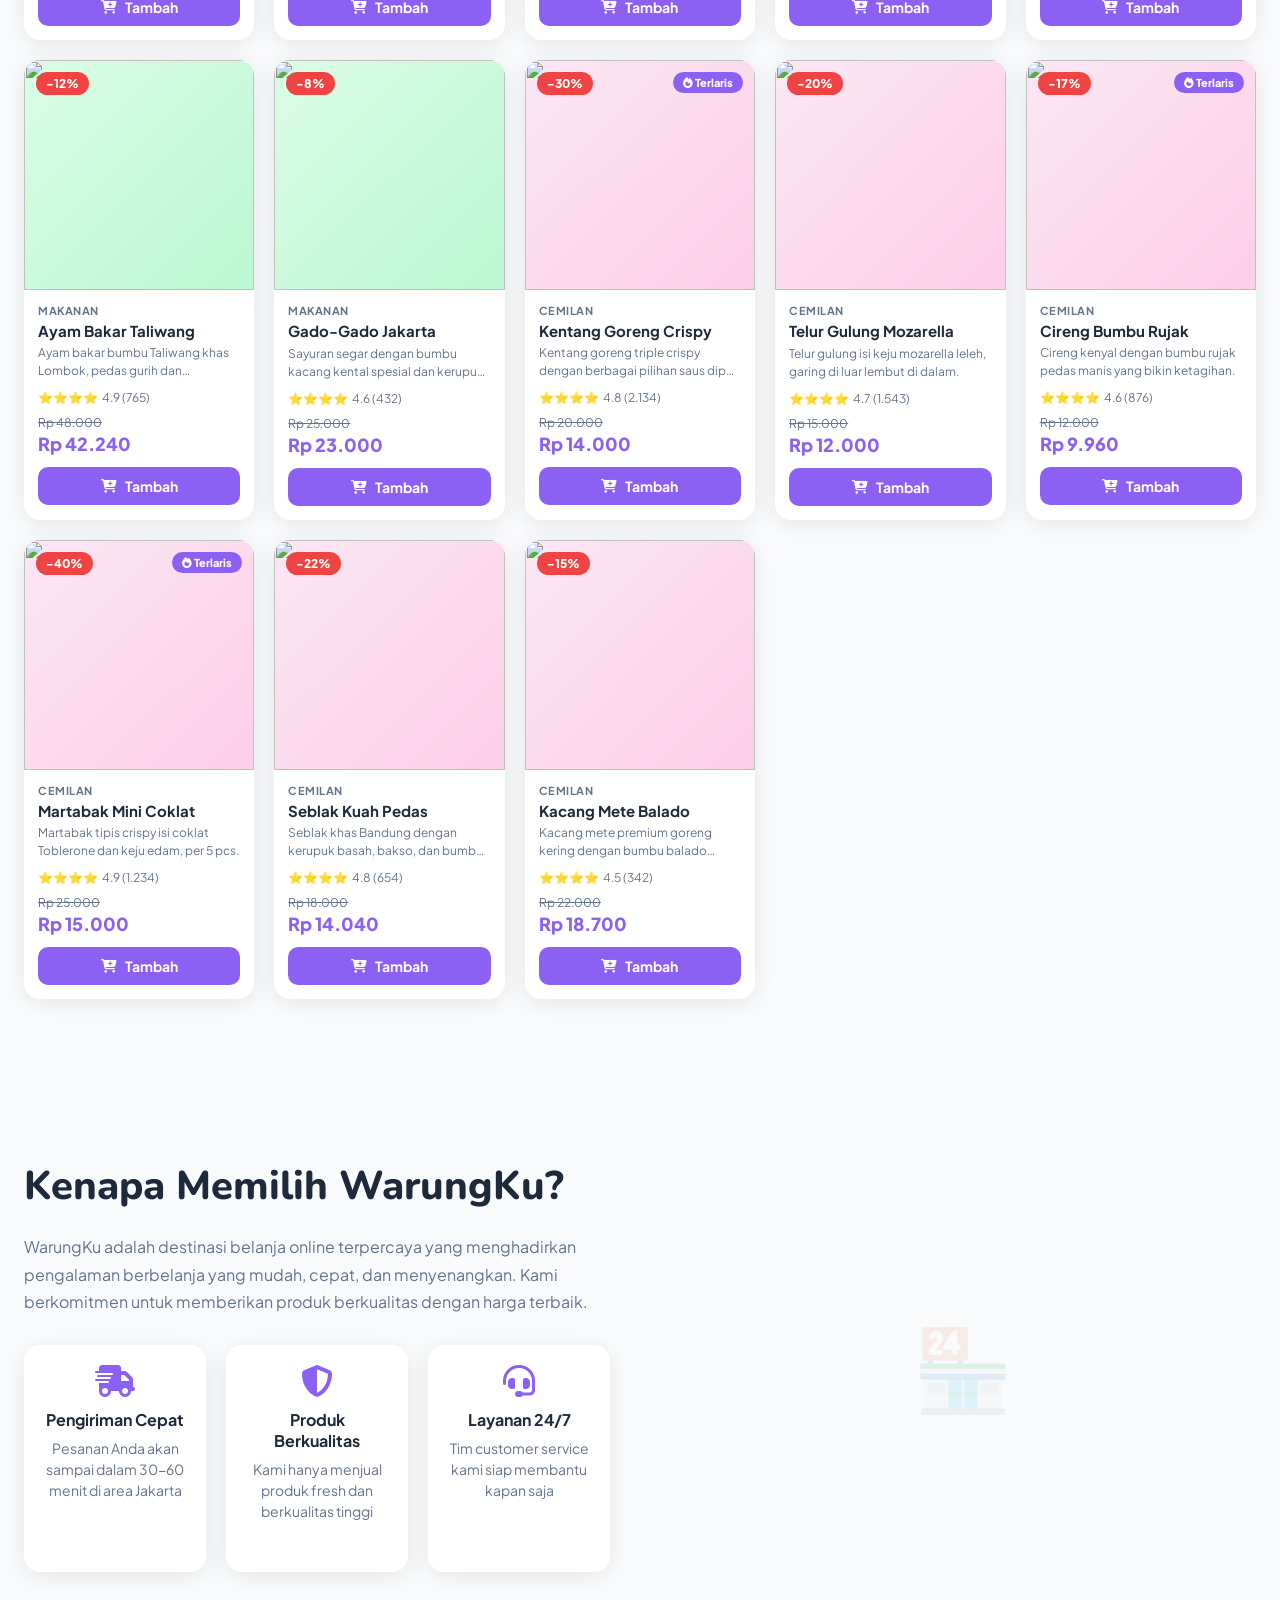
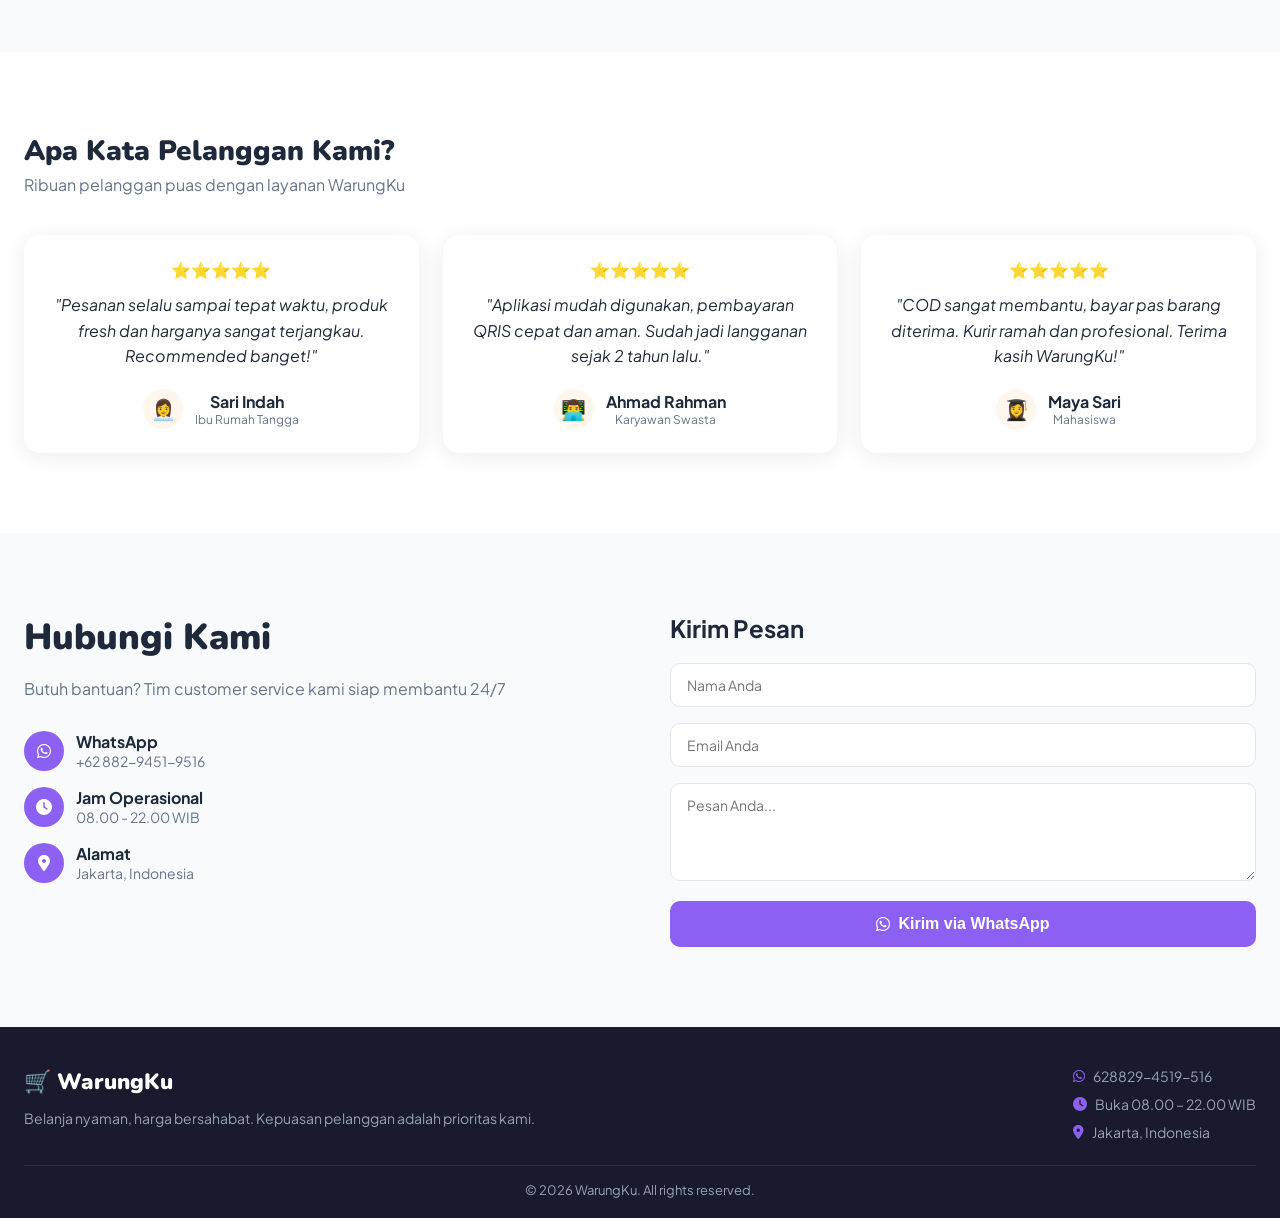
==== commit 356acd83: "Change greeting from 'Hello' to 'Goodbye'" ====
--- a/index.html
+++ b/index.html
@@ -58,7 +58,7 @@
   <section class="hero">
     <div class="hero-content">
       <div class="hero-badge"><i class="fas fa-bolt"></i> Flash Sale Hari Ini!</div>
-      <h1>Belanja Hemat,<br /><span>Harga </span></h1>
+      <h1>Belanja Hemat,<br /><span>Dompet Senang </span></h1>
       <p>Dapatkan diskon hingga 50% untuk produk pilihan setiap hari</p>
       <button class="hero-btn" onclick="scrollToProducts()">
         <i class="fas fa-shopping-bag"></i> Belanja Sekarang
